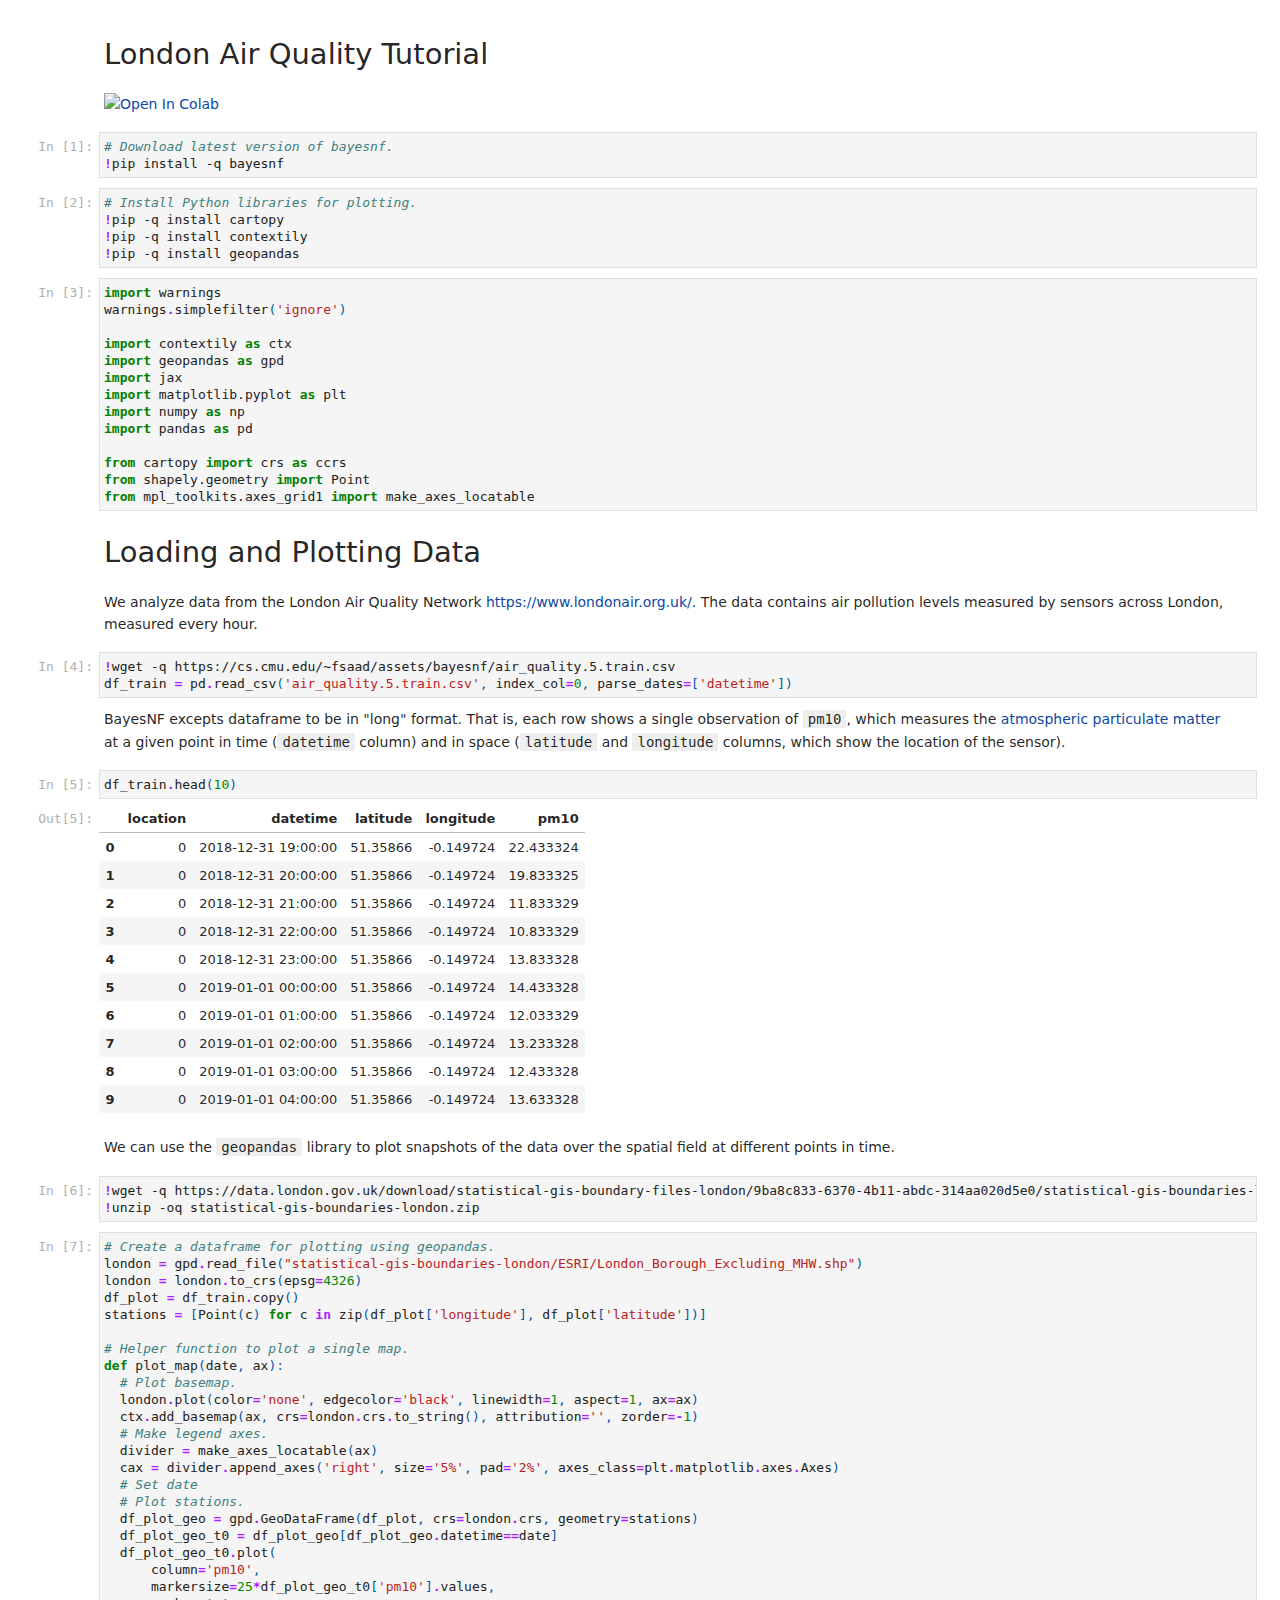
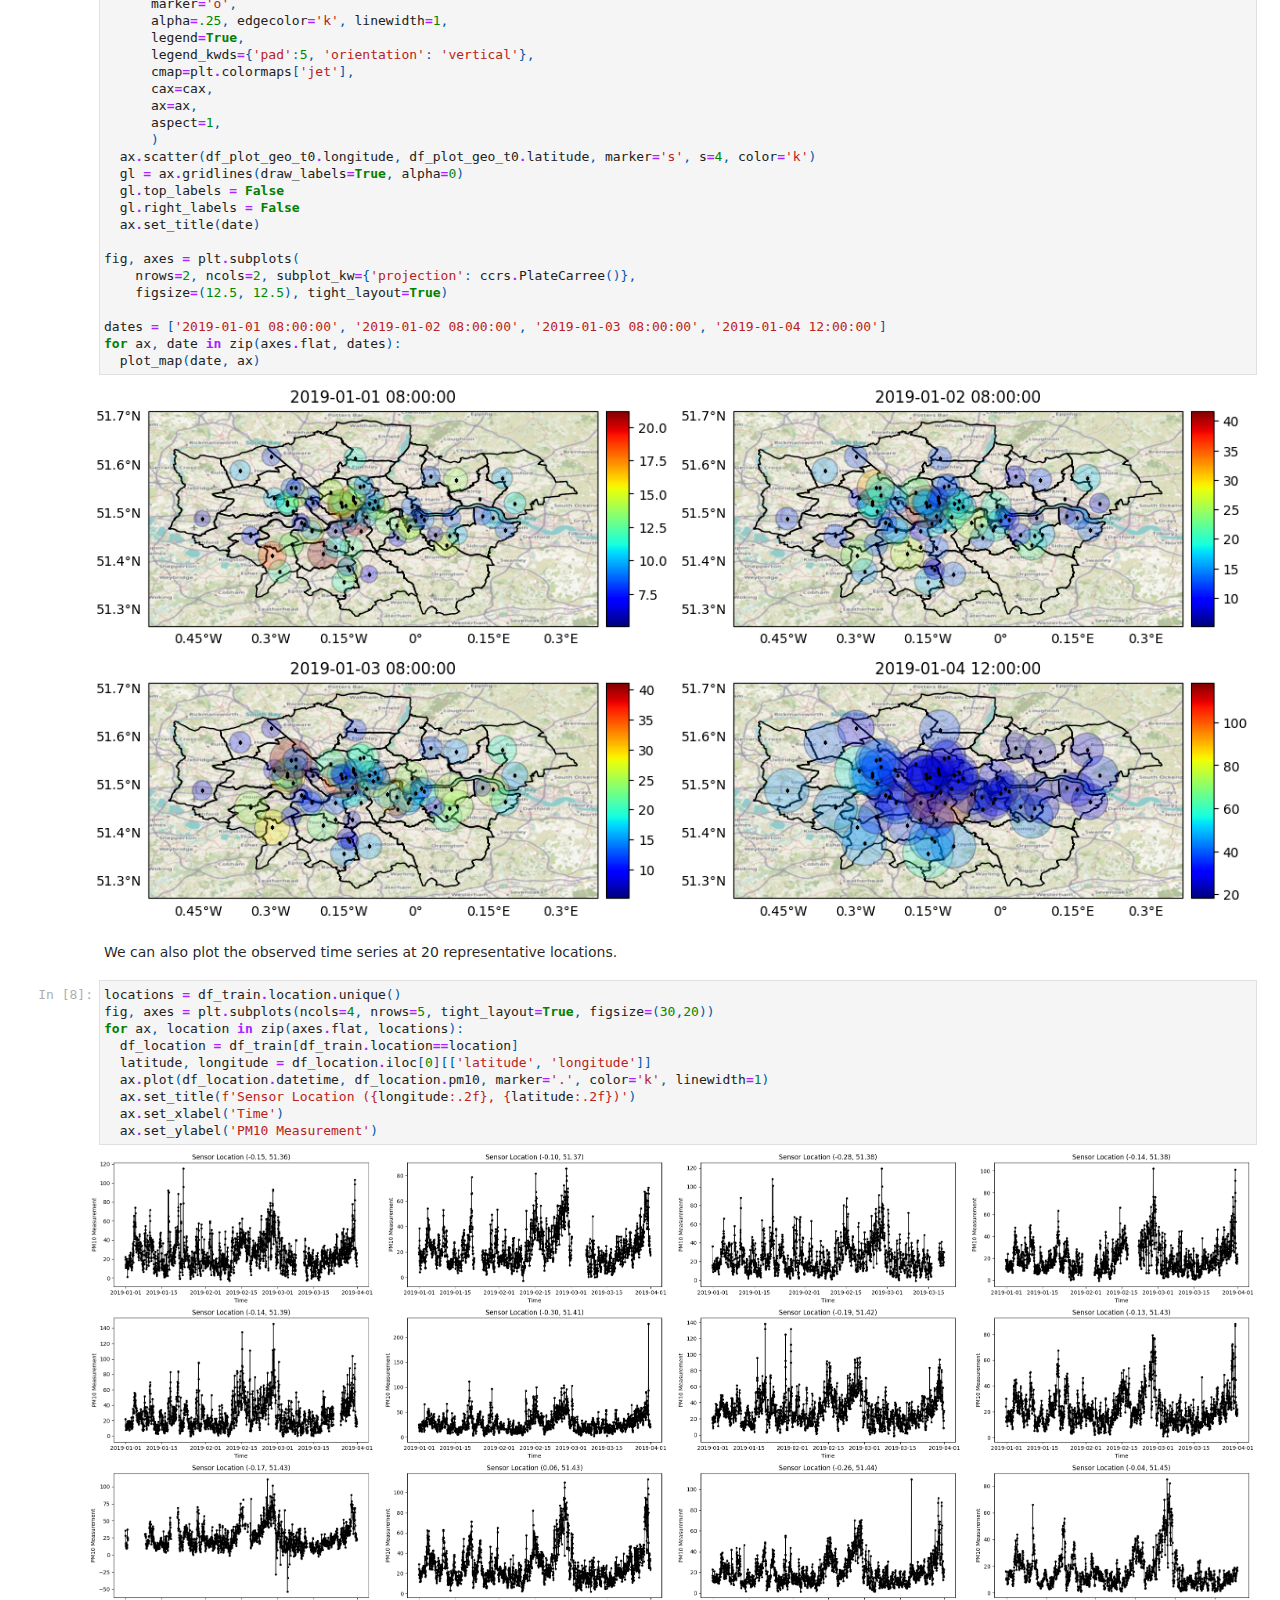
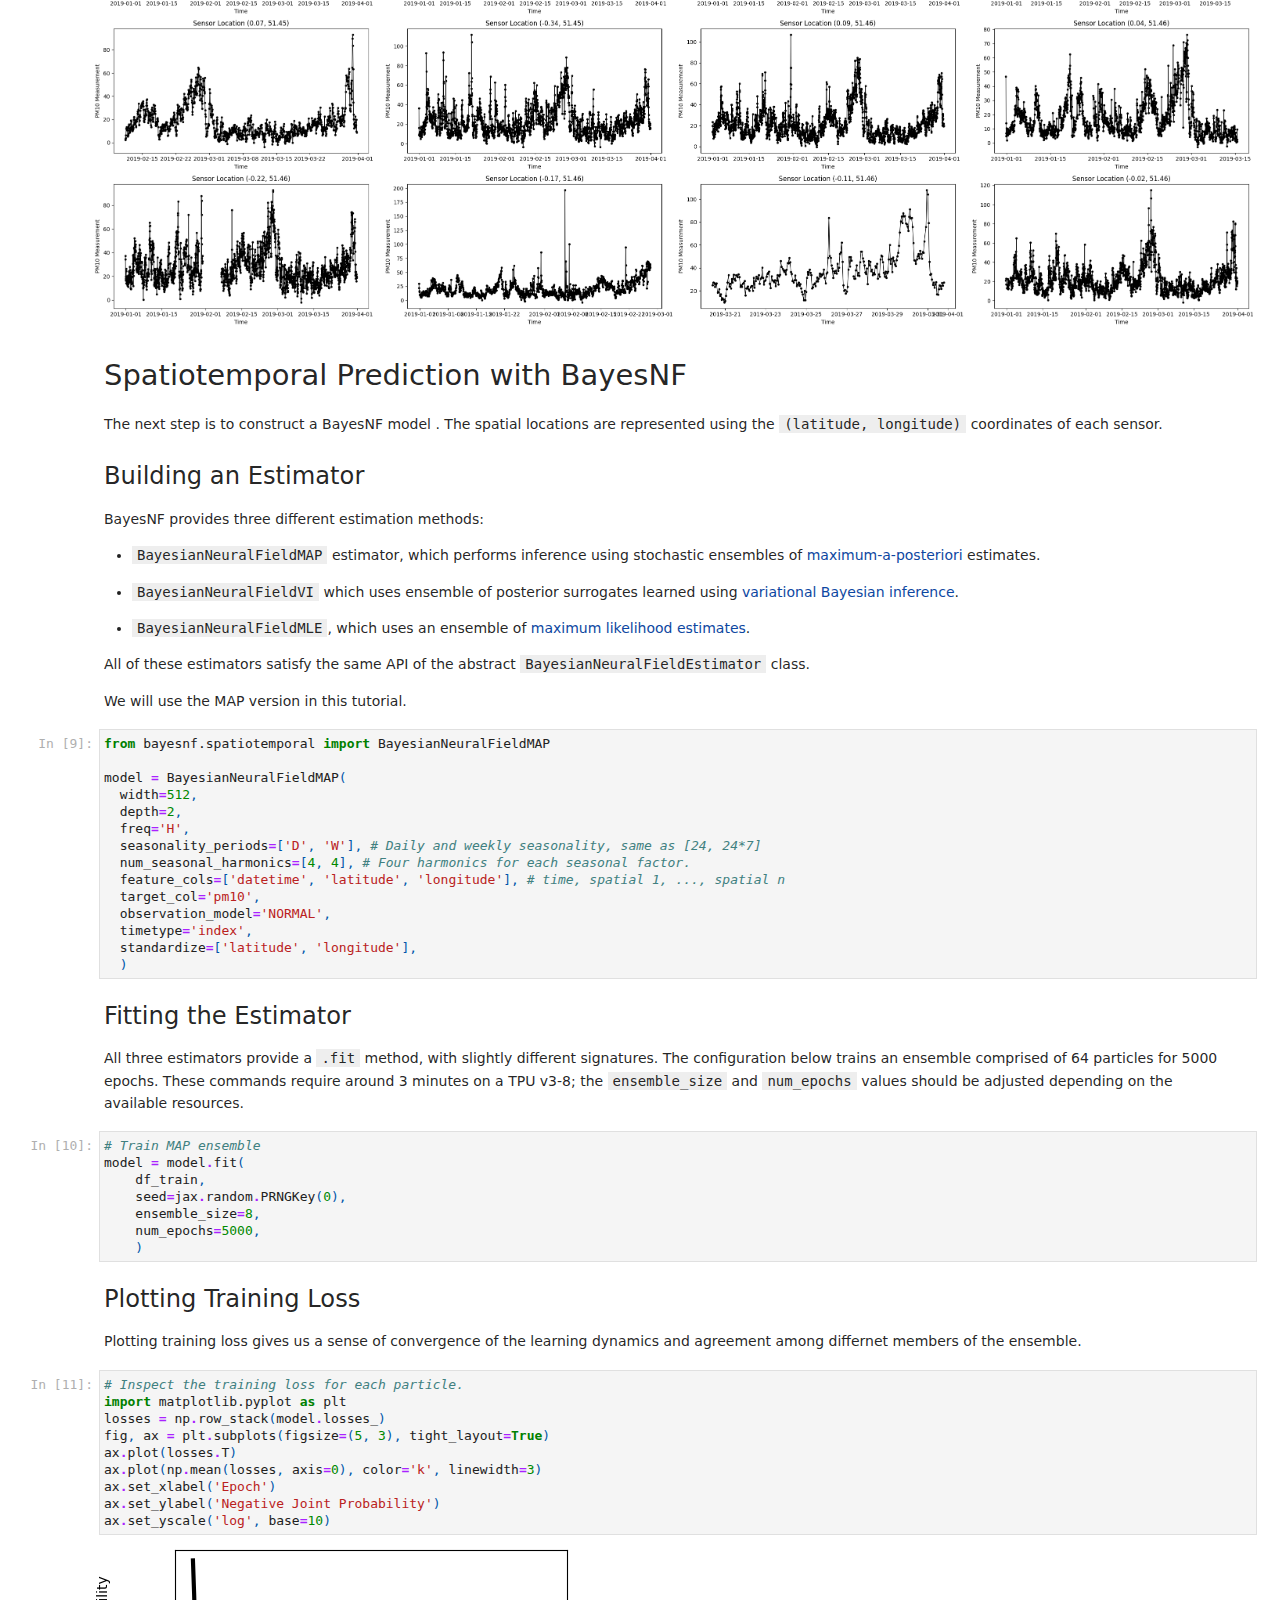
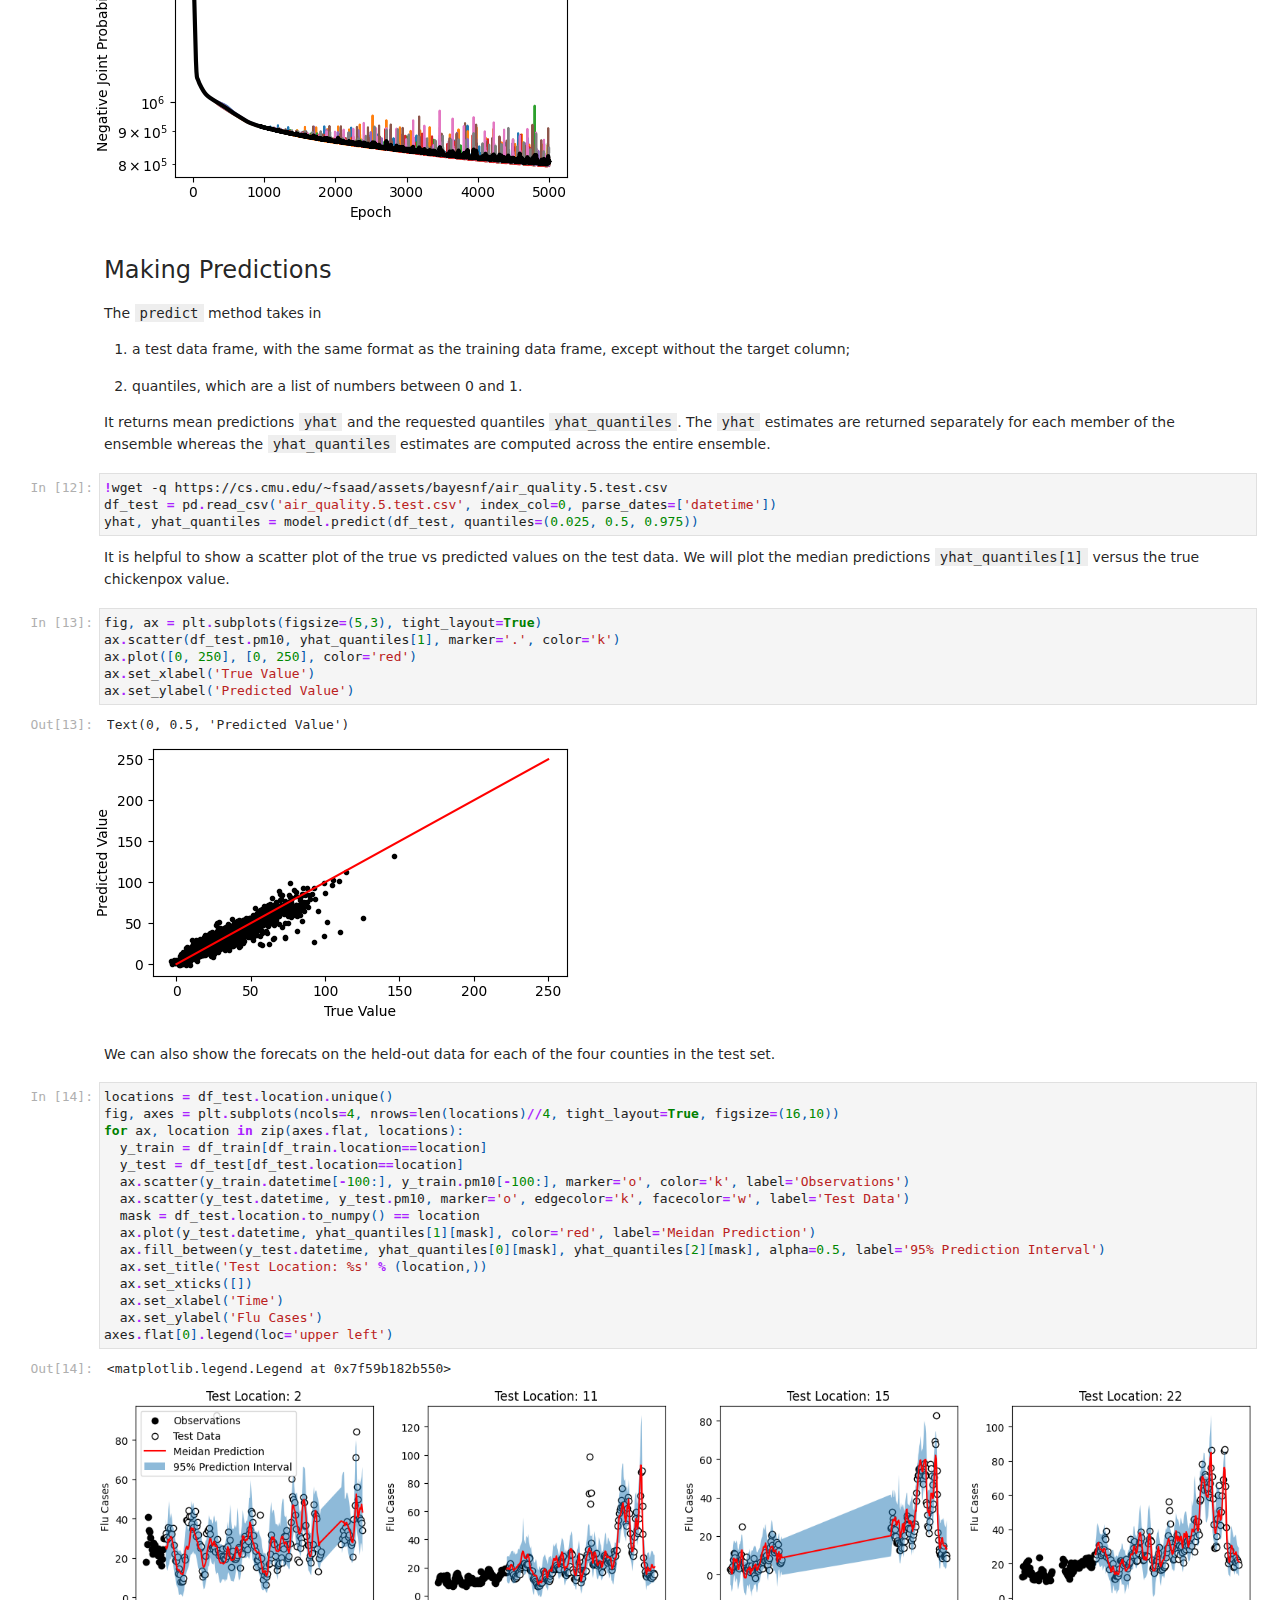
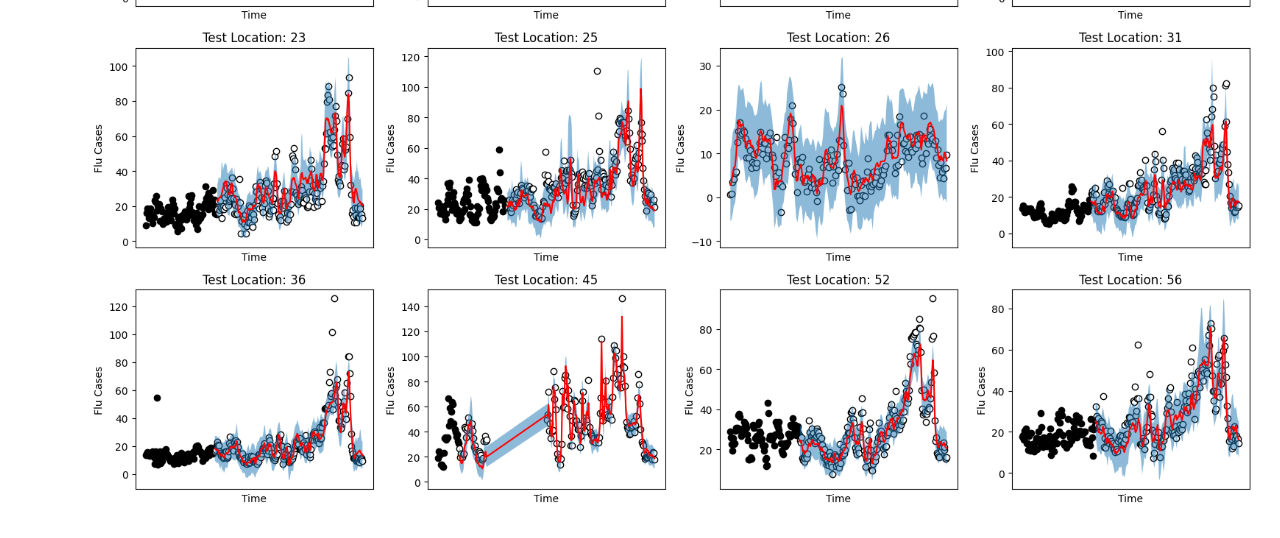
==== docs/tutorials/BayesNF_Tutorial_on_London_Air_Quality.html @ a139a7b0 "Merge pull request #42 from google:20240326-fsaad-tutorials" ====
<!DOCTYPE html>

<html lang="en">
<head><meta charset="utf-8"/>
<meta content="width=device-width, initial-scale=1.0" name="viewport"/>
<title>BayesNF_Tutorial_on_London_Air_Quality</title><script src="https://cdnjs.cloudflare.com/ajax/libs/require.js/2.1.10/require.min.js"></script>
<style type="text/css">
    pre { line-height: 125%; }
td.linenos .normal { color: inherit; background-color: transparent; padding-left: 5px; padding-right: 5px; }
span.linenos { color: inherit; background-color: transparent; padding-left: 5px; padding-right: 5px; }
td.linenos .special { color: #000000; background-color: #ffffc0; padding-left: 5px; padding-right: 5px; }
span.linenos.special { color: #000000; background-color: #ffffc0; padding-left: 5px; padding-right: 5px; }
.highlight .hll { background-color: var(--jp-cell-editor-active-background) }
.highlight { background: var(--jp-cell-editor-background); color: var(--jp-mirror-editor-variable-color) }
.highlight .c { color: var(--jp-mirror-editor-comment-color); font-style: italic } /* Comment */
.highlight .err { color: var(--jp-mirror-editor-error-color) } /* Error */
.highlight .k { color: var(--jp-mirror-editor-keyword-color); font-weight: bold } /* Keyword */
.highlight .o { color: var(--jp-mirror-editor-operator-color); font-weight: bold } /* Operator */
.highlight .p { color: var(--jp-mirror-editor-punctuation-color) } /* Punctuation */
.highlight .ch { color: var(--jp-mirror-editor-comment-color); font-style: italic } /* Comment.Hashbang */
.highlight .cm { color: var(--jp-mirror-editor-comment-color); font-style: italic } /* Comment.Multiline */
.highlight .cp { color: var(--jp-mirror-editor-comment-color); font-style: italic } /* Comment.Preproc */
.highlight .cpf { color: var(--jp-mirror-editor-comment-color); font-style: italic } /* Comment.PreprocFile */
.highlight .c1 { color: var(--jp-mirror-editor-comment-color); font-style: italic } /* Comment.Single */
.highlight .cs { color: var(--jp-mirror-editor-comment-color); font-style: italic } /* Comment.Special */
.highlight .kc { color: var(--jp-mirror-editor-keyword-color); font-weight: bold } /* Keyword.Constant */
.highlight .kd { color: var(--jp-mirror-editor-keyword-color); font-weight: bold } /* Keyword.Declaration */
.highlight .kn { color: var(--jp-mirror-editor-keyword-color); font-weight: bold } /* Keyword.Namespace */
.highlight .kp { color: var(--jp-mirror-editor-keyword-color); font-weight: bold } /* Keyword.Pseudo */
.highlight .kr { color: var(--jp-mirror-editor-keyword-color); font-weight: bold } /* Keyword.Reserved */
.highlight .kt { color: var(--jp-mirror-editor-keyword-color); font-weight: bold } /* Keyword.Type */
.highlight .m { color: var(--jp-mirror-editor-number-color) } /* Literal.Number */
.highlight .s { color: var(--jp-mirror-editor-string-color) } /* Literal.String */
.highlight .ow { color: var(--jp-mirror-editor-operator-color); font-weight: bold } /* Operator.Word */
.highlight .w { color: var(--jp-mirror-editor-variable-color) } /* Text.Whitespace */
.highlight .mb { color: var(--jp-mirror-editor-number-color) } /* Literal.Number.Bin */
.highlight .mf { color: var(--jp-mirror-editor-number-color) } /* Literal.Number.Float */
.highlight .mh { color: var(--jp-mirror-editor-number-color) } /* Literal.Number.Hex */
.highlight .mi { color: var(--jp-mirror-editor-number-color) } /* Literal.Number.Integer */
.highlight .mo { color: var(--jp-mirror-editor-number-color) } /* Literal.Number.Oct */
.highlight .sa { color: var(--jp-mirror-editor-string-color) } /* Literal.String.Affix */
.highlight .sb { color: var(--jp-mirror-editor-string-color) } /* Literal.String.Backtick */
.highlight .sc { color: var(--jp-mirror-editor-string-color) } /* Literal.String.Char */
.highlight .dl { color: var(--jp-mirror-editor-string-color) } /* Literal.String.Delimiter */
.highlight .sd { color: var(--jp-mirror-editor-string-color) } /* Literal.String.Doc */
.highlight .s2 { color: var(--jp-mirror-editor-string-color) } /* Literal.String.Double */
.highlight .se { color: var(--jp-mirror-editor-string-color) } /* Literal.String.Escape */
.highlight .sh { color: var(--jp-mirror-editor-string-color) } /* Literal.String.Heredoc */
.highlight .si { color: var(--jp-mirror-editor-string-color) } /* Literal.String.Interpol */
.highlight .sx { color: var(--jp-mirror-editor-string-color) } /* Literal.String.Other */
.highlight .sr { color: var(--jp-mirror-editor-string-color) } /* Literal.String.Regex */
.highlight .s1 { color: var(--jp-mirror-editor-string-color) } /* Literal.String.Single */
.highlight .ss { color: var(--jp-mirror-editor-string-color) } /* Literal.String.Symbol */
.highlight .il { color: var(--jp-mirror-editor-number-color) } /* Literal.Number.Integer.Long */
  </style>
<style type="text/css">
/*-----------------------------------------------------------------------------
| Copyright (c) Jupyter Development Team.
| Distributed under the terms of the Modified BSD License.
|----------------------------------------------------------------------------*/

/*
 * Mozilla scrollbar styling
 */

/* use standard opaque scrollbars for most nodes */
[data-jp-theme-scrollbars='true'] {
  scrollbar-color: rgb(var(--jp-scrollbar-thumb-color))
    var(--jp-scrollbar-background-color);
}

/* for code nodes, use a transparent style of scrollbar. These selectors
 * will match lower in the tree, and so will override the above */
[data-jp-theme-scrollbars='true'] .CodeMirror-hscrollbar,
[data-jp-theme-scrollbars='true'] .CodeMirror-vscrollbar {
  scrollbar-color: rgba(var(--jp-scrollbar-thumb-color), 0.5) transparent;
}

/* tiny scrollbar */

.jp-scrollbar-tiny {
  scrollbar-color: rgba(var(--jp-scrollbar-thumb-color), 0.5) transparent;
  scrollbar-width: thin;
}

/* tiny scrollbar */

.jp-scrollbar-tiny::-webkit-scrollbar,
.jp-scrollbar-tiny::-webkit-scrollbar-corner {
  background-color: transparent;
  height: 4px;
  width: 4px;
}

.jp-scrollbar-tiny::-webkit-scrollbar-thumb {
  background: rgba(var(--jp-scrollbar-thumb-color), 0.5);
}

.jp-scrollbar-tiny::-webkit-scrollbar-track:horizontal {
  border-left: 0 solid transparent;
  border-right: 0 solid transparent;
}

.jp-scrollbar-tiny::-webkit-scrollbar-track:vertical {
  border-top: 0 solid transparent;
  border-bottom: 0 solid transparent;
}

/*
 * Lumino
 */

.lm-ScrollBar[data-orientation='horizontal'] {
  min-height: 16px;
  max-height: 16px;
  min-width: 45px;
  border-top: 1px solid #a0a0a0;
}

.lm-ScrollBar[data-orientation='vertical'] {
  min-width: 16px;
  max-width: 16px;
  min-height: 45px;
  border-left: 1px solid #a0a0a0;
}

.lm-ScrollBar-button {
  background-color: #f0f0f0;
  background-position: center center;
  min-height: 15px;
  max-height: 15px;
  min-width: 15px;
  max-width: 15px;
}

.lm-ScrollBar-button:hover {
  background-color: #dadada;
}

.lm-ScrollBar-button.lm-mod-active {
  background-color: #cdcdcd;
}

.lm-ScrollBar-track {
  background: #f0f0f0;
}

.lm-ScrollBar-thumb {
  background: #cdcdcd;
}

.lm-ScrollBar-thumb:hover {
  background: #bababa;
}

.lm-ScrollBar-thumb.lm-mod-active {
  background: #a0a0a0;
}

.lm-ScrollBar[data-orientation='horizontal'] .lm-ScrollBar-thumb {
  height: 100%;
  min-width: 15px;
  border-left: 1px solid #a0a0a0;
  border-right: 1px solid #a0a0a0;
}

.lm-ScrollBar[data-orientation='vertical'] .lm-ScrollBar-thumb {
  width: 100%;
  min-height: 15px;
  border-top: 1px solid #a0a0a0;
  border-bottom: 1px solid #a0a0a0;
}

.lm-ScrollBar[data-orientation='horizontal']
  .lm-ScrollBar-button[data-action='decrement'] {
  background-image: var(--jp-icon-caret-left);
  background-size: 17px;
}

.lm-ScrollBar[data-orientation='horizontal']
  .lm-ScrollBar-button[data-action='increment'] {
  background-image: var(--jp-icon-caret-right);
  background-size: 17px;
}

.lm-ScrollBar[data-orientation='vertical']
  .lm-ScrollBar-button[data-action='decrement'] {
  background-image: var(--jp-icon-caret-up);
  background-size: 17px;
}

.lm-ScrollBar[data-orientation='vertical']
  .lm-ScrollBar-button[data-action='increment'] {
  background-image: var(--jp-icon-caret-down);
  background-size: 17px;
}

/*
 * Copyright (c) Jupyter Development Team.
 * Distributed under the terms of the Modified BSD License.
 */

/*-----------------------------------------------------------------------------
| Copyright (c) Jupyter Development Team.
| Copyright (c) 2014-2017, PhosphorJS Contributors
|
| Distributed under the terms of the BSD 3-Clause License.
|
| The full license is in the file LICENSE, distributed with this software.
|----------------------------------------------------------------------------*/

.lm-Widget {
  box-sizing: border-box;
  position: relative;
  overflow: hidden;
}

.lm-Widget.lm-mod-hidden {
  display: none !important;
}

/*
 * Copyright (c) Jupyter Development Team.
 * Distributed under the terms of the Modified BSD License.
 */

.lm-AccordionPanel[data-orientation='horizontal'] > .lm-AccordionPanel-title {
  /* Title is rotated for horizontal accordion panel using CSS */
  display: block;
  transform-origin: top left;
  transform: rotate(-90deg) translate(-100%);
}

/*
 * Copyright (c) Jupyter Development Team.
 * Distributed under the terms of the Modified BSD License.
 */

/*-----------------------------------------------------------------------------
| Copyright (c) Jupyter Development Team.
| Copyright (c) 2014-2017, PhosphorJS Contributors
|
| Distributed under the terms of the BSD 3-Clause License.
|
| The full license is in the file LICENSE, distributed with this software.
|----------------------------------------------------------------------------*/

.lm-CommandPalette {
  display: flex;
  flex-direction: column;
  -webkit-user-select: none;
  -moz-user-select: none;
  -ms-user-select: none;
  user-select: none;
}

.lm-CommandPalette-search {
  flex: 0 0 auto;
}

.lm-CommandPalette-content {
  flex: 1 1 auto;
  margin: 0;
  padding: 0;
  min-height: 0;
  overflow: auto;
  list-style-type: none;
}

.lm-CommandPalette-header {
  overflow: hidden;
  white-space: nowrap;
  text-overflow: ellipsis;
}

.lm-CommandPalette-item {
  display: flex;
  flex-direction: row;
}

.lm-CommandPalette-itemIcon {
  flex: 0 0 auto;
}

.lm-CommandPalette-itemContent {
  flex: 1 1 auto;
  overflow: hidden;
}

.lm-CommandPalette-itemShortcut {
  flex: 0 0 auto;
}

.lm-CommandPalette-itemLabel {
  overflow: hidden;
  white-space: nowrap;
  text-overflow: ellipsis;
}

.lm-close-icon {
  border: 1px solid transparent;
  background-color: transparent;
  position: absolute;
  z-index: 1;
  right: 3%;
  top: 0;
  bottom: 0;
  margin: auto;
  padding: 7px 0;
  display: none;
  vertical-align: middle;
  outline: 0;
  cursor: pointer;
}
.lm-close-icon:after {
  content: 'X';
  display: block;
  width: 15px;
  height: 15px;
  text-align: center;
  color: #000;
  font-weight: normal;
  font-size: 12px;
  cursor: pointer;
}

/*
 * Copyright (c) Jupyter Development Team.
 * Distributed under the terms of the Modified BSD License.
 */

/*-----------------------------------------------------------------------------
| Copyright (c) Jupyter Development Team.
| Copyright (c) 2014-2017, PhosphorJS Contributors
|
| Distributed under the terms of the BSD 3-Clause License.
|
| The full license is in the file LICENSE, distributed with this software.
|----------------------------------------------------------------------------*/

.lm-DockPanel {
  z-index: 0;
}

.lm-DockPanel-widget {
  z-index: 0;
}

.lm-DockPanel-tabBar {
  z-index: 1;
}

.lm-DockPanel-handle {
  z-index: 2;
}

.lm-DockPanel-handle.lm-mod-hidden {
  display: none !important;
}

.lm-DockPanel-handle:after {
  position: absolute;
  top: 0;
  left: 0;
  width: 100%;
  height: 100%;
  content: '';
}

.lm-DockPanel-handle[data-orientation='horizontal'] {
  cursor: ew-resize;
}

.lm-DockPanel-handle[data-orientation='vertical'] {
  cursor: ns-resize;
}

.lm-DockPanel-handle[data-orientation='horizontal']:after {
  left: 50%;
  min-width: 8px;
  transform: translateX(-50%);
}

.lm-DockPanel-handle[data-orientation='vertical']:after {
  top: 50%;
  min-height: 8px;
  transform: translateY(-50%);
}

.lm-DockPanel-overlay {
  z-index: 3;
  box-sizing: border-box;
  pointer-events: none;
}

.lm-DockPanel-overlay.lm-mod-hidden {
  display: none !important;
}

/*
 * Copyright (c) Jupyter Development Team.
 * Distributed under the terms of the Modified BSD License.
 */

/*-----------------------------------------------------------------------------
| Copyright (c) Jupyter Development Team.
| Copyright (c) 2014-2017, PhosphorJS Contributors
|
| Distributed under the terms of the BSD 3-Clause License.
|
| The full license is in the file LICENSE, distributed with this software.
|----------------------------------------------------------------------------*/

.lm-Menu {
  z-index: 10000;
  position: absolute;
  white-space: nowrap;
  overflow-x: hidden;
  overflow-y: auto;
  outline: none;
  -webkit-user-select: none;
  -moz-user-select: none;
  -ms-user-select: none;
  user-select: none;
}

.lm-Menu-content {
  margin: 0;
  padding: 0;
  display: table;
  list-style-type: none;
}

.lm-Menu-item {
  display: table-row;
}

.lm-Menu-item.lm-mod-hidden,
.lm-Menu-item.lm-mod-collapsed {
  display: none !important;
}

.lm-Menu-itemIcon,
.lm-Menu-itemSubmenuIcon {
  display: table-cell;
  text-align: center;
}

.lm-Menu-itemLabel {
  display: table-cell;
  text-align: left;
}

.lm-Menu-itemShortcut {
  display: table-cell;
  text-align: right;
}

/*
 * Copyright (c) Jupyter Development Team.
 * Distributed under the terms of the Modified BSD License.
 */

/*-----------------------------------------------------------------------------
| Copyright (c) Jupyter Development Team.
| Copyright (c) 2014-2017, PhosphorJS Contributors
|
| Distributed under the terms of the BSD 3-Clause License.
|
| The full license is in the file LICENSE, distributed with this software.
|----------------------------------------------------------------------------*/

.lm-MenuBar {
  outline: none;
  -webkit-user-select: none;
  -moz-user-select: none;
  -ms-user-select: none;
  user-select: none;
}

.lm-MenuBar-content {
  margin: 0;
  padding: 0;
  display: flex;
  flex-direction: row;
  list-style-type: none;
}

.lm-MenuBar-item {
  box-sizing: border-box;
}

.lm-MenuBar-itemIcon,
.lm-MenuBar-itemLabel {
  display: inline-block;
}

/*
 * Copyright (c) Jupyter Development Team.
 * Distributed under the terms of the Modified BSD License.
 */

/*-----------------------------------------------------------------------------
| Copyright (c) Jupyter Development Team.
| Copyright (c) 2014-2017, PhosphorJS Contributors
|
| Distributed under the terms of the BSD 3-Clause License.
|
| The full license is in the file LICENSE, distributed with this software.
|----------------------------------------------------------------------------*/

.lm-ScrollBar {
  display: flex;
  -webkit-user-select: none;
  -moz-user-select: none;
  -ms-user-select: none;
  user-select: none;
}

.lm-ScrollBar[data-orientation='horizontal'] {
  flex-direction: row;
}

.lm-ScrollBar[data-orientation='vertical'] {
  flex-direction: column;
}

.lm-ScrollBar-button {
  box-sizing: border-box;
  flex: 0 0 auto;
}

.lm-ScrollBar-track {
  box-sizing: border-box;
  position: relative;
  overflow: hidden;
  flex: 1 1 auto;
}

.lm-ScrollBar-thumb {
  box-sizing: border-box;
  position: absolute;
}

/*
 * Copyright (c) Jupyter Development Team.
 * Distributed under the terms of the Modified BSD License.
 */

/*-----------------------------------------------------------------------------
| Copyright (c) Jupyter Development Team.
| Copyright (c) 2014-2017, PhosphorJS Contributors
|
| Distributed under the terms of the BSD 3-Clause License.
|
| The full license is in the file LICENSE, distributed with this software.
|----------------------------------------------------------------------------*/

.lm-SplitPanel-child {
  z-index: 0;
}

.lm-SplitPanel-handle {
  z-index: 1;
}

.lm-SplitPanel-handle.lm-mod-hidden {
  display: none !important;
}

.lm-SplitPanel-handle:after {
  position: absolute;
  top: 0;
  left: 0;
  width: 100%;
  height: 100%;
  content: '';
}

.lm-SplitPanel[data-orientation='horizontal'] > .lm-SplitPanel-handle {
  cursor: ew-resize;
}

.lm-SplitPanel[data-orientation='vertical'] > .lm-SplitPanel-handle {
  cursor: ns-resize;
}

.lm-SplitPanel[data-orientation='horizontal'] > .lm-SplitPanel-handle:after {
  left: 50%;
  min-width: 8px;
  transform: translateX(-50%);
}

.lm-SplitPanel[data-orientation='vertical'] > .lm-SplitPanel-handle:after {
  top: 50%;
  min-height: 8px;
  transform: translateY(-50%);
}

/*
 * Copyright (c) Jupyter Development Team.
 * Distributed under the terms of the Modified BSD License.
 */

/*-----------------------------------------------------------------------------
| Copyright (c) Jupyter Development Team.
| Copyright (c) 2014-2017, PhosphorJS Contributors
|
| Distributed under the terms of the BSD 3-Clause License.
|
| The full license is in the file LICENSE, distributed with this software.
|----------------------------------------------------------------------------*/

.lm-TabBar {
  display: flex;
  -webkit-user-select: none;
  -moz-user-select: none;
  -ms-user-select: none;
  user-select: none;
}

.lm-TabBar[data-orientation='horizontal'] {
  flex-direction: row;
  align-items: flex-end;
}

.lm-TabBar[data-orientation='vertical'] {
  flex-direction: column;
  align-items: flex-end;
}

.lm-TabBar-content {
  margin: 0;
  padding: 0;
  display: flex;
  flex: 1 1 auto;
  list-style-type: none;
}

.lm-TabBar[data-orientation='horizontal'] > .lm-TabBar-content {
  flex-direction: row;
}

.lm-TabBar[data-orientation='vertical'] > .lm-TabBar-content {
  flex-direction: column;
}

.lm-TabBar-tab {
  display: flex;
  flex-direction: row;
  box-sizing: border-box;
  overflow: hidden;
  touch-action: none; /* Disable native Drag/Drop */
}

.lm-TabBar-tabIcon,
.lm-TabBar-tabCloseIcon {
  flex: 0 0 auto;
}

.lm-TabBar-tabLabel {
  flex: 1 1 auto;
  overflow: hidden;
  white-space: nowrap;
}

.lm-TabBar-tabInput {
  user-select: all;
  width: 100%;
  box-sizing: border-box;
}

.lm-TabBar-tab.lm-mod-hidden {
  display: none !important;
}

.lm-TabBar-addButton.lm-mod-hidden {
  display: none !important;
}

.lm-TabBar.lm-mod-dragging .lm-TabBar-tab {
  position: relative;
}

.lm-TabBar.lm-mod-dragging[data-orientation='horizontal'] .lm-TabBar-tab {
  left: 0;
  transition: left 150ms ease;
}

.lm-TabBar.lm-mod-dragging[data-orientation='vertical'] .lm-TabBar-tab {
  top: 0;
  transition: top 150ms ease;
}

.lm-TabBar.lm-mod-dragging .lm-TabBar-tab.lm-mod-dragging {
  transition: none;
}

.lm-TabBar-tabLabel .lm-TabBar-tabInput {
  user-select: all;
  width: 100%;
  box-sizing: border-box;
  background: inherit;
}

/*
 * Copyright (c) Jupyter Development Team.
 * Distributed under the terms of the Modified BSD License.
 */

/*-----------------------------------------------------------------------------
| Copyright (c) Jupyter Development Team.
| Copyright (c) 2014-2017, PhosphorJS Contributors
|
| Distributed under the terms of the BSD 3-Clause License.
|
| The full license is in the file LICENSE, distributed with this software.
|----------------------------------------------------------------------------*/

.lm-TabPanel-tabBar {
  z-index: 1;
}

.lm-TabPanel-stackedPanel {
  z-index: 0;
}

/*
 * Copyright (c) Jupyter Development Team.
 * Distributed under the terms of the Modified BSD License.
 */

/*-----------------------------------------------------------------------------
| Copyright (c) Jupyter Development Team.
| Copyright (c) 2014-2017, PhosphorJS Contributors
|
| Distributed under the terms of the BSD 3-Clause License.
|
| The full license is in the file LICENSE, distributed with this software.
|----------------------------------------------------------------------------*/

/*-----------------------------------------------------------------------------
| Copyright (c) Jupyter Development Team.
| Distributed under the terms of the Modified BSD License.
|----------------------------------------------------------------------------*/

.jp-Collapse {
  display: flex;
  flex-direction: column;
  align-items: stretch;
}

.jp-Collapse-header {
  padding: 1px 12px;
  background-color: var(--jp-layout-color1);
  border-bottom: solid var(--jp-border-width) var(--jp-border-color2);
  color: var(--jp-ui-font-color1);
  cursor: pointer;
  display: flex;
  align-items: center;
  font-size: var(--jp-ui-font-size0);
  font-weight: 600;
  text-transform: uppercase;
  user-select: none;
}

.jp-Collapser-icon {
  height: 16px;
}

.jp-Collapse-header-collapsed .jp-Collapser-icon {
  transform: rotate(-90deg);
  margin: auto 0;
}

.jp-Collapser-title {
  line-height: 25px;
}

.jp-Collapse-contents {
  padding: 0 12px;
  background-color: var(--jp-layout-color1);
  color: var(--jp-ui-font-color1);
  overflow: auto;
}

/*-----------------------------------------------------------------------------
| Copyright (c) Jupyter Development Team.
| Distributed under the terms of the Modified BSD License.
|----------------------------------------------------------------------------*/

/* This file was auto-generated by ensureUiComponents() in @jupyterlab/buildutils */

/**
 * (DEPRECATED) Support for consuming icons as CSS background images
 */

/* Icons urls */

:root {
  --jp-icon-add-above: url([data-uri]);
  --jp-icon-add-below: url([data-uri]);
  --jp-icon-add: url([data-uri]);
  --jp-icon-bell: url([data-uri]);
  --jp-icon-bug-dot: url([data-uri]);
  --jp-icon-bug: url([data-uri]);
  --jp-icon-build: url([data-uri]);
  --jp-icon-caret-down-empty-thin: url([data-uri]);
  --jp-icon-caret-down-empty: url([data-uri]);
  --jp-icon-caret-down: url([data-uri]);
  --jp-icon-caret-left: url([data-uri]);
  --jp-icon-caret-right: url([data-uri]);
  --jp-icon-caret-up-empty-thin: url([data-uri]);
  --jp-icon-caret-up: url([data-uri]);
  --jp-icon-case-sensitive: url([data-uri]);
  --jp-icon-check: url([data-uri]);
  --jp-icon-circle-empty: url([data-uri]);
  --jp-icon-circle: url([data-uri]);
  --jp-icon-clear: url([data-uri]);
  --jp-icon-close: url([data-uri]);
  --jp-icon-code-check: url([data-uri]);
  --jp-icon-code: url([data-uri]);
  --jp-icon-collapse-all: url([data-uri]);
  --jp-icon-console: url([data-uri]);
  --jp-icon-copy: url([data-uri]);
  --jp-icon-copyright: url([data-uri]);
  --jp-icon-cut: url([data-uri]);
  --jp-icon-delete: url([data-uri]);
  --jp-icon-download: url([data-uri]);
  --jp-icon-duplicate: url([data-uri]);
  --jp-icon-edit: url([data-uri]);
  --jp-icon-ellipses: url([data-uri]);
  --jp-icon-error: url([data-uri]);
  --jp-icon-expand-all: url([data-uri]);
  --jp-icon-extension: url([data-uri]);
  --jp-icon-fast-forward: url([data-uri]);
  --jp-icon-file-upload: url([data-uri]);
  --jp-icon-file: url([data-uri]);
  --jp-icon-filter-dot: url([data-uri]);
  --jp-icon-filter-list: url([data-uri]);
  --jp-icon-filter: url([data-uri]);
  --jp-icon-folder-favorite: url([data-uri]);
  --jp-icon-folder: url([data-uri]);
  --jp-icon-home: url([data-uri]);
  --jp-icon-html5: url([data-uri]);
  --jp-icon-image: url([data-uri]);
  --jp-icon-info: url([data-uri]);
  --jp-icon-inspector: url([data-uri]);
  --jp-icon-json: url([data-uri]);
  --jp-icon-julia: url([data-uri]);
  --jp-icon-jupyter-favicon: url([data-uri]);
  --jp-icon-jupyter: url([data-uri]);
  --jp-icon-jupyterlab-wordmark: url([data-uri]);
  --jp-icon-kernel: url([data-uri]);
  --jp-icon-keyboard: url([data-uri]);
  --jp-icon-launch: url([data-uri]);
  --jp-icon-launcher: url([data-uri]);
  --jp-icon-line-form: url([data-uri]);
  --jp-icon-link: url([data-uri]);
  --jp-icon-list: url([data-uri]);
  --jp-icon-markdown: url([data-uri]);
  --jp-icon-move-down: url([data-uri]);
  --jp-icon-move-up: url([data-uri]);
  --jp-icon-new-folder: url([data-uri]);
  --jp-icon-not-trusted: url([data-uri]);
  --jp-icon-notebook: url([data-uri]);
  --jp-icon-numbering: url([data-uri]);
  --jp-icon-offline-bolt: url([data-uri]);
  --jp-icon-palette: url([data-uri]);
  --jp-icon-paste: url([data-uri]);
  --jp-icon-pdf: url([data-uri]);
  --jp-icon-python: url([data-uri]);
  --jp-icon-r-kernel: url([data-uri]);
  --jp-icon-react: url([data-uri]);
  --jp-icon-redo: url([data-uri]);
  --jp-icon-refresh: url([data-uri]);
  --jp-icon-regex: url([data-uri]);
  --jp-icon-run: url([data-uri]);
  --jp-icon-running: url([data-uri]);
  --jp-icon-save: url([data-uri]);
  --jp-icon-search: url([data-uri]);
  --jp-icon-settings: url([data-uri]);
  --jp-icon-share: url([data-uri]);
  --jp-icon-spreadsheet: url([data-uri]);
  --jp-icon-stop: url([data-uri]);
  --jp-icon-tab: url([data-uri]);
  --jp-icon-table-rows: url([data-uri]);
  --jp-icon-tag: url([data-uri]);
  --jp-icon-terminal: url([data-uri]);
  --jp-icon-text-editor: url([data-uri]);
  --jp-icon-toc: url([data-uri]);
  --jp-icon-tree-view: url([data-uri]);
  --jp-icon-trusted: url([data-uri]);
  --jp-icon-undo: url([data-uri]);
  --jp-icon-user: url([data-uri]);
  --jp-icon-users: url([data-uri]);
  --jp-icon-vega: url([data-uri]);
  --jp-icon-word: url([data-uri]);
  --jp-icon-yaml: url([data-uri]);
}

/* Icon CSS class declarations */

.jp-AddAboveIcon {
  background-image: var(--jp-icon-add-above);
}

.jp-AddBelowIcon {
  background-image: var(--jp-icon-add-below);
}

.jp-AddIcon {
  background-image: var(--jp-icon-add);
}

.jp-BellIcon {
  background-image: var(--jp-icon-bell);
}

.jp-BugDotIcon {
  background-image: var(--jp-icon-bug-dot);
}

.jp-BugIcon {
  background-image: var(--jp-icon-bug);
}

.jp-BuildIcon {
  background-image: var(--jp-icon-build);
}

.jp-CaretDownEmptyIcon {
  background-image: var(--jp-icon-caret-down-empty);
}

.jp-CaretDownEmptyThinIcon {
  background-image: var(--jp-icon-caret-down-empty-thin);
}

.jp-CaretDownIcon {
  background-image: var(--jp-icon-caret-down);
}

.jp-CaretLeftIcon {
  background-image: var(--jp-icon-caret-left);
}

.jp-CaretRightIcon {
  background-image: var(--jp-icon-caret-right);
}

.jp-CaretUpEmptyThinIcon {
  background-image: var(--jp-icon-caret-up-empty-thin);
}

.jp-CaretUpIcon {
  background-image: var(--jp-icon-caret-up);
}

.jp-CaseSensitiveIcon {
  background-image: var(--jp-icon-case-sensitive);
}

.jp-CheckIcon {
  background-image: var(--jp-icon-check);
}

.jp-CircleEmptyIcon {
  background-image: var(--jp-icon-circle-empty);
}

.jp-CircleIcon {
  background-image: var(--jp-icon-circle);
}

.jp-ClearIcon {
  background-image: var(--jp-icon-clear);
}

.jp-CloseIcon {
  background-image: var(--jp-icon-close);
}

.jp-CodeCheckIcon {
  background-image: var(--jp-icon-code-check);
}

.jp-CodeIcon {
  background-image: var(--jp-icon-code);
}

.jp-CollapseAllIcon {
  background-image: var(--jp-icon-collapse-all);
}

.jp-ConsoleIcon {
  background-image: var(--jp-icon-console);
}

.jp-CopyIcon {
  background-image: var(--jp-icon-copy);
}

.jp-CopyrightIcon {
  background-image: var(--jp-icon-copyright);
}

.jp-CutIcon {
  background-image: var(--jp-icon-cut);
}

.jp-DeleteIcon {
  background-image: var(--jp-icon-delete);
}

.jp-DownloadIcon {
  background-image: var(--jp-icon-download);
}

.jp-DuplicateIcon {
  background-image: var(--jp-icon-duplicate);
}

.jp-EditIcon {
  background-image: var(--jp-icon-edit);
}

.jp-EllipsesIcon {
  background-image: var(--jp-icon-ellipses);
}

.jp-ErrorIcon {
  background-image: var(--jp-icon-error);
}

.jp-ExpandAllIcon {
  background-image: var(--jp-icon-expand-all);
}

.jp-ExtensionIcon {
  background-image: var(--jp-icon-extension);
}

.jp-FastForwardIcon {
  background-image: var(--jp-icon-fast-forward);
}

.jp-FileIcon {
  background-image: var(--jp-icon-file);
}

.jp-FileUploadIcon {
  background-image: var(--jp-icon-file-upload);
}

.jp-FilterDotIcon {
  background-image: var(--jp-icon-filter-dot);
}

.jp-FilterIcon {
  background-image: var(--jp-icon-filter);
}

.jp-FilterListIcon {
  background-image: var(--jp-icon-filter-list);
}

.jp-FolderFavoriteIcon {
  background-image: var(--jp-icon-folder-favorite);
}

.jp-FolderIcon {
  background-image: var(--jp-icon-folder);
}

.jp-HomeIcon {
  background-image: var(--jp-icon-home);
}

.jp-Html5Icon {
  background-image: var(--jp-icon-html5);
}

.jp-ImageIcon {
  background-image: var(--jp-icon-image);
}

.jp-InfoIcon {
  background-image: var(--jp-icon-info);
}

.jp-InspectorIcon {
  background-image: var(--jp-icon-inspector);
}

.jp-JsonIcon {
  background-image: var(--jp-icon-json);
}

.jp-JuliaIcon {
  background-image: var(--jp-icon-julia);
}

.jp-JupyterFaviconIcon {
  background-image: var(--jp-icon-jupyter-favicon);
}

.jp-JupyterIcon {
  background-image: var(--jp-icon-jupyter);
}

.jp-JupyterlabWordmarkIcon {
  background-image: var(--jp-icon-jupyterlab-wordmark);
}

.jp-KernelIcon {
  background-image: var(--jp-icon-kernel);
}

.jp-KeyboardIcon {
  background-image: var(--jp-icon-keyboard);
}

.jp-LaunchIcon {
  background-image: var(--jp-icon-launch);
}

.jp-LauncherIcon {
  background-image: var(--jp-icon-launcher);
}

.jp-LineFormIcon {
  background-image: var(--jp-icon-line-form);
}

.jp-LinkIcon {
  background-image: var(--jp-icon-link);
}

.jp-ListIcon {
  background-image: var(--jp-icon-list);
}

.jp-MarkdownIcon {
  background-image: var(--jp-icon-markdown);
}

.jp-MoveDownIcon {
  background-image: var(--jp-icon-move-down);
}

.jp-MoveUpIcon {
  background-image: var(--jp-icon-move-up);
}

.jp-NewFolderIcon {
  background-image: var(--jp-icon-new-folder);
}

.jp-NotTrustedIcon {
  background-image: var(--jp-icon-not-trusted);
}

.jp-NotebookIcon {
  background-image: var(--jp-icon-notebook);
}

.jp-NumberingIcon {
  background-image: var(--jp-icon-numbering);
}

.jp-OfflineBoltIcon {
  background-image: var(--jp-icon-offline-bolt);
}

.jp-PaletteIcon {
  background-image: var(--jp-icon-palette);
}

.jp-PasteIcon {
  background-image: var(--jp-icon-paste);
}

.jp-PdfIcon {
  background-image: var(--jp-icon-pdf);
}

.jp-PythonIcon {
  background-image: var(--jp-icon-python);
}

.jp-RKernelIcon {
  background-image: var(--jp-icon-r-kernel);
}

.jp-ReactIcon {
  background-image: var(--jp-icon-react);
}

.jp-RedoIcon {
  background-image: var(--jp-icon-redo);
}

.jp-RefreshIcon {
  background-image: var(--jp-icon-refresh);
}

.jp-RegexIcon {
  background-image: var(--jp-icon-regex);
}

.jp-RunIcon {
  background-image: var(--jp-icon-run);
}

.jp-RunningIcon {
  background-image: var(--jp-icon-running);
}

.jp-SaveIcon {
  background-image: var(--jp-icon-save);
}

.jp-SearchIcon {
  background-image: var(--jp-icon-search);
}

.jp-SettingsIcon {
  background-image: var(--jp-icon-settings);
}

.jp-ShareIcon {
  background-image: var(--jp-icon-share);
}

.jp-SpreadsheetIcon {
  background-image: var(--jp-icon-spreadsheet);
}

.jp-StopIcon {
  background-image: var(--jp-icon-stop);
}

.jp-TabIcon {
  background-image: var(--jp-icon-tab);
}

.jp-TableRowsIcon {
  background-image: var(--jp-icon-table-rows);
}

.jp-TagIcon {
  background-image: var(--jp-icon-tag);
}

.jp-TerminalIcon {
  background-image: var(--jp-icon-terminal);
}

.jp-TextEditorIcon {
  background-image: var(--jp-icon-text-editor);
}

.jp-TocIcon {
  background-image: var(--jp-icon-toc);
}

.jp-TreeViewIcon {
  background-image: var(--jp-icon-tree-view);
}

.jp-TrustedIcon {
  background-image: var(--jp-icon-trusted);
}

.jp-UndoIcon {
  background-image: var(--jp-icon-undo);
}

.jp-UserIcon {
  background-image: var(--jp-icon-user);
}

.jp-UsersIcon {
  background-image: var(--jp-icon-users);
}

.jp-VegaIcon {
  background-image: var(--jp-icon-vega);
}

.jp-WordIcon {
  background-image: var(--jp-icon-word);
}

.jp-YamlIcon {
  background-image: var(--jp-icon-yaml);
}

/*-----------------------------------------------------------------------------
| Copyright (c) Jupyter Development Team.
| Distributed under the terms of the Modified BSD License.
|----------------------------------------------------------------------------*/

/**
 * (DEPRECATED) Support for consuming icons as CSS background images
 */

.jp-Icon,
.jp-MaterialIcon {
  background-position: center;
  background-repeat: no-repeat;
  background-size: 16px;
  min-width: 16px;
  min-height: 16px;
}

.jp-Icon-cover {
  background-position: center;
  background-repeat: no-repeat;
  background-size: cover;
}

/**
 * (DEPRECATED) Support for specific CSS icon sizes
 */

.jp-Icon-16 {
  background-size: 16px;
  min-width: 16px;
  min-height: 16px;
}

.jp-Icon-18 {
  background-size: 18px;
  min-width: 18px;
  min-height: 18px;
}

.jp-Icon-20 {
  background-size: 20px;
  min-width: 20px;
  min-height: 20px;
}

/*-----------------------------------------------------------------------------
| Copyright (c) Jupyter Development Team.
| Distributed under the terms of the Modified BSD License.
|----------------------------------------------------------------------------*/

.lm-TabBar .lm-TabBar-addButton {
  align-items: center;
  display: flex;
  padding: 4px;
  padding-bottom: 5px;
  margin-right: 1px;
  background-color: var(--jp-layout-color2);
}

.lm-TabBar .lm-TabBar-addButton:hover {
  background-color: var(--jp-layout-color1);
}

.lm-DockPanel-tabBar .lm-TabBar-tab {
  width: var(--jp-private-horizontal-tab-width);
}

.lm-DockPanel-tabBar .lm-TabBar-content {
  flex: unset;
}

.lm-DockPanel-tabBar[data-orientation='horizontal'] {
  flex: 1 1 auto;
}

/*-----------------------------------------------------------------------------
| Copyright (c) Jupyter Development Team.
| Distributed under the terms of the Modified BSD License.
|----------------------------------------------------------------------------*/

/**
 * Support for icons as inline SVG HTMLElements
 */

/* recolor the primary elements of an icon */
.jp-icon0[fill] {
  fill: var(--jp-inverse-layout-color0);
}

.jp-icon1[fill] {
  fill: var(--jp-inverse-layout-color1);
}

.jp-icon2[fill] {
  fill: var(--jp-inverse-layout-color2);
}

.jp-icon3[fill] {
  fill: var(--jp-inverse-layout-color3);
}

.jp-icon4[fill] {
  fill: var(--jp-inverse-layout-color4);
}

.jp-icon0[stroke] {
  stroke: var(--jp-inverse-layout-color0);
}

.jp-icon1[stroke] {
  stroke: var(--jp-inverse-layout-color1);
}

.jp-icon2[stroke] {
  stroke: var(--jp-inverse-layout-color2);
}

.jp-icon3[stroke] {
  stroke: var(--jp-inverse-layout-color3);
}

.jp-icon4[stroke] {
  stroke: var(--jp-inverse-layout-color4);
}

/* recolor the accent elements of an icon */
.jp-icon-accent0[fill] {
  fill: var(--jp-layout-color0);
}

.jp-icon-accent1[fill] {
  fill: var(--jp-layout-color1);
}

.jp-icon-accent2[fill] {
  fill: var(--jp-layout-color2);
}

.jp-icon-accent3[fill] {
  fill: var(--jp-layout-color3);
}

.jp-icon-accent4[fill] {
  fill: var(--jp-layout-color4);
}

.jp-icon-accent0[stroke] {
  stroke: var(--jp-layout-color0);
}

.jp-icon-accent1[stroke] {
  stroke: var(--jp-layout-color1);
}

.jp-icon-accent2[stroke] {
  stroke: var(--jp-layout-color2);
}

.jp-icon-accent3[stroke] {
  stroke: var(--jp-layout-color3);
}

.jp-icon-accent4[stroke] {
  stroke: var(--jp-layout-color4);
}

/* set the color of an icon to transparent */
.jp-icon-none[fill] {
  fill: none;
}

.jp-icon-none[stroke] {
  stroke: none;
}

/* brand icon colors. Same for light and dark */
.jp-icon-brand0[fill] {
  fill: var(--jp-brand-color0);
}

.jp-icon-brand1[fill] {
  fill: var(--jp-brand-color1);
}

.jp-icon-brand2[fill] {
  fill: var(--jp-brand-color2);
}

.jp-icon-brand3[fill] {
  fill: var(--jp-brand-color3);
}

.jp-icon-brand4[fill] {
  fill: var(--jp-brand-color4);
}

.jp-icon-brand0[stroke] {
  stroke: var(--jp-brand-color0);
}

.jp-icon-brand1[stroke] {
  stroke: var(--jp-brand-color1);
}

.jp-icon-brand2[stroke] {
  stroke: var(--jp-brand-color2);
}

.jp-icon-brand3[stroke] {
  stroke: var(--jp-brand-color3);
}

.jp-icon-brand4[stroke] {
  stroke: var(--jp-brand-color4);
}

/* warn icon colors. Same for light and dark */
.jp-icon-warn0[fill] {
  fill: var(--jp-warn-color0);
}

.jp-icon-warn1[fill] {
  fill: var(--jp-warn-color1);
}

.jp-icon-warn2[fill] {
  fill: var(--jp-warn-color2);
}

.jp-icon-warn3[fill] {
  fill: var(--jp-warn-color3);
}

.jp-icon-warn0[stroke] {
  stroke: var(--jp-warn-color0);
}

.jp-icon-warn1[stroke] {
  stroke: var(--jp-warn-color1);
}

.jp-icon-warn2[stroke] {
  stroke: var(--jp-warn-color2);
}

.jp-icon-warn3[stroke] {
  stroke: var(--jp-warn-color3);
}

/* icon colors that contrast well with each other and most backgrounds */
.jp-icon-contrast0[fill] {
  fill: var(--jp-icon-contrast-color0);
}

.jp-icon-contrast1[fill] {
  fill: var(--jp-icon-contrast-color1);
}

.jp-icon-contrast2[fill] {
  fill: var(--jp-icon-contrast-color2);
}

.jp-icon-contrast3[fill] {
  fill: var(--jp-icon-contrast-color3);
}

.jp-icon-contrast0[stroke] {
  stroke: var(--jp-icon-contrast-color0);
}

.jp-icon-contrast1[stroke] {
  stroke: var(--jp-icon-contrast-color1);
}

.jp-icon-contrast2[stroke] {
  stroke: var(--jp-icon-contrast-color2);
}

.jp-icon-contrast3[stroke] {
  stroke: var(--jp-icon-contrast-color3);
}

.jp-icon-dot[fill] {
  fill: var(--jp-warn-color0);
}

.jp-jupyter-icon-color[fill] {
  fill: var(--jp-jupyter-icon-color, var(--jp-warn-color0));
}

.jp-notebook-icon-color[fill] {
  fill: var(--jp-notebook-icon-color, var(--jp-warn-color0));
}

.jp-json-icon-color[fill] {
  fill: var(--jp-json-icon-color, var(--jp-warn-color1));
}

.jp-console-icon-color[fill] {
  fill: var(--jp-console-icon-color, white);
}

.jp-console-icon-background-color[fill] {
  fill: var(--jp-console-icon-background-color, var(--jp-brand-color1));
}

.jp-terminal-icon-color[fill] {
  fill: var(--jp-terminal-icon-color, var(--jp-layout-color2));
}

.jp-terminal-icon-background-color[fill] {
  fill: var(
    --jp-terminal-icon-background-color,
    var(--jp-inverse-layout-color2)
  );
}

.jp-text-editor-icon-color[fill] {
  fill: var(--jp-text-editor-icon-color, var(--jp-inverse-layout-color3));
}

.jp-inspector-icon-color[fill] {
  fill: var(--jp-inspector-icon-color, var(--jp-inverse-layout-color3));
}

/* CSS for icons in selected filebrowser listing items */
.jp-DirListing-item.jp-mod-selected .jp-icon-selectable[fill] {
  fill: #fff;
}

.jp-DirListing-item.jp-mod-selected .jp-icon-selectable-inverse[fill] {
  fill: var(--jp-brand-color1);
}

/* stylelint-disable selector-max-class, selector-max-compound-selectors */

/**
* TODO: come up with non css-hack solution for showing the busy icon on top
*  of the close icon
* CSS for complex behavior of close icon of tabs in the main area tabbar
*/
.lm-DockPanel-tabBar
  .lm-TabBar-tab.lm-mod-closable.jp-mod-dirty
  > .lm-TabBar-tabCloseIcon
  > :not(:hover)
  > .jp-icon3[fill] {
  fill: none;
}

.lm-DockPanel-tabBar
  .lm-TabBar-tab.lm-mod-closable.jp-mod-dirty
  > .lm-TabBar-tabCloseIcon
  > :not(:hover)
  > .jp-icon-busy[fill] {
  fill: var(--jp-inverse-layout-color3);
}

/* stylelint-enable selector-max-class, selector-max-compound-selectors */

/* CSS for icons in status bar */
#jp-main-statusbar .jp-mod-selected .jp-icon-selectable[fill] {
  fill: #fff;
}

#jp-main-statusbar .jp-mod-selected .jp-icon-selectable-inverse[fill] {
  fill: var(--jp-brand-color1);
}

/* special handling for splash icon CSS. While the theme CSS reloads during
   splash, the splash icon can loose theming. To prevent that, we set a
   default for its color variable */
:root {
  --jp-warn-color0: var(--md-orange-700);
}

/* not sure what to do with this one, used in filebrowser listing */
.jp-DragIcon {
  margin-right: 4px;
}

/*-----------------------------------------------------------------------------
| Copyright (c) Jupyter Development Team.
| Distributed under the terms of the Modified BSD License.
|----------------------------------------------------------------------------*/

/**
 * Support for alt colors for icons as inline SVG HTMLElements
 */

/* alt recolor the primary elements of an icon */
.jp-icon-alt .jp-icon0[fill] {
  fill: var(--jp-layout-color0);
}

.jp-icon-alt .jp-icon1[fill] {
  fill: var(--jp-layout-color1);
}

.jp-icon-alt .jp-icon2[fill] {
  fill: var(--jp-layout-color2);
}

.jp-icon-alt .jp-icon3[fill] {
  fill: var(--jp-layout-color3);
}

.jp-icon-alt .jp-icon4[fill] {
  fill: var(--jp-layout-color4);
}

.jp-icon-alt .jp-icon0[stroke] {
  stroke: var(--jp-layout-color0);
}

.jp-icon-alt .jp-icon1[stroke] {
  stroke: var(--jp-layout-color1);
}

.jp-icon-alt .jp-icon2[stroke] {
  stroke: var(--jp-layout-color2);
}

.jp-icon-alt .jp-icon3[stroke] {
  stroke: var(--jp-layout-color3);
}

.jp-icon-alt .jp-icon4[stroke] {
  stroke: var(--jp-layout-color4);
}

/* alt recolor the accent elements of an icon */
.jp-icon-alt .jp-icon-accent0[fill] {
  fill: var(--jp-inverse-layout-color0);
}

.jp-icon-alt .jp-icon-accent1[fill] {
  fill: var(--jp-inverse-layout-color1);
}

.jp-icon-alt .jp-icon-accent2[fill] {
  fill: var(--jp-inverse-layout-color2);
}

.jp-icon-alt .jp-icon-accent3[fill] {
  fill: var(--jp-inverse-layout-color3);
}

.jp-icon-alt .jp-icon-accent4[fill] {
  fill: var(--jp-inverse-layout-color4);
}

.jp-icon-alt .jp-icon-accent0[stroke] {
  stroke: var(--jp-inverse-layout-color0);
}

.jp-icon-alt .jp-icon-accent1[stroke] {
  stroke: var(--jp-inverse-layout-color1);
}

.jp-icon-alt .jp-icon-accent2[stroke] {
  stroke: var(--jp-inverse-layout-color2);
}

.jp-icon-alt .jp-icon-accent3[stroke] {
  stroke: var(--jp-inverse-layout-color3);
}

.jp-icon-alt .jp-icon-accent4[stroke] {
  stroke: var(--jp-inverse-layout-color4);
}

/*-----------------------------------------------------------------------------
| Copyright (c) Jupyter Development Team.
| Distributed under the terms of the Modified BSD License.
|----------------------------------------------------------------------------*/

.jp-icon-hoverShow:not(:hover) .jp-icon-hoverShow-content {
  display: none !important;
}

/**
 * Support for hover colors for icons as inline SVG HTMLElements
 */

/**
 * regular colors
 */

/* recolor the primary elements of an icon */
.jp-icon-hover :hover .jp-icon0-hover[fill] {
  fill: var(--jp-inverse-layout-color0);
}

.jp-icon-hover :hover .jp-icon1-hover[fill] {
  fill: var(--jp-inverse-layout-color1);
}

.jp-icon-hover :hover .jp-icon2-hover[fill] {
  fill: var(--jp-inverse-layout-color2);
}

.jp-icon-hover :hover .jp-icon3-hover[fill] {
  fill: var(--jp-inverse-layout-color3);
}

.jp-icon-hover :hover .jp-icon4-hover[fill] {
  fill: var(--jp-inverse-layout-color4);
}

.jp-icon-hover :hover .jp-icon0-hover[stroke] {
  stroke: var(--jp-inverse-layout-color0);
}

.jp-icon-hover :hover .jp-icon1-hover[stroke] {
  stroke: var(--jp-inverse-layout-color1);
}

.jp-icon-hover :hover .jp-icon2-hover[stroke] {
  stroke: var(--jp-inverse-layout-color2);
}

.jp-icon-hover :hover .jp-icon3-hover[stroke] {
  stroke: var(--jp-inverse-layout-color3);
}

.jp-icon-hover :hover .jp-icon4-hover[stroke] {
  stroke: var(--jp-inverse-layout-color4);
}

/* recolor the accent elements of an icon */
.jp-icon-hover :hover .jp-icon-accent0-hover[fill] {
  fill: var(--jp-layout-color0);
}

.jp-icon-hover :hover .jp-icon-accent1-hover[fill] {
  fill: var(--jp-layout-color1);
}

.jp-icon-hover :hover .jp-icon-accent2-hover[fill] {
  fill: var(--jp-layout-color2);
}

.jp-icon-hover :hover .jp-icon-accent3-hover[fill] {
  fill: var(--jp-layout-color3);
}

.jp-icon-hover :hover .jp-icon-accent4-hover[fill] {
  fill: var(--jp-layout-color4);
}

.jp-icon-hover :hover .jp-icon-accent0-hover[stroke] {
  stroke: var(--jp-layout-color0);
}

.jp-icon-hover :hover .jp-icon-accent1-hover[stroke] {
  stroke: var(--jp-layout-color1);
}

.jp-icon-hover :hover .jp-icon-accent2-hover[stroke] {
  stroke: var(--jp-layout-color2);
}

.jp-icon-hover :hover .jp-icon-accent3-hover[stroke] {
  stroke: var(--jp-layout-color3);
}

.jp-icon-hover :hover .jp-icon-accent4-hover[stroke] {
  stroke: var(--jp-layout-color4);
}

/* set the color of an icon to transparent */
.jp-icon-hover :hover .jp-icon-none-hover[fill] {
  fill: none;
}

.jp-icon-hover :hover .jp-icon-none-hover[stroke] {
  stroke: none;
}

/**
 * inverse colors
 */

/* inverse recolor the primary elements of an icon */
.jp-icon-hover.jp-icon-alt :hover .jp-icon0-hover[fill] {
  fill: var(--jp-layout-color0);
}

.jp-icon-hover.jp-icon-alt :hover .jp-icon1-hover[fill] {
  fill: var(--jp-layout-color1);
}

.jp-icon-hover.jp-icon-alt :hover .jp-icon2-hover[fill] {
  fill: var(--jp-layout-color2);
}

.jp-icon-hover.jp-icon-alt :hover .jp-icon3-hover[fill] {
  fill: var(--jp-layout-color3);
}

.jp-icon-hover.jp-icon-alt :hover .jp-icon4-hover[fill] {
  fill: var(--jp-layout-color4);
}

.jp-icon-hover.jp-icon-alt :hover .jp-icon0-hover[stroke] {
  stroke: var(--jp-layout-color0);
}

.jp-icon-hover.jp-icon-alt :hover .jp-icon1-hover[stroke] {
  stroke: var(--jp-layout-color1);
}

.jp-icon-hover.jp-icon-alt :hover .jp-icon2-hover[stroke] {
  stroke: var(--jp-layout-color2);
}

.jp-icon-hover.jp-icon-alt :hover .jp-icon3-hover[stroke] {
  stroke: var(--jp-layout-color3);
}

.jp-icon-hover.jp-icon-alt :hover .jp-icon4-hover[stroke] {
  stroke: var(--jp-layout-color4);
}

/* inverse recolor the accent elements of an icon */
.jp-icon-hover.jp-icon-alt :hover .jp-icon-accent0-hover[fill] {
  fill: var(--jp-inverse-layout-color0);
}

.jp-icon-hover.jp-icon-alt :hover .jp-icon-accent1-hover[fill] {
  fill: var(--jp-inverse-layout-color1);
}

.jp-icon-hover.jp-icon-alt :hover .jp-icon-accent2-hover[fill] {
  fill: var(--jp-inverse-layout-color2);
}

.jp-icon-hover.jp-icon-alt :hover .jp-icon-accent3-hover[fill] {
  fill: var(--jp-inverse-layout-color3);
}

.jp-icon-hover.jp-icon-alt :hover .jp-icon-accent4-hover[fill] {
  fill: var(--jp-inverse-layout-color4);
}

.jp-icon-hover.jp-icon-alt :hover .jp-icon-accent0-hover[stroke] {
  stroke: var(--jp-inverse-layout-color0);
}

.jp-icon-hover.jp-icon-alt :hover .jp-icon-accent1-hover[stroke] {
  stroke: var(--jp-inverse-layout-color1);
}

.jp-icon-hover.jp-icon-alt :hover .jp-icon-accent2-hover[stroke] {
  stroke: var(--jp-inverse-layout-color2);
}

.jp-icon-hover.jp-icon-alt :hover .jp-icon-accent3-hover[stroke] {
  stroke: var(--jp-inverse-layout-color3);
}

.jp-icon-hover.jp-icon-alt :hover .jp-icon-accent4-hover[stroke] {
  stroke: var(--jp-inverse-layout-color4);
}

/*-----------------------------------------------------------------------------
| Copyright (c) Jupyter Development Team.
| Distributed under the terms of the Modified BSD License.
|----------------------------------------------------------------------------*/

.jp-IFrame {
  width: 100%;
  height: 100%;
}

.jp-IFrame > iframe {
  border: none;
}

/*
When drag events occur, `lm-mod-override-cursor` is added to the body.
Because iframes steal all cursor events, the following two rules are necessary
to suppress pointer events while resize drags are occurring. There may be a
better solution to this problem.
*/
body.lm-mod-override-cursor .jp-IFrame {
  position: relative;
}

body.lm-mod-override-cursor .jp-IFrame::before {
  content: '';
  position: absolute;
  top: 0;
  left: 0;
  right: 0;
  bottom: 0;
  background: transparent;
}

/*-----------------------------------------------------------------------------
| Copyright (c) 2014-2016, Jupyter Development Team.
|
| Distributed under the terms of the Modified BSD License.
|----------------------------------------------------------------------------*/

.jp-HoverBox {
  position: fixed;
}

/*-----------------------------------------------------------------------------
| Copyright (c) Jupyter Development Team.
| Distributed under the terms of the Modified BSD License.
|----------------------------------------------------------------------------*/

.jp-FormGroup-content fieldset {
  border: none;
  padding: 0;
  min-width: 0;
  width: 100%;
}

/* stylelint-disable selector-max-type */

.jp-FormGroup-content fieldset .jp-inputFieldWrapper input,
.jp-FormGroup-content fieldset .jp-inputFieldWrapper select,
.jp-FormGroup-content fieldset .jp-inputFieldWrapper textarea {
  font-size: var(--jp-content-font-size2);
  border-color: var(--jp-input-border-color);
  border-style: solid;
  border-radius: var(--jp-border-radius);
  border-width: 1px;
  padding: 6px 8px;
  background: none;
  color: var(--jp-ui-font-color0);
  height: inherit;
}

.jp-FormGroup-content fieldset input[type='checkbox'] {
  position: relative;
  top: 2px;
  margin-left: 0;
}

.jp-FormGroup-content button.jp-mod-styled {
  cursor: pointer;
}

.jp-FormGroup-content .checkbox label {
  cursor: pointer;
  font-size: var(--jp-content-font-size1);
}

.jp-FormGroup-content .jp-root > fieldset > legend {
  display: none;
}

.jp-FormGroup-content .jp-root > fieldset > p {
  display: none;
}

/** copy of `input.jp-mod-styled:focus` style */
.jp-FormGroup-content fieldset input:focus,
.jp-FormGroup-content fieldset select:focus {
  -moz-outline-radius: unset;
  outline: var(--jp-border-width) solid var(--md-blue-500);
  outline-offset: -1px;
  box-shadow: inset 0 0 4px var(--md-blue-300);
}

.jp-FormGroup-content fieldset input:hover:not(:focus),
.jp-FormGroup-content fieldset select:hover:not(:focus) {
  background-color: var(--jp-border-color2);
}

/* stylelint-enable selector-max-type */

.jp-FormGroup-content .checkbox .field-description {
  /* Disable default description field for checkbox:
   because other widgets do not have description fields,
   we add descriptions to each widget on the field level.
  */
  display: none;
}

.jp-FormGroup-content #root__description {
  display: none;
}

.jp-FormGroup-content .jp-modifiedIndicator {
  width: 5px;
  background-color: var(--jp-brand-color2);
  margin-top: 0;
  margin-left: calc(var(--jp-private-settingeditor-modifier-indent) * -1);
  flex-shrink: 0;
}

.jp-FormGroup-content .jp-modifiedIndicator.jp-errorIndicator {
  background-color: var(--jp-error-color0);
  margin-right: 0.5em;
}

/* RJSF ARRAY style */

.jp-arrayFieldWrapper legend {
  font-size: var(--jp-content-font-size2);
  color: var(--jp-ui-font-color0);
  flex-basis: 100%;
  padding: 4px 0;
  font-weight: var(--jp-content-heading-font-weight);
  border-bottom: 1px solid var(--jp-border-color2);
}

.jp-arrayFieldWrapper .field-description {
  padding: 4px 0;
  white-space: pre-wrap;
}

.jp-arrayFieldWrapper .array-item {
  width: 100%;
  border: 1px solid var(--jp-border-color2);
  border-radius: 4px;
  margin: 4px;
}

.jp-ArrayOperations {
  display: flex;
  margin-left: 8px;
}

.jp-ArrayOperationsButton {
  margin: 2px;
}

.jp-ArrayOperationsButton .jp-icon3[fill] {
  fill: var(--jp-ui-font-color0);
}

button.jp-ArrayOperationsButton.jp-mod-styled:disabled {
  cursor: not-allowed;
  opacity: 0.5;
}

/* RJSF form validation error */

.jp-FormGroup-content .validationErrors {
  color: var(--jp-error-color0);
}

/* Hide panel level error as duplicated the field level error */
.jp-FormGroup-content .panel.errors {
  display: none;
}

/* RJSF normal content (settings-editor) */

.jp-FormGroup-contentNormal {
  display: flex;
  align-items: center;
  flex-wrap: wrap;
}

.jp-FormGroup-contentNormal .jp-FormGroup-contentItem {
  margin-left: 7px;
  color: var(--jp-ui-font-color0);
}

.jp-FormGroup-contentNormal .jp-FormGroup-description {
  flex-basis: 100%;
  padding: 4px 7px;
}

.jp-FormGroup-contentNormal .jp-FormGroup-default {
  flex-basis: 100%;
  padding: 4px 7px;
}

.jp-FormGroup-contentNormal .jp-FormGroup-fieldLabel {
  font-size: var(--jp-content-font-size1);
  font-weight: normal;
  min-width: 120px;
}

.jp-FormGroup-contentNormal fieldset:not(:first-child) {
  margin-left: 7px;
}

.jp-FormGroup-contentNormal .field-array-of-string .array-item {
  /* Display `jp-ArrayOperations` buttons side-by-side with content except
    for small screens where flex-wrap will place them one below the other.
  */
  display: flex;
  align-items: center;
  flex-wrap: wrap;
}

.jp-FormGroup-contentNormal .jp-objectFieldWrapper .form-group {
  padding: 2px 8px 2px var(--jp-private-settingeditor-modifier-indent);
  margin-top: 2px;
}

/* RJSF compact content (metadata-form) */

.jp-FormGroup-content.jp-FormGroup-contentCompact {
  width: 100%;
}

.jp-FormGroup-contentCompact .form-group {
  display: flex;
  padding: 0.5em 0.2em 0.5em 0;
}

.jp-FormGroup-contentCompact
  .jp-FormGroup-compactTitle
  .jp-FormGroup-description {
  font-size: var(--jp-ui-font-size1);
  color: var(--jp-ui-font-color2);
}

.jp-FormGroup-contentCompact .jp-FormGroup-fieldLabel {
  padding-bottom: 0.3em;
}

.jp-FormGroup-contentCompact .jp-inputFieldWrapper .form-control {
  width: 100%;
  box-sizing: border-box;
}

.jp-FormGroup-contentCompact .jp-arrayFieldWrapper .jp-FormGroup-compactTitle {
  padding-bottom: 7px;
}

.jp-FormGroup-contentCompact
  .jp-objectFieldWrapper
  .jp-objectFieldWrapper
  .form-group {
  padding: 2px 8px 2px var(--jp-private-settingeditor-modifier-indent);
  margin-top: 2px;
}

.jp-FormGroup-contentCompact ul.error-detail {
  margin-block-start: 0.5em;
  margin-block-end: 0.5em;
  padding-inline-start: 1em;
}

/*
 * Copyright (c) Jupyter Development Team.
 * Distributed under the terms of the Modified BSD License.
 */

.jp-SidePanel {
  display: flex;
  flex-direction: column;
  min-width: var(--jp-sidebar-min-width);
  overflow-y: auto;
  color: var(--jp-ui-font-color1);
  background: var(--jp-layout-color1);
  font-size: var(--jp-ui-font-size1);
}

.jp-SidePanel-header {
  flex: 0 0 auto;
  display: flex;
  border-bottom: var(--jp-border-width) solid var(--jp-border-color2);
  font-size: var(--jp-ui-font-size0);
  font-weight: 600;
  letter-spacing: 1px;
  margin: 0;
  padding: 2px;
  text-transform: uppercase;
}

.jp-SidePanel-toolbar {
  flex: 0 0 auto;
}

.jp-SidePanel-content {
  flex: 1 1 auto;
}

.jp-SidePanel-toolbar,
.jp-AccordionPanel-toolbar {
  height: var(--jp-private-toolbar-height);
}

.jp-SidePanel-toolbar.jp-Toolbar-micro {
  display: none;
}

.lm-AccordionPanel .jp-AccordionPanel-title {
  box-sizing: border-box;
  line-height: 25px;
  margin: 0;
  display: flex;
  align-items: center;
  background: var(--jp-layout-color1);
  color: var(--jp-ui-font-color1);
  border-bottom: var(--jp-border-width) solid var(--jp-toolbar-border-color);
  box-shadow: var(--jp-toolbar-box-shadow);
  font-size: var(--jp-ui-font-size0);
}

.jp-AccordionPanel-title {
  cursor: pointer;
  user-select: none;
  -moz-user-select: none;
  -webkit-user-select: none;
  text-transform: uppercase;
}

.lm-AccordionPanel[data-orientation='horizontal'] > .jp-AccordionPanel-title {
  /* Title is rotated for horizontal accordion panel using CSS */
  display: block;
  transform-origin: top left;
  transform: rotate(-90deg) translate(-100%);
}

.jp-AccordionPanel-title .lm-AccordionPanel-titleLabel {
  user-select: none;
  text-overflow: ellipsis;
  white-space: nowrap;
  overflow: hidden;
}

.jp-AccordionPanel-title .lm-AccordionPanel-titleCollapser {
  transform: rotate(-90deg);
  margin: auto 0;
  height: 16px;
}

.jp-AccordionPanel-title.lm-mod-expanded .lm-AccordionPanel-titleCollapser {
  transform: rotate(0deg);
}

.lm-AccordionPanel .jp-AccordionPanel-toolbar {
  background: none;
  box-shadow: none;
  border: none;
  margin-left: auto;
}

.lm-AccordionPanel .lm-SplitPanel-handle:hover {
  background: var(--jp-layout-color3);
}

.jp-text-truncated {
  overflow: hidden;
  text-overflow: ellipsis;
  white-space: nowrap;
}

/*-----------------------------------------------------------------------------
| Copyright (c) 2017, Jupyter Development Team.
|
| Distributed under the terms of the Modified BSD License.
|----------------------------------------------------------------------------*/

.jp-Spinner {
  position: absolute;
  display: flex;
  justify-content: center;
  align-items: center;
  z-index: 10;
  left: 0;
  top: 0;
  width: 100%;
  height: 100%;
  background: var(--jp-layout-color0);
  outline: none;
}

.jp-SpinnerContent {
  font-size: 10px;
  margin: 50px auto;
  text-indent: -9999em;
  width: 3em;
  height: 3em;
  border-radius: 50%;
  background: var(--jp-brand-color3);
  background: linear-gradient(
    to right,
    #f37626 10%,
    rgba(255, 255, 255, 0) 42%
  );
  position: relative;
  animation: load3 1s infinite linear, fadeIn 1s;
}

.jp-SpinnerContent::before {
  width: 50%;
  height: 50%;
  background: #f37626;
  border-radius: 100% 0 0;
  position: absolute;
  top: 0;
  left: 0;
  content: '';
}

.jp-SpinnerContent::after {
  background: var(--jp-layout-color0);
  width: 75%;
  height: 75%;
  border-radius: 50%;
  content: '';
  margin: auto;
  position: absolute;
  top: 0;
  left: 0;
  bottom: 0;
  right: 0;
}

@keyframes fadeIn {
  0% {
    opacity: 0;
  }

  100% {
    opacity: 1;
  }
}

@keyframes load3 {
  0% {
    transform: rotate(0deg);
  }

  100% {
    transform: rotate(360deg);
  }
}

/*-----------------------------------------------------------------------------
| Copyright (c) 2014-2017, Jupyter Development Team.
|
| Distributed under the terms of the Modified BSD License.
|----------------------------------------------------------------------------*/

button.jp-mod-styled {
  font-size: var(--jp-ui-font-size1);
  color: var(--jp-ui-font-color0);
  border: none;
  box-sizing: border-box;
  text-align: center;
  line-height: 32px;
  height: 32px;
  padding: 0 12px;
  letter-spacing: 0.8px;
  outline: none;
  appearance: none;
  -webkit-appearance: none;
  -moz-appearance: none;
}

input.jp-mod-styled {
  background: var(--jp-input-background);
  height: 28px;
  box-sizing: border-box;
  border: var(--jp-border-width) solid var(--jp-border-color1);
  padding-left: 7px;
  padding-right: 7px;
  font-size: var(--jp-ui-font-size2);
  color: var(--jp-ui-font-color0);
  outline: none;
  appearance: none;
  -webkit-appearance: none;
  -moz-appearance: none;
}

input[type='checkbox'].jp-mod-styled {
  appearance: checkbox;
  -webkit-appearance: checkbox;
  -moz-appearance: checkbox;
  height: auto;
}

input.jp-mod-styled:focus {
  border: var(--jp-border-width) solid var(--md-blue-500);
  box-shadow: inset 0 0 4px var(--md-blue-300);
}

.jp-select-wrapper {
  display: flex;
  position: relative;
  flex-direction: column;
  padding: 1px;
  background-color: var(--jp-layout-color1);
  box-sizing: border-box;
  margin-bottom: 12px;
}

.jp-select-wrapper:not(.multiple) {
  height: 28px;
}

.jp-select-wrapper.jp-mod-focused select.jp-mod-styled {
  border: var(--jp-border-width) solid var(--jp-input-active-border-color);
  box-shadow: var(--jp-input-box-shadow);
  background-color: var(--jp-input-active-background);
}

select.jp-mod-styled:hover {
  cursor: pointer;
  color: var(--jp-ui-font-color0);
  background-color: var(--jp-input-hover-background);
  box-shadow: inset 0 0 1px rgba(0, 0, 0, 0.5);
}

select.jp-mod-styled {
  flex: 1 1 auto;
  width: 100%;
  font-size: var(--jp-ui-font-size2);
  background: var(--jp-input-background);
  color: var(--jp-ui-font-color0);
  padding: 0 25px 0 8px;
  border: var(--jp-border-width) solid var(--jp-input-border-color);
  border-radius: 0;
  outline: none;
  appearance: none;
  -webkit-appearance: none;
  -moz-appearance: none;
}

select.jp-mod-styled:not([multiple]) {
  height: 32px;
}

select.jp-mod-styled[multiple] {
  max-height: 200px;
  overflow-y: auto;
}

/*-----------------------------------------------------------------------------
| Copyright (c) Jupyter Development Team.
| Distributed under the terms of the Modified BSD License.
|----------------------------------------------------------------------------*/

.jp-switch {
  display: flex;
  align-items: center;
  padding-left: 4px;
  padding-right: 4px;
  font-size: var(--jp-ui-font-size1);
  background-color: transparent;
  color: var(--jp-ui-font-color1);
  border: none;
  height: 20px;
}

.jp-switch:hover {
  background-color: var(--jp-layout-color2);
}

.jp-switch-label {
  margin-right: 5px;
  font-family: var(--jp-ui-font-family);
}

.jp-switch-track {
  cursor: pointer;
  background-color: var(--jp-switch-color, var(--jp-border-color1));
  -webkit-transition: 0.4s;
  transition: 0.4s;
  border-radius: 34px;
  height: 16px;
  width: 35px;
  position: relative;
}

.jp-switch-track::before {
  content: '';
  position: absolute;
  height: 10px;
  width: 10px;
  margin: 3px;
  left: 0;
  background-color: var(--jp-ui-inverse-font-color1);
  -webkit-transition: 0.4s;
  transition: 0.4s;
  border-radius: 50%;
}

.jp-switch[aria-checked='true'] .jp-switch-track {
  background-color: var(--jp-switch-true-position-color, var(--jp-warn-color0));
}

.jp-switch[aria-checked='true'] .jp-switch-track::before {
  /* track width (35) - margins (3 + 3) - thumb width (10) */
  left: 19px;
}

/*-----------------------------------------------------------------------------
| Copyright (c) 2014-2016, Jupyter Development Team.
|
| Distributed under the terms of the Modified BSD License.
|----------------------------------------------------------------------------*/

:root {
  --jp-private-toolbar-height: calc(
    28px + var(--jp-border-width)
  ); /* leave 28px for content */
}

.jp-Toolbar {
  color: var(--jp-ui-font-color1);
  flex: 0 0 auto;
  display: flex;
  flex-direction: row;
  border-bottom: var(--jp-border-width) solid var(--jp-toolbar-border-color);
  box-shadow: var(--jp-toolbar-box-shadow);
  background: var(--jp-toolbar-background);
  min-height: var(--jp-toolbar-micro-height);
  padding: 2px;
  z-index: 8;
  overflow-x: hidden;
}

/* Toolbar items */

.jp-Toolbar > .jp-Toolbar-item.jp-Toolbar-spacer {
  flex-grow: 1;
  flex-shrink: 1;
}

.jp-Toolbar-item.jp-Toolbar-kernelStatus {
  display: inline-block;
  width: 32px;
  background-repeat: no-repeat;
  background-position: center;
  background-size: 16px;
}

.jp-Toolbar > .jp-Toolbar-item {
  flex: 0 0 auto;
  display: flex;
  padding-left: 1px;
  padding-right: 1px;
  font-size: var(--jp-ui-font-size1);
  line-height: var(--jp-private-toolbar-height);
  height: 100%;
}

/* Toolbar buttons */

/* This is the div we use to wrap the react component into a Widget */
div.jp-ToolbarButton {
  color: transparent;
  border: none;
  box-sizing: border-box;
  outline: none;
  appearance: none;
  -webkit-appearance: none;
  -moz-appearance: none;
  padding: 0;
  margin: 0;
}

button.jp-ToolbarButtonComponent {
  background: var(--jp-layout-color1);
  border: none;
  box-sizing: border-box;
  outline: none;
  appearance: none;
  -webkit-appearance: none;
  -moz-appearance: none;
  padding: 0 6px;
  margin: 0;
  height: 24px;
  border-radius: var(--jp-border-radius);
  display: flex;
  align-items: center;
  text-align: center;
  font-size: 14px;
  min-width: unset;
  min-height: unset;
}

button.jp-ToolbarButtonComponent:disabled {
  opacity: 0.4;
}

button.jp-ToolbarButtonComponent > span {
  padding: 0;
  flex: 0 0 auto;
}

button.jp-ToolbarButtonComponent .jp-ToolbarButtonComponent-label {
  font-size: var(--jp-ui-font-size1);
  line-height: 100%;
  padding-left: 2px;
  color: var(--jp-ui-font-color1);
  font-family: var(--jp-ui-font-family);
}

#jp-main-dock-panel[data-mode='single-document']
  .jp-MainAreaWidget
  > .jp-Toolbar.jp-Toolbar-micro {
  padding: 0;
  min-height: 0;
}

#jp-main-dock-panel[data-mode='single-document']
  .jp-MainAreaWidget
  > .jp-Toolbar {
  border: none;
  box-shadow: none;
}

/*
 * Copyright (c) Jupyter Development Team.
 * Distributed under the terms of the Modified BSD License.
 */

.jp-WindowedPanel-outer {
  position: relative;
  overflow-y: auto;
}

.jp-WindowedPanel-inner {
  position: relative;
}

.jp-WindowedPanel-window {
  position: absolute;
  left: 0;
  right: 0;
  overflow: visible;
}

/*-----------------------------------------------------------------------------
| Copyright (c) Jupyter Development Team.
| Distributed under the terms of the Modified BSD License.
|----------------------------------------------------------------------------*/

/* Sibling imports */

body {
  color: var(--jp-ui-font-color1);
  font-size: var(--jp-ui-font-size1);
}

/* Disable native link decoration styles everywhere outside of dialog boxes */
a {
  text-decoration: unset;
  color: unset;
}

a:hover {
  text-decoration: unset;
  color: unset;
}

/* Accessibility for links inside dialog box text */
.jp-Dialog-content a {
  text-decoration: revert;
  color: var(--jp-content-link-color);
}

.jp-Dialog-content a:hover {
  text-decoration: revert;
}

/* Styles for ui-components */
.jp-Button {
  color: var(--jp-ui-font-color2);
  border-radius: var(--jp-border-radius);
  padding: 0 12px;
  font-size: var(--jp-ui-font-size1);

  /* Copy from blueprint 3 */
  display: inline-flex;
  flex-direction: row;
  border: none;
  cursor: pointer;
  align-items: center;
  justify-content: center;
  text-align: left;
  vertical-align: middle;
  min-height: 30px;
  min-width: 30px;
}

.jp-Button:disabled {
  cursor: not-allowed;
}

.jp-Button:empty {
  padding: 0 !important;
}

.jp-Button.jp-mod-small {
  min-height: 24px;
  min-width: 24px;
  font-size: 12px;
  padding: 0 7px;
}

/* Use our own theme for hover styles */
.jp-Button.jp-mod-minimal:hover {
  background-color: var(--jp-layout-color2);
}

.jp-Button.jp-mod-minimal {
  background: none;
}

.jp-InputGroup {
  display: block;
  position: relative;
}

.jp-InputGroup input {
  box-sizing: border-box;
  border: none;
  border-radius: 0;
  background-color: transparent;
  color: var(--jp-ui-font-color0);
  box-shadow: inset 0 0 0 var(--jp-border-width) var(--jp-input-border-color);
  padding-bottom: 0;
  padding-top: 0;
  padding-left: 10px;
  padding-right: 28px;
  position: relative;
  width: 100%;
  -webkit-appearance: none;
  -moz-appearance: none;
  appearance: none;
  font-size: 14px;
  font-weight: 400;
  height: 30px;
  line-height: 30px;
  outline: none;
  vertical-align: middle;
}

.jp-InputGroup input:focus {
  box-shadow: inset 0 0 0 var(--jp-border-width)
      var(--jp-input-active-box-shadow-color),
    inset 0 0 0 3px var(--jp-input-active-box-shadow-color);
}

.jp-InputGroup input:disabled {
  cursor: not-allowed;
  resize: block;
  background-color: var(--jp-layout-color2);
  color: var(--jp-ui-font-color2);
}

.jp-InputGroup input:disabled ~ span {
  cursor: not-allowed;
  color: var(--jp-ui-font-color2);
}

.jp-InputGroup input::placeholder,
input::placeholder {
  color: var(--jp-ui-font-color2);
}

.jp-InputGroupAction {
  position: absolute;
  bottom: 1px;
  right: 0;
  padding: 6px;
}

.jp-HTMLSelect.jp-DefaultStyle select {
  background-color: initial;
  border: none;
  border-radius: 0;
  box-shadow: none;
  color: var(--jp-ui-font-color0);
  display: block;
  font-size: var(--jp-ui-font-size1);
  font-family: var(--jp-ui-font-family);
  height: 24px;
  line-height: 14px;
  padding: 0 25px 0 10px;
  text-align: left;
  -moz-appearance: none;
  -webkit-appearance: none;
}

.jp-HTMLSelect.jp-DefaultStyle select:disabled {
  background-color: var(--jp-layout-color2);
  color: var(--jp-ui-font-color2);
  cursor: not-allowed;
  resize: block;
}

.jp-HTMLSelect.jp-DefaultStyle select:disabled ~ span {
  cursor: not-allowed;
}

/* Use our own theme for hover and option styles */
/* stylelint-disable-next-line selector-max-type */
.jp-HTMLSelect.jp-DefaultStyle select:hover,
.jp-HTMLSelect.jp-DefaultStyle select > option {
  background-color: var(--jp-layout-color2);
  color: var(--jp-ui-font-color0);
}

select {
  box-sizing: border-box;
}

/*-----------------------------------------------------------------------------
| Copyright (c) Jupyter Development Team.
| Distributed under the terms of the Modified BSD License.
|----------------------------------------------------------------------------*/

/*-----------------------------------------------------------------------------
| Styles
|----------------------------------------------------------------------------*/

.jp-StatusBar-Widget {
  display: flex;
  align-items: center;
  background: var(--jp-layout-color2);
  min-height: var(--jp-statusbar-height);
  justify-content: space-between;
  padding: 0 10px;
}

.jp-StatusBar-Left {
  display: flex;
  align-items: center;
  flex-direction: row;
}

.jp-StatusBar-Middle {
  display: flex;
  align-items: center;
}

.jp-StatusBar-Right {
  display: flex;
  align-items: center;
  flex-direction: row-reverse;
}

.jp-StatusBar-Item {
  max-height: var(--jp-statusbar-height);
  margin: 0 2px;
  height: var(--jp-statusbar-height);
  white-space: nowrap;
  text-overflow: ellipsis;
  color: var(--jp-ui-font-color1);
  padding: 0 6px;
}

.jp-mod-highlighted:hover {
  background-color: var(--jp-layout-color3);
}

.jp-mod-clicked {
  background-color: var(--jp-brand-color1);
}

.jp-mod-clicked:hover {
  background-color: var(--jp-brand-color0);
}

.jp-mod-clicked .jp-StatusBar-TextItem {
  color: var(--jp-ui-inverse-font-color1);
}

.jp-StatusBar-HoverItem {
  box-shadow: '0px 4px 4px rgba(0, 0, 0, 0.25)';
}

.jp-StatusBar-TextItem {
  font-size: var(--jp-ui-font-size1);
  font-family: var(--jp-ui-font-family);
  line-height: 24px;
  color: var(--jp-ui-font-color1);
}

.jp-StatusBar-GroupItem {
  display: flex;
  align-items: center;
  flex-direction: row;
}

.jp-Statusbar-ProgressCircle svg {
  display: block;
  margin: 0 auto;
  width: 16px;
  height: 24px;
  align-self: normal;
}

.jp-Statusbar-ProgressCircle path {
  fill: var(--jp-inverse-layout-color3);
}

.jp-Statusbar-ProgressBar-progress-bar {
  height: 10px;
  width: 100px;
  border: solid 0.25px var(--jp-brand-color2);
  border-radius: 3px;
  overflow: hidden;
  align-self: center;
}

.jp-Statusbar-ProgressBar-progress-bar > div {
  background-color: var(--jp-brand-color2);
  background-image: linear-gradient(
    -45deg,
    rgba(255, 255, 255, 0.2) 25%,
    transparent 25%,
    transparent 50%,
    rgba(255, 255, 255, 0.2) 50%,
    rgba(255, 255, 255, 0.2) 75%,
    transparent 75%,
    transparent
  );
  background-size: 40px 40px;
  float: left;
  width: 0%;
  height: 100%;
  font-size: 12px;
  line-height: 14px;
  color: #fff;
  text-align: center;
  animation: jp-Statusbar-ExecutionTime-progress-bar 2s linear infinite;
}

.jp-Statusbar-ProgressBar-progress-bar p {
  color: var(--jp-ui-font-color1);
  font-family: var(--jp-ui-font-family);
  font-size: var(--jp-ui-font-size1);
  line-height: 10px;
  width: 100px;
}

@keyframes jp-Statusbar-ExecutionTime-progress-bar {
  0% {
    background-position: 0 0;
  }

  100% {
    background-position: 40px 40px;
  }
}

/*-----------------------------------------------------------------------------
| Copyright (c) Jupyter Development Team.
| Distributed under the terms of the Modified BSD License.
|----------------------------------------------------------------------------*/

/*-----------------------------------------------------------------------------
| Variables
|----------------------------------------------------------------------------*/

:root {
  --jp-private-commandpalette-search-height: 28px;
}

/*-----------------------------------------------------------------------------
| Overall styles
|----------------------------------------------------------------------------*/

.lm-CommandPalette {
  padding-bottom: 0;
  color: var(--jp-ui-font-color1);
  background: var(--jp-layout-color1);

  /* This is needed so that all font sizing of children done in ems is
   * relative to this base size */
  font-size: var(--jp-ui-font-size1);
}

/*-----------------------------------------------------------------------------
| Modal variant
|----------------------------------------------------------------------------*/

.jp-ModalCommandPalette {
  position: absolute;
  z-index: 10000;
  top: 38px;
  left: 30%;
  margin: 0;
  padding: 4px;
  width: 40%;
  box-shadow: var(--jp-elevation-z4);
  border-radius: 4px;
  background: var(--jp-layout-color0);
}

.jp-ModalCommandPalette .lm-CommandPalette {
  max-height: 40vh;
}

.jp-ModalCommandPalette .lm-CommandPalette .lm-close-icon::after {
  display: none;
}

.jp-ModalCommandPalette .lm-CommandPalette .lm-CommandPalette-header {
  display: none;
}

.jp-ModalCommandPalette .lm-CommandPalette .lm-CommandPalette-item {
  margin-left: 4px;
  margin-right: 4px;
}

.jp-ModalCommandPalette
  .lm-CommandPalette
  .lm-CommandPalette-item.lm-mod-disabled {
  display: none;
}

/*-----------------------------------------------------------------------------
| Search
|----------------------------------------------------------------------------*/

.lm-CommandPalette-search {
  padding: 4px;
  background-color: var(--jp-layout-color1);
  z-index: 2;
}

.lm-CommandPalette-wrapper {
  overflow: overlay;
  padding: 0 9px;
  background-color: var(--jp-input-active-background);
  height: 30px;
  box-shadow: inset 0 0 0 var(--jp-border-width) var(--jp-input-border-color);
}

.lm-CommandPalette.lm-mod-focused .lm-CommandPalette-wrapper {
  box-shadow: inset 0 0 0 1px var(--jp-input-active-box-shadow-color),
    inset 0 0 0 3px var(--jp-input-active-box-shadow-color);
}

.jp-SearchIconGroup {
  color: white;
  background-color: var(--jp-brand-color1);
  position: absolute;
  top: 4px;
  right: 4px;
  padding: 5px 5px 1px;
}

.jp-SearchIconGroup svg {
  height: 20px;
  width: 20px;
}

.jp-SearchIconGroup .jp-icon3[fill] {
  fill: var(--jp-layout-color0);
}

.lm-CommandPalette-input {
  background: transparent;
  width: calc(100% - 18px);
  float: left;
  border: none;
  outline: none;
  font-size: var(--jp-ui-font-size1);
  color: var(--jp-ui-font-color0);
  line-height: var(--jp-private-commandpalette-search-height);
}

.lm-CommandPalette-input::-webkit-input-placeholder,
.lm-CommandPalette-input::-moz-placeholder,
.lm-CommandPalette-input:-ms-input-placeholder {
  color: var(--jp-ui-font-color2);
  font-size: var(--jp-ui-font-size1);
}

/*-----------------------------------------------------------------------------
| Results
|----------------------------------------------------------------------------*/

.lm-CommandPalette-header:first-child {
  margin-top: 0;
}

.lm-CommandPalette-header {
  border-bottom: solid var(--jp-border-width) var(--jp-border-color2);
  color: var(--jp-ui-font-color1);
  cursor: pointer;
  display: flex;
  font-size: var(--jp-ui-font-size0);
  font-weight: 600;
  letter-spacing: 1px;
  margin-top: 8px;
  padding: 8px 0 8px 12px;
  text-transform: uppercase;
}

.lm-CommandPalette-header.lm-mod-active {
  background: var(--jp-layout-color2);
}

.lm-CommandPalette-header > mark {
  background-color: transparent;
  font-weight: bold;
  color: var(--jp-ui-font-color1);
}

.lm-CommandPalette-item {
  padding: 4px 12px 4px 4px;
  color: var(--jp-ui-font-color1);
  font-size: var(--jp-ui-font-size1);
  font-weight: 400;
  display: flex;
}

.lm-CommandPalette-item.lm-mod-disabled {
  color: var(--jp-ui-font-color2);
}

.lm-CommandPalette-item.lm-mod-active {
  color: var(--jp-ui-inverse-font-color1);
  background: var(--jp-brand-color1);
}

.lm-CommandPalette-item.lm-mod-active .lm-CommandPalette-itemLabel > mark {
  color: var(--jp-ui-inverse-font-color0);
}

.lm-CommandPalette-item.lm-mod-active .jp-icon-selectable[fill] {
  fill: var(--jp-layout-color0);
}

.lm-CommandPalette-item.lm-mod-active:hover:not(.lm-mod-disabled) {
  color: var(--jp-ui-inverse-font-color1);
  background: var(--jp-brand-color1);
}

.lm-CommandPalette-item:hover:not(.lm-mod-active):not(.lm-mod-disabled) {
  background: var(--jp-layout-color2);
}

.lm-CommandPalette-itemContent {
  overflow: hidden;
}

.lm-CommandPalette-itemLabel > mark {
  color: var(--jp-ui-font-color0);
  background-color: transparent;
  font-weight: bold;
}

.lm-CommandPalette-item.lm-mod-disabled mark {
  color: var(--jp-ui-font-color2);
}

.lm-CommandPalette-item .lm-CommandPalette-itemIcon {
  margin: 0 4px 0 0;
  position: relative;
  width: 16px;
  top: 2px;
  flex: 0 0 auto;
}

.lm-CommandPalette-item.lm-mod-disabled .lm-CommandPalette-itemIcon {
  opacity: 0.6;
}

.lm-CommandPalette-item .lm-CommandPalette-itemShortcut {
  flex: 0 0 auto;
}

.lm-CommandPalette-itemCaption {
  display: none;
}

.lm-CommandPalette-content {
  background-color: var(--jp-layout-color1);
}

.lm-CommandPalette-content:empty::after {
  content: 'No results';
  margin: auto;
  margin-top: 20px;
  width: 100px;
  display: block;
  font-size: var(--jp-ui-font-size2);
  font-family: var(--jp-ui-font-family);
  font-weight: lighter;
}

.lm-CommandPalette-emptyMessage {
  text-align: center;
  margin-top: 24px;
  line-height: 1.32;
  padding: 0 8px;
  color: var(--jp-content-font-color3);
}

/*-----------------------------------------------------------------------------
| Copyright (c) 2014-2017, Jupyter Development Team.
|
| Distributed under the terms of the Modified BSD License.
|----------------------------------------------------------------------------*/

.jp-Dialog {
  position: absolute;
  z-index: 10000;
  display: flex;
  flex-direction: column;
  align-items: center;
  justify-content: center;
  top: 0;
  left: 0;
  margin: 0;
  padding: 0;
  width: 100%;
  height: 100%;
  background: var(--jp-dialog-background);
}

.jp-Dialog-content {
  display: flex;
  flex-direction: column;
  margin-left: auto;
  margin-right: auto;
  background: var(--jp-layout-color1);
  padding: 24px 24px 12px;
  min-width: 300px;
  min-height: 150px;
  max-width: 1000px;
  max-height: 500px;
  box-sizing: border-box;
  box-shadow: var(--jp-elevation-z20);
  word-wrap: break-word;
  border-radius: var(--jp-border-radius);

  /* This is needed so that all font sizing of children done in ems is
   * relative to this base size */
  font-size: var(--jp-ui-font-size1);
  color: var(--jp-ui-font-color1);
  resize: both;
}

.jp-Dialog-content.jp-Dialog-content-small {
  max-width: 500px;
}

.jp-Dialog-button {
  overflow: visible;
}

button.jp-Dialog-button:focus {
  outline: 1px solid var(--jp-brand-color1);
  outline-offset: 4px;
  -moz-outline-radius: 0;
}

button.jp-Dialog-button:focus::-moz-focus-inner {
  border: 0;
}

button.jp-Dialog-button.jp-mod-styled.jp-mod-accept:focus,
button.jp-Dialog-button.jp-mod-styled.jp-mod-warn:focus,
button.jp-Dialog-button.jp-mod-styled.jp-mod-reject:focus {
  outline-offset: 4px;
  -moz-outline-radius: 0;
}

button.jp-Dialog-button.jp-mod-styled.jp-mod-accept:focus {
  outline: 1px solid var(--jp-accept-color-normal, var(--jp-brand-color1));
}

button.jp-Dialog-button.jp-mod-styled.jp-mod-warn:focus {
  outline: 1px solid var(--jp-warn-color-normal, var(--jp-error-color1));
}

button.jp-Dialog-button.jp-mod-styled.jp-mod-reject:focus {
  outline: 1px solid var(--jp-reject-color-normal, var(--md-grey-600));
}

button.jp-Dialog-close-button {
  padding: 0;
  height: 100%;
  min-width: unset;
  min-height: unset;
}

.jp-Dialog-header {
  display: flex;
  justify-content: space-between;
  flex: 0 0 auto;
  padding-bottom: 12px;
  font-size: var(--jp-ui-font-size3);
  font-weight: 400;
  color: var(--jp-ui-font-color1);
}

.jp-Dialog-body {
  display: flex;
  flex-direction: column;
  flex: 1 1 auto;
  font-size: var(--jp-ui-font-size1);
  background: var(--jp-layout-color1);
  color: var(--jp-ui-font-color1);
  overflow: auto;
}

.jp-Dialog-footer {
  display: flex;
  flex-direction: row;
  justify-content: flex-end;
  align-items: center;
  flex: 0 0 auto;
  margin-left: -12px;
  margin-right: -12px;
  padding: 12px;
}

.jp-Dialog-checkbox {
  padding-right: 5px;
}

.jp-Dialog-checkbox > input:focus-visible {
  outline: 1px solid var(--jp-input-active-border-color);
  outline-offset: 1px;
}

.jp-Dialog-spacer {
  flex: 1 1 auto;
}

.jp-Dialog-title {
  overflow: hidden;
  white-space: nowrap;
  text-overflow: ellipsis;
}

.jp-Dialog-body > .jp-select-wrapper {
  width: 100%;
}

.jp-Dialog-body > button {
  padding: 0 16px;
}

.jp-Dialog-body > label {
  line-height: 1.4;
  color: var(--jp-ui-font-color0);
}

.jp-Dialog-button.jp-mod-styled:not(:last-child) {
  margin-right: 12px;
}

/*
 * Copyright (c) Jupyter Development Team.
 * Distributed under the terms of the Modified BSD License.
 */

.jp-Input-Boolean-Dialog {
  flex-direction: row-reverse;
  align-items: end;
  width: 100%;
}

.jp-Input-Boolean-Dialog > label {
  flex: 1 1 auto;
}

/*-----------------------------------------------------------------------------
| Copyright (c) 2014-2016, Jupyter Development Team.
|
| Distributed under the terms of the Modified BSD License.
|----------------------------------------------------------------------------*/

.jp-MainAreaWidget > :focus {
  outline: none;
}

.jp-MainAreaWidget .jp-MainAreaWidget-error {
  padding: 6px;
}

.jp-MainAreaWidget .jp-MainAreaWidget-error > pre {
  width: auto;
  padding: 10px;
  background: var(--jp-error-color3);
  border: var(--jp-border-width) solid var(--jp-error-color1);
  border-radius: var(--jp-border-radius);
  color: var(--jp-ui-font-color1);
  font-size: var(--jp-ui-font-size1);
  white-space: pre-wrap;
  word-wrap: break-word;
}

/*
 * Copyright (c) Jupyter Development Team.
 * Distributed under the terms of the Modified BSD License.
 */

/**
 * google-material-color v1.2.6
 * https://github.com/danlevan/google-material-color
 */
:root {
  --md-red-50: #ffebee;
  --md-red-100: #ffcdd2;
  --md-red-200: #ef9a9a;
  --md-red-300: #e57373;
  --md-red-400: #ef5350;
  --md-red-500: #f44336;
  --md-red-600: #e53935;
  --md-red-700: #d32f2f;
  --md-red-800: #c62828;
  --md-red-900: #b71c1c;
  --md-red-A100: #ff8a80;
  --md-red-A200: #ff5252;
  --md-red-A400: #ff1744;
  --md-red-A700: #d50000;
  --md-pink-50: #fce4ec;
  --md-pink-100: #f8bbd0;
  --md-pink-200: #f48fb1;
  --md-pink-300: #f06292;
  --md-pink-400: #ec407a;
  --md-pink-500: #e91e63;
  --md-pink-600: #d81b60;
  --md-pink-700: #c2185b;
  --md-pink-800: #ad1457;
  --md-pink-900: #880e4f;
  --md-pink-A100: #ff80ab;
  --md-pink-A200: #ff4081;
  --md-pink-A400: #f50057;
  --md-pink-A700: #c51162;
  --md-purple-50: #f3e5f5;
  --md-purple-100: #e1bee7;
  --md-purple-200: #ce93d8;
  --md-purple-300: #ba68c8;
  --md-purple-400: #ab47bc;
  --md-purple-500: #9c27b0;
  --md-purple-600: #8e24aa;
  --md-purple-700: #7b1fa2;
  --md-purple-800: #6a1b9a;
  --md-purple-900: #4a148c;
  --md-purple-A100: #ea80fc;
  --md-purple-A200: #e040fb;
  --md-purple-A400: #d500f9;
  --md-purple-A700: #a0f;
  --md-deep-purple-50: #ede7f6;
  --md-deep-purple-100: #d1c4e9;
  --md-deep-purple-200: #b39ddb;
  --md-deep-purple-300: #9575cd;
  --md-deep-purple-400: #7e57c2;
  --md-deep-purple-500: #673ab7;
  --md-deep-purple-600: #5e35b1;
  --md-deep-purple-700: #512da8;
  --md-deep-purple-800: #4527a0;
  --md-deep-purple-900: #311b92;
  --md-deep-purple-A100: #b388ff;
  --md-deep-purple-A200: #7c4dff;
  --md-deep-purple-A400: #651fff;
  --md-deep-purple-A700: #6200ea;
  --md-indigo-50: #e8eaf6;
  --md-indigo-100: #c5cae9;
  --md-indigo-200: #9fa8da;
  --md-indigo-300: #7986cb;
  --md-indigo-400: #5c6bc0;
  --md-indigo-500: #3f51b5;
  --md-indigo-600: #3949ab;
  --md-indigo-700: #303f9f;
  --md-indigo-800: #283593;
  --md-indigo-900: #1a237e;
  --md-indigo-A100: #8c9eff;
  --md-indigo-A200: #536dfe;
  --md-indigo-A400: #3d5afe;
  --md-indigo-A700: #304ffe;
  --md-blue-50: #e3f2fd;
  --md-blue-100: #bbdefb;
  --md-blue-200: #90caf9;
  --md-blue-300: #64b5f6;
  --md-blue-400: #42a5f5;
  --md-blue-500: #2196f3;
  --md-blue-600: #1e88e5;
  --md-blue-700: #1976d2;
  --md-blue-800: #1565c0;
  --md-blue-900: #0d47a1;
  --md-blue-A100: #82b1ff;
  --md-blue-A200: #448aff;
  --md-blue-A400: #2979ff;
  --md-blue-A700: #2962ff;
  --md-light-blue-50: #e1f5fe;
  --md-light-blue-100: #b3e5fc;
  --md-light-blue-200: #81d4fa;
  --md-light-blue-300: #4fc3f7;
  --md-light-blue-400: #29b6f6;
  --md-light-blue-500: #03a9f4;
  --md-light-blue-600: #039be5;
  --md-light-blue-700: #0288d1;
  --md-light-blue-800: #0277bd;
  --md-light-blue-900: #01579b;
  --md-light-blue-A100: #80d8ff;
  --md-light-blue-A200: #40c4ff;
  --md-light-blue-A400: #00b0ff;
  --md-light-blue-A700: #0091ea;
  --md-cyan-50: #e0f7fa;
  --md-cyan-100: #b2ebf2;
  --md-cyan-200: #80deea;
  --md-cyan-300: #4dd0e1;
  --md-cyan-400: #26c6da;
  --md-cyan-500: #00bcd4;
  --md-cyan-600: #00acc1;
  --md-cyan-700: #0097a7;
  --md-cyan-800: #00838f;
  --md-cyan-900: #006064;
  --md-cyan-A100: #84ffff;
  --md-cyan-A200: #18ffff;
  --md-cyan-A400: #00e5ff;
  --md-cyan-A700: #00b8d4;
  --md-teal-50: #e0f2f1;
  --md-teal-100: #b2dfdb;
  --md-teal-200: #80cbc4;
  --md-teal-300: #4db6ac;
  --md-teal-400: #26a69a;
  --md-teal-500: #009688;
  --md-teal-600: #00897b;
  --md-teal-700: #00796b;
  --md-teal-800: #00695c;
  --md-teal-900: #004d40;
  --md-teal-A100: #a7ffeb;
  --md-teal-A200: #64ffda;
  --md-teal-A400: #1de9b6;
  --md-teal-A700: #00bfa5;
  --md-green-50: #e8f5e9;
  --md-green-100: #c8e6c9;
  --md-green-200: #a5d6a7;
  --md-green-300: #81c784;
  --md-green-400: #66bb6a;
  --md-green-500: #4caf50;
  --md-green-600: #43a047;
  --md-green-700: #388e3c;
  --md-green-800: #2e7d32;
  --md-green-900: #1b5e20;
  --md-green-A100: #b9f6ca;
  --md-green-A200: #69f0ae;
  --md-green-A400: #00e676;
  --md-green-A700: #00c853;
  --md-light-green-50: #f1f8e9;
  --md-light-green-100: #dcedc8;
  --md-light-green-200: #c5e1a5;
  --md-light-green-300: #aed581;
  --md-light-green-400: #9ccc65;
  --md-light-green-500: #8bc34a;
  --md-light-green-600: #7cb342;
  --md-light-green-700: #689f38;
  --md-light-green-800: #558b2f;
  --md-light-green-900: #33691e;
  --md-light-green-A100: #ccff90;
  --md-light-green-A200: #b2ff59;
  --md-light-green-A400: #76ff03;
  --md-light-green-A700: #64dd17;
  --md-lime-50: #f9fbe7;
  --md-lime-100: #f0f4c3;
  --md-lime-200: #e6ee9c;
  --md-lime-300: #dce775;
  --md-lime-400: #d4e157;
  --md-lime-500: #cddc39;
  --md-lime-600: #c0ca33;
  --md-lime-700: #afb42b;
  --md-lime-800: #9e9d24;
  --md-lime-900: #827717;
  --md-lime-A100: #f4ff81;
  --md-lime-A200: #eeff41;
  --md-lime-A400: #c6ff00;
  --md-lime-A700: #aeea00;
  --md-yellow-50: #fffde7;
  --md-yellow-100: #fff9c4;
  --md-yellow-200: #fff59d;
  --md-yellow-300: #fff176;
  --md-yellow-400: #ffee58;
  --md-yellow-500: #ffeb3b;
  --md-yellow-600: #fdd835;
  --md-yellow-700: #fbc02d;
  --md-yellow-800: #f9a825;
  --md-yellow-900: #f57f17;
  --md-yellow-A100: #ffff8d;
  --md-yellow-A200: #ff0;
  --md-yellow-A400: #ffea00;
  --md-yellow-A700: #ffd600;
  --md-amber-50: #fff8e1;
  --md-amber-100: #ffecb3;
  --md-amber-200: #ffe082;
  --md-amber-300: #ffd54f;
  --md-amber-400: #ffca28;
  --md-amber-500: #ffc107;
  --md-amber-600: #ffb300;
  --md-amber-700: #ffa000;
  --md-amber-800: #ff8f00;
  --md-amber-900: #ff6f00;
  --md-amber-A100: #ffe57f;
  --md-amber-A200: #ffd740;
  --md-amber-A400: #ffc400;
  --md-amber-A700: #ffab00;
  --md-orange-50: #fff3e0;
  --md-orange-100: #ffe0b2;
  --md-orange-200: #ffcc80;
  --md-orange-300: #ffb74d;
  --md-orange-400: #ffa726;
  --md-orange-500: #ff9800;
  --md-orange-600: #fb8c00;
  --md-orange-700: #f57c00;
  --md-orange-800: #ef6c00;
  --md-orange-900: #e65100;
  --md-orange-A100: #ffd180;
  --md-orange-A200: #ffab40;
  --md-orange-A400: #ff9100;
  --md-orange-A700: #ff6d00;
  --md-deep-orange-50: #fbe9e7;
  --md-deep-orange-100: #ffccbc;
  --md-deep-orange-200: #ffab91;
  --md-deep-orange-300: #ff8a65;
  --md-deep-orange-400: #ff7043;
  --md-deep-orange-500: #ff5722;
  --md-deep-orange-600: #f4511e;
  --md-deep-orange-700: #e64a19;
  --md-deep-orange-800: #d84315;
  --md-deep-orange-900: #bf360c;
  --md-deep-orange-A100: #ff9e80;
  --md-deep-orange-A200: #ff6e40;
  --md-deep-orange-A400: #ff3d00;
  --md-deep-orange-A700: #dd2c00;
  --md-brown-50: #efebe9;
  --md-brown-100: #d7ccc8;
  --md-brown-200: #bcaaa4;
  --md-brown-300: #a1887f;
  --md-brown-400: #8d6e63;
  --md-brown-500: #795548;
  --md-brown-600: #6d4c41;
  --md-brown-700: #5d4037;
  --md-brown-800: #4e342e;
  --md-brown-900: #3e2723;
  --md-grey-50: #fafafa;
  --md-grey-100: #f5f5f5;
  --md-grey-200: #eee;
  --md-grey-300: #e0e0e0;
  --md-grey-400: #bdbdbd;
  --md-grey-500: #9e9e9e;
  --md-grey-600: #757575;
  --md-grey-700: #616161;
  --md-grey-800: #424242;
  --md-grey-900: #212121;
  --md-blue-grey-50: #eceff1;
  --md-blue-grey-100: #cfd8dc;
  --md-blue-grey-200: #b0bec5;
  --md-blue-grey-300: #90a4ae;
  --md-blue-grey-400: #78909c;
  --md-blue-grey-500: #607d8b;
  --md-blue-grey-600: #546e7a;
  --md-blue-grey-700: #455a64;
  --md-blue-grey-800: #37474f;
  --md-blue-grey-900: #263238;
}

/*-----------------------------------------------------------------------------
| Copyright (c) 2014-2017, Jupyter Development Team.
|
| Distributed under the terms of the Modified BSD License.
|----------------------------------------------------------------------------*/

/*-----------------------------------------------------------------------------
| Copyright (c) Jupyter Development Team.
| Distributed under the terms of the Modified BSD License.
|----------------------------------------------------------------------------*/

/*-----------------------------------------------------------------------------
| RenderedText
|----------------------------------------------------------------------------*/

:root {
  /* This is the padding value to fill the gaps between lines containing spans with background color. */
  --jp-private-code-span-padding: calc(
    (var(--jp-code-line-height) - 1) * var(--jp-code-font-size) / 2
  );
}

.jp-RenderedText {
  text-align: left;
  padding-left: var(--jp-code-padding);
  line-height: var(--jp-code-line-height);
  font-family: var(--jp-code-font-family);
}

.jp-RenderedText pre,
.jp-RenderedJavaScript pre,
.jp-RenderedHTMLCommon pre {
  color: var(--jp-content-font-color1);
  font-size: var(--jp-code-font-size);
  border: none;
  margin: 0;
  padding: 0;
}

.jp-RenderedText pre a:link {
  text-decoration: none;
  color: var(--jp-content-link-color);
}

.jp-RenderedText pre a:hover {
  text-decoration: underline;
  color: var(--jp-content-link-color);
}

.jp-RenderedText pre a:visited {
  text-decoration: none;
  color: var(--jp-content-link-color);
}

/* console foregrounds and backgrounds */
.jp-RenderedText pre .ansi-black-fg {
  color: #3e424d;
}

.jp-RenderedText pre .ansi-red-fg {
  color: #e75c58;
}

.jp-RenderedText pre .ansi-green-fg {
  color: #00a250;
}

.jp-RenderedText pre .ansi-yellow-fg {
  color: #ddb62b;
}

.jp-RenderedText pre .ansi-blue-fg {
  color: #208ffb;
}

.jp-RenderedText pre .ansi-magenta-fg {
  color: #d160c4;
}

.jp-RenderedText pre .ansi-cyan-fg {
  color: #60c6c8;
}

.jp-RenderedText pre .ansi-white-fg {
  color: #c5c1b4;
}

.jp-RenderedText pre .ansi-black-bg {
  background-color: #3e424d;
  padding: var(--jp-private-code-span-padding) 0;
}

.jp-RenderedText pre .ansi-red-bg {
  background-color: #e75c58;
  padding: var(--jp-private-code-span-padding) 0;
}

.jp-RenderedText pre .ansi-green-bg {
  background-color: #00a250;
  padding: var(--jp-private-code-span-padding) 0;
}

.jp-RenderedText pre .ansi-yellow-bg {
  background-color: #ddb62b;
  padding: var(--jp-private-code-span-padding) 0;
}

.jp-RenderedText pre .ansi-blue-bg {
  background-color: #208ffb;
  padding: var(--jp-private-code-span-padding) 0;
}

.jp-RenderedText pre .ansi-magenta-bg {
  background-color: #d160c4;
  padding: var(--jp-private-code-span-padding) 0;
}

.jp-RenderedText pre .ansi-cyan-bg {
  background-color: #60c6c8;
  padding: var(--jp-private-code-span-padding) 0;
}

.jp-RenderedText pre .ansi-white-bg {
  background-color: #c5c1b4;
  padding: var(--jp-private-code-span-padding) 0;
}

.jp-RenderedText pre .ansi-black-intense-fg {
  color: #282c36;
}

.jp-RenderedText pre .ansi-red-intense-fg {
  color: #b22b31;
}

.jp-RenderedText pre .ansi-green-intense-fg {
  color: #007427;
}

.jp-RenderedText pre .ansi-yellow-intense-fg {
  color: #b27d12;
}

.jp-RenderedText pre .ansi-blue-intense-fg {
  color: #0065ca;
}

.jp-RenderedText pre .ansi-magenta-intense-fg {
  color: #a03196;
}

.jp-RenderedText pre .ansi-cyan-intense-fg {
  color: #258f8f;
}

.jp-RenderedText pre .ansi-white-intense-fg {
  color: #a1a6b2;
}

.jp-RenderedText pre .ansi-black-intense-bg {
  background-color: #282c36;
  padding: var(--jp-private-code-span-padding) 0;
}

.jp-RenderedText pre .ansi-red-intense-bg {
  background-color: #b22b31;
  padding: var(--jp-private-code-span-padding) 0;
}

.jp-RenderedText pre .ansi-green-intense-bg {
  background-color: #007427;
  padding: var(--jp-private-code-span-padding) 0;
}

.jp-RenderedText pre .ansi-yellow-intense-bg {
  background-color: #b27d12;
  padding: var(--jp-private-code-span-padding) 0;
}

.jp-RenderedText pre .ansi-blue-intense-bg {
  background-color: #0065ca;
  padding: var(--jp-private-code-span-padding) 0;
}

.jp-RenderedText pre .ansi-magenta-intense-bg {
  background-color: #a03196;
  padding: var(--jp-private-code-span-padding) 0;
}

.jp-RenderedText pre .ansi-cyan-intense-bg {
  background-color: #258f8f;
  padding: var(--jp-private-code-span-padding) 0;
}

.jp-RenderedText pre .ansi-white-intense-bg {
  background-color: #a1a6b2;
  padding: var(--jp-private-code-span-padding) 0;
}

.jp-RenderedText pre .ansi-default-inverse-fg {
  color: var(--jp-ui-inverse-font-color0);
}

.jp-RenderedText pre .ansi-default-inverse-bg {
  background-color: var(--jp-inverse-layout-color0);
  padding: var(--jp-private-code-span-padding) 0;
}

.jp-RenderedText pre .ansi-bold {
  font-weight: bold;
}

.jp-RenderedText pre .ansi-underline {
  text-decoration: underline;
}

.jp-RenderedText[data-mime-type='application/vnd.jupyter.stderr'] {
  background: var(--jp-rendermime-error-background);
  padding-top: var(--jp-code-padding);
}

/*-----------------------------------------------------------------------------
| RenderedLatex
|----------------------------------------------------------------------------*/

.jp-RenderedLatex {
  color: var(--jp-content-font-color1);
  font-size: var(--jp-content-font-size1);
  line-height: var(--jp-content-line-height);
}

/* Left-justify outputs.*/
.jp-OutputArea-output.jp-RenderedLatex {
  padding: var(--jp-code-padding);
  text-align: left;
}

/*-----------------------------------------------------------------------------
| RenderedHTML
|----------------------------------------------------------------------------*/

.jp-RenderedHTMLCommon {
  color: var(--jp-content-font-color1);
  font-family: var(--jp-content-font-family);
  font-size: var(--jp-content-font-size1);
  line-height: var(--jp-content-line-height);

  /* Give a bit more R padding on Markdown text to keep line lengths reasonable */
  padding-right: 20px;
}

.jp-RenderedHTMLCommon em {
  font-style: italic;
}

.jp-RenderedHTMLCommon strong {
  font-weight: bold;
}

.jp-RenderedHTMLCommon u {
  text-decoration: underline;
}

.jp-RenderedHTMLCommon a:link {
  text-decoration: none;
  color: var(--jp-content-link-color);
}

.jp-RenderedHTMLCommon a:hover {
  text-decoration: underline;
  color: var(--jp-content-link-color);
}

.jp-RenderedHTMLCommon a:visited {
  text-decoration: none;
  color: var(--jp-content-link-color);
}

/* Headings */

.jp-RenderedHTMLCommon h1,
.jp-RenderedHTMLCommon h2,
.jp-RenderedHTMLCommon h3,
.jp-RenderedHTMLCommon h4,
.jp-RenderedHTMLCommon h5,
.jp-RenderedHTMLCommon h6 {
  line-height: var(--jp-content-heading-line-height);
  font-weight: var(--jp-content-heading-font-weight);
  font-style: normal;
  margin: var(--jp-content-heading-margin-top) 0
    var(--jp-content-heading-margin-bottom) 0;
}

.jp-RenderedHTMLCommon h1:first-child,
.jp-RenderedHTMLCommon h2:first-child,
.jp-RenderedHTMLCommon h3:first-child,
.jp-RenderedHTMLCommon h4:first-child,
.jp-RenderedHTMLCommon h5:first-child,
.jp-RenderedHTMLCommon h6:first-child {
  margin-top: calc(0.5 * var(--jp-content-heading-margin-top));
}

.jp-RenderedHTMLCommon h1:last-child,
.jp-RenderedHTMLCommon h2:last-child,
.jp-RenderedHTMLCommon h3:last-child,
.jp-RenderedHTMLCommon h4:last-child,
.jp-RenderedHTMLCommon h5:last-child,
.jp-RenderedHTMLCommon h6:last-child {
  margin-bottom: calc(0.5 * var(--jp-content-heading-margin-bottom));
}

.jp-RenderedHTMLCommon h1 {
  font-size: var(--jp-content-font-size5);
}

.jp-RenderedHTMLCommon h2 {
  font-size: var(--jp-content-font-size4);
}

.jp-RenderedHTMLCommon h3 {
  font-size: var(--jp-content-font-size3);
}

.jp-RenderedHTMLCommon h4 {
  font-size: var(--jp-content-font-size2);
}

.jp-RenderedHTMLCommon h5 {
  font-size: var(--jp-content-font-size1);
}

.jp-RenderedHTMLCommon h6 {
  font-size: var(--jp-content-font-size0);
}

/* Lists */

/* stylelint-disable selector-max-type, selector-max-compound-selectors */

.jp-RenderedHTMLCommon ul:not(.list-inline),
.jp-RenderedHTMLCommon ol:not(.list-inline) {
  padding-left: 2em;
}

.jp-RenderedHTMLCommon ul {
  list-style: disc;
}

.jp-RenderedHTMLCommon ul ul {
  list-style: square;
}

.jp-RenderedHTMLCommon ul ul ul {
  list-style: circle;
}

.jp-RenderedHTMLCommon ol {
  list-style: decimal;
}

.jp-RenderedHTMLCommon ol ol {
  list-style: upper-alpha;
}

.jp-RenderedHTMLCommon ol ol ol {
  list-style: lower-alpha;
}

.jp-RenderedHTMLCommon ol ol ol ol {
  list-style: lower-roman;
}

.jp-RenderedHTMLCommon ol ol ol ol ol {
  list-style: decimal;
}

.jp-RenderedHTMLCommon ol,
.jp-RenderedHTMLCommon ul {
  margin-bottom: 1em;
}

.jp-RenderedHTMLCommon ul ul,
.jp-RenderedHTMLCommon ul ol,
.jp-RenderedHTMLCommon ol ul,
.jp-RenderedHTMLCommon ol ol {
  margin-bottom: 0;
}

/* stylelint-enable selector-max-type, selector-max-compound-selectors */

.jp-RenderedHTMLCommon hr {
  color: var(--jp-border-color2);
  background-color: var(--jp-border-color1);
  margin-top: 1em;
  margin-bottom: 1em;
}

.jp-RenderedHTMLCommon > pre {
  margin: 1.5em 2em;
}

.jp-RenderedHTMLCommon pre,
.jp-RenderedHTMLCommon code {
  border: 0;
  background-color: var(--jp-layout-color0);
  color: var(--jp-content-font-color1);
  font-family: var(--jp-code-font-family);
  font-size: inherit;
  line-height: var(--jp-code-line-height);
  padding: 0;
  white-space: pre-wrap;
}

.jp-RenderedHTMLCommon :not(pre) > code {
  background-color: var(--jp-layout-color2);
  padding: 1px 5px;
}

/* Tables */

.jp-RenderedHTMLCommon table {
  border-collapse: collapse;
  border-spacing: 0;
  border: none;
  color: var(--jp-ui-font-color1);
  font-size: var(--jp-ui-font-size1);
  table-layout: fixed;
  margin-left: auto;
  margin-bottom: 1em;
  margin-right: auto;
}

.jp-RenderedHTMLCommon thead {
  border-bottom: var(--jp-border-width) solid var(--jp-border-color1);
  vertical-align: bottom;
}

.jp-RenderedHTMLCommon td,
.jp-RenderedHTMLCommon th,
.jp-RenderedHTMLCommon tr {
  vertical-align: middle;
  padding: 0.5em;
  line-height: normal;
  white-space: normal;
  max-width: none;
  border: none;
}

.jp-RenderedMarkdown.jp-RenderedHTMLCommon td,
.jp-RenderedMarkdown.jp-RenderedHTMLCommon th {
  max-width: none;
}

:not(.jp-RenderedMarkdown).jp-RenderedHTMLCommon td,
:not(.jp-RenderedMarkdown).jp-RenderedHTMLCommon th,
:not(.jp-RenderedMarkdown).jp-RenderedHTMLCommon tr {
  text-align: right;
}

.jp-RenderedHTMLCommon th {
  font-weight: bold;
}

.jp-RenderedHTMLCommon tbody tr:nth-child(odd) {
  background: var(--jp-layout-color0);
}

.jp-RenderedHTMLCommon tbody tr:nth-child(even) {
  background: var(--jp-rendermime-table-row-background);
}

.jp-RenderedHTMLCommon tbody tr:hover {
  background: var(--jp-rendermime-table-row-hover-background);
}

.jp-RenderedHTMLCommon p {
  text-align: left;
  margin: 0;
  margin-bottom: 1em;
}

.jp-RenderedHTMLCommon img {
  -moz-force-broken-image-icon: 1;
}

/* Restrict to direct children as other images could be nested in other content. */
.jp-RenderedHTMLCommon > img {
  display: block;
  margin-left: 0;
  margin-right: 0;
  margin-bottom: 1em;
}

/* Change color behind transparent images if they need it... */
[data-jp-theme-light='false'] .jp-RenderedImage img.jp-needs-light-background {
  background-color: var(--jp-inverse-layout-color1);
}

[data-jp-theme-light='true'] .jp-RenderedImage img.jp-needs-dark-background {
  background-color: var(--jp-inverse-layout-color1);
}

.jp-RenderedHTMLCommon img,
.jp-RenderedImage img,
.jp-RenderedHTMLCommon svg,
.jp-RenderedSVG svg {
  max-width: 100%;
  height: auto;
}

.jp-RenderedHTMLCommon img.jp-mod-unconfined,
.jp-RenderedImage img.jp-mod-unconfined,
.jp-RenderedHTMLCommon svg.jp-mod-unconfined,
.jp-RenderedSVG svg.jp-mod-unconfined {
  max-width: none;
}

.jp-RenderedHTMLCommon .alert {
  padding: var(--jp-notebook-padding);
  border: var(--jp-border-width) solid transparent;
  border-radius: var(--jp-border-radius);
  margin-bottom: 1em;
}

.jp-RenderedHTMLCommon .alert-info {
  color: var(--jp-info-color0);
  background-color: var(--jp-info-color3);
  border-color: var(--jp-info-color2);
}

.jp-RenderedHTMLCommon .alert-info hr {
  border-color: var(--jp-info-color3);
}

.jp-RenderedHTMLCommon .alert-info > p:last-child,
.jp-RenderedHTMLCommon .alert-info > ul:last-child {
  margin-bottom: 0;
}

.jp-RenderedHTMLCommon .alert-warning {
  color: var(--jp-warn-color0);
  background-color: var(--jp-warn-color3);
  border-color: var(--jp-warn-color2);
}

.jp-RenderedHTMLCommon .alert-warning hr {
  border-color: var(--jp-warn-color3);
}

.jp-RenderedHTMLCommon .alert-warning > p:last-child,
.jp-RenderedHTMLCommon .alert-warning > ul:last-child {
  margin-bottom: 0;
}

.jp-RenderedHTMLCommon .alert-success {
  color: var(--jp-success-color0);
  background-color: var(--jp-success-color3);
  border-color: var(--jp-success-color2);
}

.jp-RenderedHTMLCommon .alert-success hr {
  border-color: var(--jp-success-color3);
}

.jp-RenderedHTMLCommon .alert-success > p:last-child,
.jp-RenderedHTMLCommon .alert-success > ul:last-child {
  margin-bottom: 0;
}

.jp-RenderedHTMLCommon .alert-danger {
  color: var(--jp-error-color0);
  background-color: var(--jp-error-color3);
  border-color: var(--jp-error-color2);
}

.jp-RenderedHTMLCommon .alert-danger hr {
  border-color: var(--jp-error-color3);
}

.jp-RenderedHTMLCommon .alert-danger > p:last-child,
.jp-RenderedHTMLCommon .alert-danger > ul:last-child {
  margin-bottom: 0;
}

.jp-RenderedHTMLCommon blockquote {
  margin: 1em 2em;
  padding: 0 1em;
  border-left: 5px solid var(--jp-border-color2);
}

a.jp-InternalAnchorLink {
  visibility: hidden;
  margin-left: 8px;
  color: var(--md-blue-800);
}

h1:hover .jp-InternalAnchorLink,
h2:hover .jp-InternalAnchorLink,
h3:hover .jp-InternalAnchorLink,
h4:hover .jp-InternalAnchorLink,
h5:hover .jp-InternalAnchorLink,
h6:hover .jp-InternalAnchorLink {
  visibility: visible;
}

.jp-RenderedHTMLCommon kbd {
  background-color: var(--jp-rendermime-table-row-background);
  border: 1px solid var(--jp-border-color0);
  border-bottom-color: var(--jp-border-color2);
  border-radius: 3px;
  box-shadow: inset 0 -1px 0 rgba(0, 0, 0, 0.25);
  display: inline-block;
  font-size: var(--jp-ui-font-size0);
  line-height: 1em;
  padding: 0.2em 0.5em;
}

/* Most direct children of .jp-RenderedHTMLCommon have a margin-bottom of 1.0.
 * At the bottom of cells this is a bit too much as there is also spacing
 * between cells. Going all the way to 0 gets too tight between markdown and
 * code cells.
 */
.jp-RenderedHTMLCommon > *:last-child {
  margin-bottom: 0.5em;
}

/*
 * Copyright (c) Jupyter Development Team.
 * Distributed under the terms of the Modified BSD License.
 */

/*-----------------------------------------------------------------------------
| Copyright (c) Jupyter Development Team.
| Copyright (c) 2014-2017, PhosphorJS Contributors
|
| Distributed under the terms of the BSD 3-Clause License.
|
| The full license is in the file LICENSE, distributed with this software.
|----------------------------------------------------------------------------*/

.lm-cursor-backdrop {
  position: fixed;
  width: 200px;
  height: 200px;
  margin-top: -100px;
  margin-left: -100px;
  will-change: transform;
  z-index: 100;
}

.lm-mod-drag-image {
  will-change: transform;
}

/*
 * Copyright (c) Jupyter Development Team.
 * Distributed under the terms of the Modified BSD License.
 */

.jp-lineFormSearch {
  padding: 4px 12px;
  background-color: var(--jp-layout-color2);
  box-shadow: var(--jp-toolbar-box-shadow);
  z-index: 2;
  font-size: var(--jp-ui-font-size1);
}

.jp-lineFormCaption {
  font-size: var(--jp-ui-font-size0);
  line-height: var(--jp-ui-font-size1);
  margin-top: 4px;
  color: var(--jp-ui-font-color0);
}

.jp-baseLineForm {
  border: none;
  border-radius: 0;
  position: absolute;
  background-size: 16px;
  background-repeat: no-repeat;
  background-position: center;
  outline: none;
}

.jp-lineFormButtonContainer {
  top: 4px;
  right: 8px;
  height: 24px;
  padding: 0 12px;
  width: 12px;
}

.jp-lineFormButtonIcon {
  top: 0;
  right: 0;
  background-color: var(--jp-brand-color1);
  height: 100%;
  width: 100%;
  box-sizing: border-box;
  padding: 4px 6px;
}

.jp-lineFormButton {
  top: 0;
  right: 0;
  background-color: transparent;
  height: 100%;
  width: 100%;
  box-sizing: border-box;
}

.jp-lineFormWrapper {
  overflow: hidden;
  padding: 0 8px;
  border: 1px solid var(--jp-border-color0);
  background-color: var(--jp-input-active-background);
  height: 22px;
}

.jp-lineFormWrapperFocusWithin {
  border: var(--jp-border-width) solid var(--md-blue-500);
  box-shadow: inset 0 0 4px var(--md-blue-300);
}

.jp-lineFormInput {
  background: transparent;
  width: 200px;
  height: 100%;
  border: none;
  outline: none;
  color: var(--jp-ui-font-color0);
  line-height: 28px;
}

/*-----------------------------------------------------------------------------
| Copyright (c) 2014-2016, Jupyter Development Team.
|
| Distributed under the terms of the Modified BSD License.
|----------------------------------------------------------------------------*/

.jp-JSONEditor {
  display: flex;
  flex-direction: column;
  width: 100%;
}

.jp-JSONEditor-host {
  flex: 1 1 auto;
  border: var(--jp-border-width) solid var(--jp-input-border-color);
  border-radius: 0;
  background: var(--jp-layout-color0);
  min-height: 50px;
  padding: 1px;
}

.jp-JSONEditor.jp-mod-error .jp-JSONEditor-host {
  border-color: red;
  outline-color: red;
}

.jp-JSONEditor-header {
  display: flex;
  flex: 1 0 auto;
  padding: 0 0 0 12px;
}

.jp-JSONEditor-header label {
  flex: 0 0 auto;
}

.jp-JSONEditor-commitButton {
  height: 16px;
  width: 16px;
  background-size: 18px;
  background-repeat: no-repeat;
  background-position: center;
}

.jp-JSONEditor-host.jp-mod-focused {
  background-color: var(--jp-input-active-background);
  border: 1px solid var(--jp-input-active-border-color);
  box-shadow: var(--jp-input-box-shadow);
}

.jp-Editor.jp-mod-dropTarget {
  border: var(--jp-border-width) solid var(--jp-input-active-border-color);
  box-shadow: var(--jp-input-box-shadow);
}

/*-----------------------------------------------------------------------------
| Copyright (c) Jupyter Development Team.
| Distributed under the terms of the Modified BSD License.
|----------------------------------------------------------------------------*/
.jp-DocumentSearch-input {
  border: none;
  outline: none;
  color: var(--jp-ui-font-color0);
  font-size: var(--jp-ui-font-size1);
  background-color: var(--jp-layout-color0);
  font-family: var(--jp-ui-font-family);
  padding: 2px 1px;
  resize: none;
}

.jp-DocumentSearch-overlay {
  position: absolute;
  background-color: var(--jp-toolbar-background);
  border-bottom: var(--jp-border-width) solid var(--jp-toolbar-border-color);
  border-left: var(--jp-border-width) solid var(--jp-toolbar-border-color);
  top: 0;
  right: 0;
  z-index: 7;
  min-width: 405px;
  padding: 2px;
  font-size: var(--jp-ui-font-size1);

  --jp-private-document-search-button-height: 20px;
}

.jp-DocumentSearch-overlay button {
  background-color: var(--jp-toolbar-background);
  outline: 0;
}

.jp-DocumentSearch-overlay button:hover {
  background-color: var(--jp-layout-color2);
}

.jp-DocumentSearch-overlay button:active {
  background-color: var(--jp-layout-color3);
}

.jp-DocumentSearch-overlay-row {
  display: flex;
  align-items: center;
  margin-bottom: 2px;
}

.jp-DocumentSearch-button-content {
  display: inline-block;
  cursor: pointer;
  box-sizing: border-box;
  width: 100%;
  height: 100%;
}

.jp-DocumentSearch-button-content svg {
  width: 100%;
  height: 100%;
}

.jp-DocumentSearch-input-wrapper {
  border: var(--jp-border-width) solid var(--jp-border-color0);
  display: flex;
  background-color: var(--jp-layout-color0);
  margin: 2px;
}

.jp-DocumentSearch-input-wrapper:focus-within {
  border-color: var(--jp-cell-editor-active-border-color);
}

.jp-DocumentSearch-toggle-wrapper,
.jp-DocumentSearch-button-wrapper {
  all: initial;
  overflow: hidden;
  display: inline-block;
  border: none;
  box-sizing: border-box;
}

.jp-DocumentSearch-toggle-wrapper {
  width: 14px;
  height: 14px;
}

.jp-DocumentSearch-button-wrapper {
  width: var(--jp-private-document-search-button-height);
  height: var(--jp-private-document-search-button-height);
}

.jp-DocumentSearch-toggle-wrapper:focus,
.jp-DocumentSearch-button-wrapper:focus {
  outline: var(--jp-border-width) solid
    var(--jp-cell-editor-active-border-color);
  outline-offset: -1px;
}

.jp-DocumentSearch-toggle-wrapper,
.jp-DocumentSearch-button-wrapper,
.jp-DocumentSearch-button-content:focus {
  outline: none;
}

.jp-DocumentSearch-toggle-placeholder {
  width: 5px;
}

.jp-DocumentSearch-input-button::before {
  display: block;
  padding-top: 100%;
}

.jp-DocumentSearch-input-button-off {
  opacity: var(--jp-search-toggle-off-opacity);
}

.jp-DocumentSearch-input-button-off:hover {
  opacity: var(--jp-search-toggle-hover-opacity);
}

.jp-DocumentSearch-input-button-on {
  opacity: var(--jp-search-toggle-on-opacity);
}

.jp-DocumentSearch-index-counter {
  padding-left: 10px;
  padding-right: 10px;
  user-select: none;
  min-width: 35px;
  display: inline-block;
}

.jp-DocumentSearch-up-down-wrapper {
  display: inline-block;
  padding-right: 2px;
  margin-left: auto;
  white-space: nowrap;
}

.jp-DocumentSearch-spacer {
  margin-left: auto;
}

.jp-DocumentSearch-up-down-wrapper button {
  outline: 0;
  border: none;
  width: var(--jp-private-document-search-button-height);
  height: var(--jp-private-document-search-button-height);
  vertical-align: middle;
  margin: 1px 5px 2px;
}

.jp-DocumentSearch-up-down-button:hover {
  background-color: var(--jp-layout-color2);
}

.jp-DocumentSearch-up-down-button:active {
  background-color: var(--jp-layout-color3);
}

.jp-DocumentSearch-filter-button {
  border-radius: var(--jp-border-radius);
}

.jp-DocumentSearch-filter-button:hover {
  background-color: var(--jp-layout-color2);
}

.jp-DocumentSearch-filter-button-enabled {
  background-color: var(--jp-layout-color2);
}

.jp-DocumentSearch-filter-button-enabled:hover {
  background-color: var(--jp-layout-color3);
}

.jp-DocumentSearch-search-options {
  padding: 0 8px;
  margin-left: 3px;
  width: 100%;
  display: grid;
  justify-content: start;
  grid-template-columns: 1fr 1fr;
  align-items: center;
  justify-items: stretch;
}

.jp-DocumentSearch-search-filter-disabled {
  color: var(--jp-ui-font-color2);
}

.jp-DocumentSearch-search-filter {
  display: flex;
  align-items: center;
  user-select: none;
}

.jp-DocumentSearch-regex-error {
  color: var(--jp-error-color0);
}

.jp-DocumentSearch-replace-button-wrapper {
  overflow: hidden;
  display: inline-block;
  box-sizing: border-box;
  border: var(--jp-border-width) solid var(--jp-border-color0);
  margin: auto 2px;
  padding: 1px 4px;
  height: calc(var(--jp-private-document-search-button-height) + 2px);
}

.jp-DocumentSearch-replace-button-wrapper:focus {
  border: var(--jp-border-width) solid var(--jp-cell-editor-active-border-color);
}

.jp-DocumentSearch-replace-button {
  display: inline-block;
  text-align: center;
  cursor: pointer;
  box-sizing: border-box;
  color: var(--jp-ui-font-color1);

  /* height - 2 * (padding of wrapper) */
  line-height: calc(var(--jp-private-document-search-button-height) - 2px);
  width: 100%;
  height: 100%;
}

.jp-DocumentSearch-replace-button:focus {
  outline: none;
}

.jp-DocumentSearch-replace-wrapper-class {
  margin-left: 14px;
  display: flex;
}

.jp-DocumentSearch-replace-toggle {
  border: none;
  background-color: var(--jp-toolbar-background);
  border-radius: var(--jp-border-radius);
}

.jp-DocumentSearch-replace-toggle:hover {
  background-color: var(--jp-layout-color2);
}

/*-----------------------------------------------------------------------------
| Copyright (c) Jupyter Development Team.
| Distributed under the terms of the Modified BSD License.
|----------------------------------------------------------------------------*/

.cm-editor {
  line-height: var(--jp-code-line-height);
  font-size: var(--jp-code-font-size);
  font-family: var(--jp-code-font-family);
  border: 0;
  border-radius: 0;
  height: auto;

  /* Changed to auto to autogrow */
}

.cm-editor pre {
  padding: 0 var(--jp-code-padding);
}

.jp-CodeMirrorEditor[data-type='inline'] .cm-dialog {
  background-color: var(--jp-layout-color0);
  color: var(--jp-content-font-color1);
}

.jp-CodeMirrorEditor {
  cursor: text;
}

/* When zoomed out 67% and 33% on a screen of 1440 width x 900 height */
@media screen and (min-width: 2138px) and (max-width: 4319px) {
  .jp-CodeMirrorEditor[data-type='inline'] .cm-cursor {
    border-left: var(--jp-code-cursor-width1) solid
      var(--jp-editor-cursor-color);
  }
}

/* When zoomed out less than 33% */
@media screen and (min-width: 4320px) {
  .jp-CodeMirrorEditor[data-type='inline'] .cm-cursor {
    border-left: var(--jp-code-cursor-width2) solid
      var(--jp-editor-cursor-color);
  }
}

.cm-editor.jp-mod-readOnly .cm-cursor {
  display: none;
}

.jp-CollaboratorCursor {
  border-left: 5px solid transparent;
  border-right: 5px solid transparent;
  border-top: none;
  border-bottom: 3px solid;
  background-clip: content-box;
  margin-left: -5px;
  margin-right: -5px;
}

.cm-searching,
.cm-searching span {
  /* `.cm-searching span`: we need to override syntax highlighting */
  background-color: var(--jp-search-unselected-match-background-color);
  color: var(--jp-search-unselected-match-color);
}

.cm-searching::selection,
.cm-searching span::selection {
  background-color: var(--jp-search-unselected-match-background-color);
  color: var(--jp-search-unselected-match-color);
}

.jp-current-match > .cm-searching,
.jp-current-match > .cm-searching span,
.cm-searching > .jp-current-match,
.cm-searching > .jp-current-match span {
  background-color: var(--jp-search-selected-match-background-color);
  color: var(--jp-search-selected-match-color);
}

.jp-current-match > .cm-searching::selection,
.cm-searching > .jp-current-match::selection,
.jp-current-match > .cm-searching span::selection {
  background-color: var(--jp-search-selected-match-background-color);
  color: var(--jp-search-selected-match-color);
}

.cm-trailingspace {
  background-image: url([data-uri]);
  background-position: center left;
  background-repeat: repeat-x;
}

.jp-CollaboratorCursor-hover {
  position: absolute;
  z-index: 1;
  transform: translateX(-50%);
  color: white;
  border-radius: 3px;
  padding-left: 4px;
  padding-right: 4px;
  padding-top: 1px;
  padding-bottom: 1px;
  text-align: center;
  font-size: var(--jp-ui-font-size1);
  white-space: nowrap;
}

.jp-CodeMirror-ruler {
  border-left: 1px dashed var(--jp-border-color2);
}

/* Styles for shared cursors (remote cursor locations and selected ranges) */
.jp-CodeMirrorEditor .cm-ySelectionCaret {
  position: relative;
  border-left: 1px solid black;
  margin-left: -1px;
  margin-right: -1px;
  box-sizing: border-box;
}

.jp-CodeMirrorEditor .cm-ySelectionCaret > .cm-ySelectionInfo {
  white-space: nowrap;
  position: absolute;
  top: -1.15em;
  padding-bottom: 0.05em;
  left: -1px;
  font-size: 0.95em;
  font-family: var(--jp-ui-font-family);
  font-weight: bold;
  line-height: normal;
  user-select: none;
  color: white;
  padding-left: 2px;
  padding-right: 2px;
  z-index: 101;
  transition: opacity 0.3s ease-in-out;
}

.jp-CodeMirrorEditor .cm-ySelectionInfo {
  transition-delay: 0.7s;
  opacity: 0;
}

.jp-CodeMirrorEditor .cm-ySelectionCaret:hover > .cm-ySelectionInfo {
  opacity: 1;
  transition-delay: 0s;
}

/*-----------------------------------------------------------------------------
| Copyright (c) Jupyter Development Team.
| Distributed under the terms of the Modified BSD License.
|----------------------------------------------------------------------------*/

.jp-MimeDocument {
  outline: none;
}

/*-----------------------------------------------------------------------------
| Copyright (c) Jupyter Development Team.
| Distributed under the terms of the Modified BSD License.
|----------------------------------------------------------------------------*/

/*-----------------------------------------------------------------------------
| Variables
|----------------------------------------------------------------------------*/

:root {
  --jp-private-filebrowser-button-height: 28px;
  --jp-private-filebrowser-button-width: 48px;
}

/*-----------------------------------------------------------------------------
| Copyright (c) Jupyter Development Team.
| Distributed under the terms of the Modified BSD License.
|----------------------------------------------------------------------------*/

.jp-FileBrowser .jp-SidePanel-content {
  display: flex;
  flex-direction: column;
}

.jp-FileBrowser-toolbar.jp-Toolbar {
  flex-wrap: wrap;
  row-gap: 12px;
  border-bottom: none;
  height: auto;
  margin: 8px 12px 0;
  box-shadow: none;
  padding: 0;
  justify-content: flex-start;
}

.jp-FileBrowser-Panel {
  flex: 1 1 auto;
  display: flex;
  flex-direction: column;
}

.jp-BreadCrumbs {
  flex: 0 0 auto;
  margin: 8px 12px;
}

.jp-BreadCrumbs-item {
  margin: 0 2px;
  padding: 0 2px;
  border-radius: var(--jp-border-radius);
  cursor: pointer;
}

.jp-BreadCrumbs-item:hover {
  background-color: var(--jp-layout-color2);
}

.jp-BreadCrumbs-item:first-child {
  margin-left: 0;
}

.jp-BreadCrumbs-item.jp-mod-dropTarget {
  background-color: var(--jp-brand-color2);
  opacity: 0.7;
}

/*-----------------------------------------------------------------------------
| Buttons
|----------------------------------------------------------------------------*/

.jp-FileBrowser-toolbar > .jp-Toolbar-item {
  flex: 0 0 auto;
  padding-left: 0;
  padding-right: 2px;
  align-items: center;
  height: unset;
}

.jp-FileBrowser-toolbar > .jp-Toolbar-item .jp-ToolbarButtonComponent {
  width: 40px;
}

/*-----------------------------------------------------------------------------
| Other styles
|----------------------------------------------------------------------------*/

.jp-FileDialog.jp-mod-conflict input {
  color: var(--jp-error-color1);
}

.jp-FileDialog .jp-new-name-title {
  margin-top: 12px;
}

.jp-LastModified-hidden {
  display: none;
}

.jp-FileSize-hidden {
  display: none;
}

.jp-FileBrowser .lm-AccordionPanel > h3:first-child {
  display: none;
}

/*-----------------------------------------------------------------------------
| DirListing
|----------------------------------------------------------------------------*/

.jp-DirListing {
  flex: 1 1 auto;
  display: flex;
  flex-direction: column;
  outline: 0;
}

.jp-DirListing-header {
  flex: 0 0 auto;
  display: flex;
  flex-direction: row;
  align-items: center;
  overflow: hidden;
  border-top: var(--jp-border-width) solid var(--jp-border-color2);
  border-bottom: var(--jp-border-width) solid var(--jp-border-color1);
  box-shadow: var(--jp-toolbar-box-shadow);
  z-index: 2;
}

.jp-DirListing-headerItem {
  padding: 4px 12px 2px;
  font-weight: 500;
}

.jp-DirListing-headerItem:hover {
  background: var(--jp-layout-color2);
}

.jp-DirListing-headerItem.jp-id-name {
  flex: 1 0 84px;
}

.jp-DirListing-headerItem.jp-id-modified {
  flex: 0 0 112px;
  border-left: var(--jp-border-width) solid var(--jp-border-color2);
  text-align: right;
}

.jp-DirListing-headerItem.jp-id-filesize {
  flex: 0 0 75px;
  border-left: var(--jp-border-width) solid var(--jp-border-color2);
  text-align: right;
}

.jp-id-narrow {
  display: none;
  flex: 0 0 5px;
  padding: 4px;
  border-left: var(--jp-border-width) solid var(--jp-border-color2);
  text-align: right;
  color: var(--jp-border-color2);
}

.jp-DirListing-narrow .jp-id-narrow {
  display: block;
}

.jp-DirListing-narrow .jp-id-modified,
.jp-DirListing-narrow .jp-DirListing-itemModified {
  display: none;
}

.jp-DirListing-headerItem.jp-mod-selected {
  font-weight: 600;
}

/* increase specificity to override bundled default */
.jp-DirListing-content {
  flex: 1 1 auto;
  margin: 0;
  padding: 0;
  list-style-type: none;
  overflow: auto;
  background-color: var(--jp-layout-color1);
}

.jp-DirListing-content mark {
  color: var(--jp-ui-font-color0);
  background-color: transparent;
  font-weight: bold;
}

.jp-DirListing-content .jp-DirListing-item.jp-mod-selected mark {
  color: var(--jp-ui-inverse-font-color0);
}

/* Style the directory listing content when a user drops a file to upload */
.jp-DirListing.jp-mod-native-drop .jp-DirListing-content {
  outline: 5px dashed rgba(128, 128, 128, 0.5);
  outline-offset: -10px;
  cursor: copy;
}

.jp-DirListing-item {
  display: flex;
  flex-direction: row;
  align-items: center;
  padding: 4px 12px;
  -webkit-user-select: none;
  -moz-user-select: none;
  -ms-user-select: none;
  user-select: none;
}

.jp-DirListing-checkboxWrapper {
  /* Increases hit area of checkbox. */
  padding: 4px;
}

.jp-DirListing-header
  .jp-DirListing-checkboxWrapper
  + .jp-DirListing-headerItem {
  padding-left: 4px;
}

.jp-DirListing-content .jp-DirListing-checkboxWrapper {
  position: relative;
  left: -4px;
  margin: -4px 0 -4px -8px;
}

.jp-DirListing-checkboxWrapper.jp-mod-visible {
  visibility: visible;
}

/* For devices that support hovering, hide checkboxes until hovered, selected...
*/
@media (hover: hover) {
  .jp-DirListing-checkboxWrapper {
    visibility: hidden;
  }

  .jp-DirListing-item:hover .jp-DirListing-checkboxWrapper,
  .jp-DirListing-item.jp-mod-selected .jp-DirListing-checkboxWrapper {
    visibility: visible;
  }
}

.jp-DirListing-item[data-is-dot] {
  opacity: 75%;
}

.jp-DirListing-item.jp-mod-selected {
  color: var(--jp-ui-inverse-font-color1);
  background: var(--jp-brand-color1);
}

.jp-DirListing-item.jp-mod-dropTarget {
  background: var(--jp-brand-color3);
}

.jp-DirListing-item:hover:not(.jp-mod-selected) {
  background: var(--jp-layout-color2);
}

.jp-DirListing-itemIcon {
  flex: 0 0 20px;
  margin-right: 4px;
}

.jp-DirListing-itemText {
  flex: 1 0 64px;
  white-space: nowrap;
  overflow: hidden;
  text-overflow: ellipsis;
  user-select: none;
}

.jp-DirListing-itemText:focus {
  outline-width: 2px;
  outline-color: var(--jp-inverse-layout-color1);
  outline-style: solid;
  outline-offset: 1px;
}

.jp-DirListing-item.jp-mod-selected .jp-DirListing-itemText:focus {
  outline-color: var(--jp-layout-color1);
}

.jp-DirListing-itemModified {
  flex: 0 0 125px;
  text-align: right;
}

.jp-DirListing-itemFileSize {
  flex: 0 0 90px;
  text-align: right;
}

.jp-DirListing-editor {
  flex: 1 0 64px;
  outline: none;
  border: none;
  color: var(--jp-ui-font-color1);
  background-color: var(--jp-layout-color1);
}

.jp-DirListing-item.jp-mod-running .jp-DirListing-itemIcon::before {
  color: var(--jp-success-color1);
  content: '\25CF';
  font-size: 8px;
  position: absolute;
  left: -8px;
}

.jp-DirListing-item.jp-mod-running.jp-mod-selected
  .jp-DirListing-itemIcon::before {
  color: var(--jp-ui-inverse-font-color1);
}

.jp-DirListing-item.lm-mod-drag-image,
.jp-DirListing-item.jp-mod-selected.lm-mod-drag-image {
  font-size: var(--jp-ui-font-size1);
  padding-left: 4px;
  margin-left: 4px;
  width: 160px;
  background-color: var(--jp-ui-inverse-font-color2);
  box-shadow: var(--jp-elevation-z2);
  border-radius: 0;
  color: var(--jp-ui-font-color1);
  transform: translateX(-40%) translateY(-58%);
}

.jp-Document {
  min-width: 120px;
  min-height: 120px;
  outline: none;
}

/*-----------------------------------------------------------------------------
| Copyright (c) Jupyter Development Team.
| Distributed under the terms of the Modified BSD License.
|----------------------------------------------------------------------------*/

/*-----------------------------------------------------------------------------
| Main OutputArea
| OutputArea has a list of Outputs
|----------------------------------------------------------------------------*/

.jp-OutputArea {
  overflow-y: auto;
}

.jp-OutputArea-child {
  display: table;
  table-layout: fixed;
  width: 100%;
  overflow: hidden;
}

.jp-OutputPrompt {
  width: var(--jp-cell-prompt-width);
  color: var(--jp-cell-outprompt-font-color);
  font-family: var(--jp-cell-prompt-font-family);
  padding: var(--jp-code-padding);
  letter-spacing: var(--jp-cell-prompt-letter-spacing);
  line-height: var(--jp-code-line-height);
  font-size: var(--jp-code-font-size);
  border: var(--jp-border-width) solid transparent;
  opacity: var(--jp-cell-prompt-opacity);

  /* Right align prompt text, don't wrap to handle large prompt numbers */
  text-align: right;
  white-space: nowrap;
  overflow: hidden;
  text-overflow: ellipsis;

  /* Disable text selection */
  -webkit-user-select: none;
  -moz-user-select: none;
  -ms-user-select: none;
  user-select: none;
}

.jp-OutputArea-prompt {
  display: table-cell;
  vertical-align: top;
}

.jp-OutputArea-output {
  display: table-cell;
  width: 100%;
  height: auto;
  overflow: auto;
  user-select: text;
  -moz-user-select: text;
  -webkit-user-select: text;
  -ms-user-select: text;
}

.jp-OutputArea .jp-RenderedText {
  padding-left: 1ch;
}

/**
 * Prompt overlay.
 */

.jp-OutputArea-promptOverlay {
  position: absolute;
  top: 0;
  width: var(--jp-cell-prompt-width);
  height: 100%;
  opacity: 0.5;
}

.jp-OutputArea-promptOverlay:hover {
  background: var(--jp-layout-color2);
  box-shadow: inset 0 0 1px var(--jp-inverse-layout-color0);
  cursor: zoom-out;
}

.jp-mod-outputsScrolled .jp-OutputArea-promptOverlay:hover {
  cursor: zoom-in;
}

/**
 * Isolated output.
 */
.jp-OutputArea-output.jp-mod-isolated {
  width: 100%;
  display: block;
}

/*
When drag events occur, `lm-mod-override-cursor` is added to the body.
Because iframes steal all cursor events, the following two rules are necessary
to suppress pointer events while resize drags are occurring. There may be a
better solution to this problem.
*/
body.lm-mod-override-cursor .jp-OutputArea-output.jp-mod-isolated {
  position: relative;
}

body.lm-mod-override-cursor .jp-OutputArea-output.jp-mod-isolated::before {
  content: '';
  position: absolute;
  top: 0;
  left: 0;
  right: 0;
  bottom: 0;
  background: transparent;
}

/* pre */

.jp-OutputArea-output pre {
  border: none;
  margin: 0;
  padding: 0;
  overflow-x: auto;
  overflow-y: auto;
  word-break: break-all;
  word-wrap: break-word;
  white-space: pre-wrap;
}

/* tables */

.jp-OutputArea-output.jp-RenderedHTMLCommon table {
  margin-left: 0;
  margin-right: 0;
}

/* description lists */

.jp-OutputArea-output dl,
.jp-OutputArea-output dt,
.jp-OutputArea-output dd {
  display: block;
}

.jp-OutputArea-output dl {
  width: 100%;
  overflow: hidden;
  padding: 0;
  margin: 0;
}

.jp-OutputArea-output dt {
  font-weight: bold;
  float: left;
  width: 20%;
  padding: 0;
  margin: 0;
}

.jp-OutputArea-output dd {
  float: left;
  width: 80%;
  padding: 0;
  margin: 0;
}

.jp-TrimmedOutputs pre {
  background: var(--jp-layout-color3);
  font-size: calc(var(--jp-code-font-size) * 1.4);
  text-align: center;
  text-transform: uppercase;
}

/* Hide the gutter in case of
 *  - nested output areas (e.g. in the case of output widgets)
 *  - mirrored output areas
 */
.jp-OutputArea .jp-OutputArea .jp-OutputArea-prompt {
  display: none;
}

/* Hide empty lines in the output area, for instance due to cleared widgets */
.jp-OutputArea-prompt:empty {
  padding: 0;
  border: 0;
}

/*-----------------------------------------------------------------------------
| executeResult is added to any Output-result for the display of the object
| returned by a cell
|----------------------------------------------------------------------------*/

.jp-OutputArea-output.jp-OutputArea-executeResult {
  margin-left: 0;
  width: 100%;
}

/* Text output with the Out[] prompt needs a top padding to match the
 * alignment of the Out[] prompt itself.
 */
.jp-OutputArea-executeResult .jp-RenderedText.jp-OutputArea-output {
  padding-top: var(--jp-code-padding);
  border-top: var(--jp-border-width) solid transparent;
}

/*-----------------------------------------------------------------------------
| The Stdin output
|----------------------------------------------------------------------------*/

.jp-Stdin-prompt {
  color: var(--jp-content-font-color0);
  padding-right: var(--jp-code-padding);
  vertical-align: baseline;
  flex: 0 0 auto;
}

.jp-Stdin-input {
  font-family: var(--jp-code-font-family);
  font-size: inherit;
  color: inherit;
  background-color: inherit;
  width: 42%;
  min-width: 200px;

  /* make sure input baseline aligns with prompt */
  vertical-align: baseline;

  /* padding + margin = 0.5em between prompt and cursor */
  padding: 0 0.25em;
  margin: 0 0.25em;
  flex: 0 0 70%;
}

.jp-Stdin-input::placeholder {
  opacity: 0;
}

.jp-Stdin-input:focus {
  box-shadow: none;
}

.jp-Stdin-input:focus::placeholder {
  opacity: 1;
}

/*-----------------------------------------------------------------------------
| Output Area View
|----------------------------------------------------------------------------*/

.jp-LinkedOutputView .jp-OutputArea {
  height: 100%;
  display: block;
}

.jp-LinkedOutputView .jp-OutputArea-output:only-child {
  height: 100%;
}

/*-----------------------------------------------------------------------------
| Printing
|----------------------------------------------------------------------------*/

@media print {
  .jp-OutputArea-child {
    break-inside: avoid-page;
  }
}

/*-----------------------------------------------------------------------------
| Mobile
|----------------------------------------------------------------------------*/
@media only screen and (max-width: 760px) {
  .jp-OutputPrompt {
    display: table-row;
    text-align: left;
  }

  .jp-OutputArea-child .jp-OutputArea-output {
    display: table-row;
    margin-left: var(--jp-notebook-padding);
  }
}

/* Trimmed outputs warning */
.jp-TrimmedOutputs > a {
  margin: 10px;
  text-decoration: none;
  cursor: pointer;
}

.jp-TrimmedOutputs > a:hover {
  text-decoration: none;
}

/*-----------------------------------------------------------------------------
| Copyright (c) Jupyter Development Team.
| Distributed under the terms of the Modified BSD License.
|----------------------------------------------------------------------------*/

/*-----------------------------------------------------------------------------
| Table of Contents
|----------------------------------------------------------------------------*/

:root {
  --jp-private-toc-active-width: 4px;
}

.jp-TableOfContents {
  display: flex;
  flex-direction: column;
  background: var(--jp-layout-color1);
  color: var(--jp-ui-font-color1);
  font-size: var(--jp-ui-font-size1);
  height: 100%;
}

.jp-TableOfContents-placeholder {
  text-align: center;
}

.jp-TableOfContents-placeholderContent {
  color: var(--jp-content-font-color2);
  padding: 8px;
}

.jp-TableOfContents-placeholderContent > h3 {
  margin-bottom: var(--jp-content-heading-margin-bottom);
}

.jp-TableOfContents .jp-SidePanel-content {
  overflow-y: auto;
}

.jp-TableOfContents-tree {
  margin: 4px;
}

.jp-TableOfContents ol {
  list-style-type: none;
}

/* stylelint-disable-next-line selector-max-type */
.jp-TableOfContents li > ol {
  /* Align left border with triangle icon center */
  padding-left: 11px;
}

.jp-TableOfContents-content {
  /* left margin for the active heading indicator */
  margin: 0 0 0 var(--jp-private-toc-active-width);
  padding: 0;
  background-color: var(--jp-layout-color1);
}

.jp-tocItem {
  -webkit-user-select: none;
  -moz-user-select: none;
  -ms-user-select: none;
  user-select: none;
}

.jp-tocItem-heading {
  display: flex;
  cursor: pointer;
}

.jp-tocItem-heading:hover {
  background-color: var(--jp-layout-color2);
}

.jp-tocItem-content {
  display: block;
  padding: 4px 0;
  white-space: nowrap;
  text-overflow: ellipsis;
  overflow-x: hidden;
}

.jp-tocItem-collapser {
  height: 20px;
  margin: 2px 2px 0;
  padding: 0;
  background: none;
  border: none;
  cursor: pointer;
}

.jp-tocItem-collapser:hover {
  background-color: var(--jp-layout-color3);
}

/* Active heading indicator */

.jp-tocItem-heading::before {
  content: ' ';
  background: transparent;
  width: var(--jp-private-toc-active-width);
  height: 24px;
  position: absolute;
  left: 0;
  border-radius: var(--jp-border-radius);
}

.jp-tocItem-heading.jp-tocItem-active::before {
  background-color: var(--jp-brand-color1);
}

.jp-tocItem-heading:hover.jp-tocItem-active::before {
  background: var(--jp-brand-color0);
  opacity: 1;
}

/*-----------------------------------------------------------------------------
| Copyright (c) Jupyter Development Team.
| Distributed under the terms of the Modified BSD License.
|----------------------------------------------------------------------------*/

.jp-Collapser {
  flex: 0 0 var(--jp-cell-collapser-width);
  padding: 0;
  margin: 0;
  border: none;
  outline: none;
  background: transparent;
  border-radius: var(--jp-border-radius);
  opacity: 1;
}

.jp-Collapser-child {
  display: block;
  width: 100%;
  box-sizing: border-box;

  /* height: 100% doesn't work because the height of its parent is computed from content */
  position: absolute;
  top: 0;
  bottom: 0;
}

/*-----------------------------------------------------------------------------
| Printing
|----------------------------------------------------------------------------*/

/*
Hiding collapsers in print mode.

Note: input and output wrappers have "display: block" propery in print mode.
*/

@media print {
  .jp-Collapser {
    display: none;
  }
}

/*-----------------------------------------------------------------------------
| Copyright (c) Jupyter Development Team.
| Distributed under the terms of the Modified BSD License.
|----------------------------------------------------------------------------*/

/*-----------------------------------------------------------------------------
| Header/Footer
|----------------------------------------------------------------------------*/

/* Hidden by zero height by default */
.jp-CellHeader,
.jp-CellFooter {
  height: 0;
  width: 100%;
  padding: 0;
  margin: 0;
  border: none;
  outline: none;
  background: transparent;
}

/*-----------------------------------------------------------------------------
| Copyright (c) Jupyter Development Team.
| Distributed under the terms of the Modified BSD License.
|----------------------------------------------------------------------------*/

/*-----------------------------------------------------------------------------
| Input
|----------------------------------------------------------------------------*/

/* All input areas */
.jp-InputArea {
  display: table;
  table-layout: fixed;
  width: 100%;
  overflow: hidden;
}

.jp-InputArea-editor {
  display: table-cell;
  overflow: hidden;
  vertical-align: top;

  /* This is the non-active, default styling */
  border: var(--jp-border-width) solid var(--jp-cell-editor-border-color);
  border-radius: 0;
  background: var(--jp-cell-editor-background);
}

.jp-InputPrompt {
  display: table-cell;
  vertical-align: top;
  width: var(--jp-cell-prompt-width);
  color: var(--jp-cell-inprompt-font-color);
  font-family: var(--jp-cell-prompt-font-family);
  padding: var(--jp-code-padding);
  letter-spacing: var(--jp-cell-prompt-letter-spacing);
  opacity: var(--jp-cell-prompt-opacity);
  line-height: var(--jp-code-line-height);
  font-size: var(--jp-code-font-size);
  border: var(--jp-border-width) solid transparent;

  /* Right align prompt text, don't wrap to handle large prompt numbers */
  text-align: right;
  white-space: nowrap;
  overflow: hidden;
  text-overflow: ellipsis;

  /* Disable text selection */
  -webkit-user-select: none;
  -moz-user-select: none;
  -ms-user-select: none;
  user-select: none;
}

/*-----------------------------------------------------------------------------
| Mobile
|----------------------------------------------------------------------------*/
@media only screen and (max-width: 760px) {
  .jp-InputArea-editor {
    display: table-row;
    margin-left: var(--jp-notebook-padding);
  }

  .jp-InputPrompt {
    display: table-row;
    text-align: left;
  }
}

/*-----------------------------------------------------------------------------
| Copyright (c) Jupyter Development Team.
| Distributed under the terms of the Modified BSD License.
|----------------------------------------------------------------------------*/

/*-----------------------------------------------------------------------------
| Placeholder
|----------------------------------------------------------------------------*/

.jp-Placeholder {
  display: table;
  table-layout: fixed;
  width: 100%;
}

.jp-Placeholder-prompt {
  display: table-cell;
  box-sizing: border-box;
}

.jp-Placeholder-content {
  display: table-cell;
  padding: 4px 6px;
  border: 1px solid transparent;
  border-radius: 0;
  background: none;
  box-sizing: border-box;
  cursor: pointer;
}

.jp-Placeholder-contentContainer {
  display: flex;
}

.jp-Placeholder-content:hover,
.jp-InputPlaceholder > .jp-Placeholder-content:hover {
  border-color: var(--jp-layout-color3);
}

.jp-Placeholder-content .jp-MoreHorizIcon {
  width: 32px;
  height: 16px;
  border: 1px solid transparent;
  border-radius: var(--jp-border-radius);
}

.jp-Placeholder-content .jp-MoreHorizIcon:hover {
  border: 1px solid var(--jp-border-color1);
  box-shadow: 0 0 2px 0 rgba(0, 0, 0, 0.25);
  background-color: var(--jp-layout-color0);
}

.jp-PlaceholderText {
  white-space: nowrap;
  overflow-x: hidden;
  color: var(--jp-inverse-layout-color3);
  font-family: var(--jp-code-font-family);
}

.jp-InputPlaceholder > .jp-Placeholder-content {
  border-color: var(--jp-cell-editor-border-color);
  background: var(--jp-cell-editor-background);
}

/*-----------------------------------------------------------------------------
| Copyright (c) Jupyter Development Team.
| Distributed under the terms of the Modified BSD License.
|----------------------------------------------------------------------------*/

/*-----------------------------------------------------------------------------
| Private CSS variables
|----------------------------------------------------------------------------*/

:root {
  --jp-private-cell-scrolling-output-offset: 5px;
}

/*-----------------------------------------------------------------------------
| Cell
|----------------------------------------------------------------------------*/

.jp-Cell {
  padding: var(--jp-cell-padding);
  margin: 0;
  border: none;
  outline: none;
  background: transparent;
}

/*-----------------------------------------------------------------------------
| Common input/output
|----------------------------------------------------------------------------*/

.jp-Cell-inputWrapper,
.jp-Cell-outputWrapper {
  display: flex;
  flex-direction: row;
  padding: 0;
  margin: 0;

  /* Added to reveal the box-shadow on the input and output collapsers. */
  overflow: visible;
}

/* Only input/output areas inside cells */
.jp-Cell-inputArea,
.jp-Cell-outputArea {
  flex: 1 1 auto;
}

/*-----------------------------------------------------------------------------
| Collapser
|----------------------------------------------------------------------------*/

/* Make the output collapser disappear when there is not output, but do so
 * in a manner that leaves it in the layout and preserves its width.
 */
.jp-Cell.jp-mod-noOutputs .jp-Cell-outputCollapser {
  border: none !important;
  background: transparent !important;
}

.jp-Cell:not(.jp-mod-noOutputs) .jp-Cell-outputCollapser {
  min-height: var(--jp-cell-collapser-min-height);
}

/*-----------------------------------------------------------------------------
| Output
|----------------------------------------------------------------------------*/

/* Put a space between input and output when there IS output */
.jp-Cell:not(.jp-mod-noOutputs) .jp-Cell-outputWrapper {
  margin-top: 5px;
}

.jp-CodeCell.jp-mod-outputsScrolled .jp-Cell-outputArea {
  overflow-y: auto;
  max-height: 24em;
  margin-left: var(--jp-private-cell-scrolling-output-offset);
  resize: vertical;
}

.jp-CodeCell.jp-mod-outputsScrolled .jp-Cell-outputArea[style*='height'] {
  max-height: unset;
}

.jp-CodeCell.jp-mod-outputsScrolled .jp-Cell-outputArea::after {
  content: ' ';
  box-shadow: inset 0 0 6px 2px rgb(0 0 0 / 30%);
  width: 100%;
  height: 100%;
  position: sticky;
  bottom: 0;
  top: 0;
  margin-top: -50%;
  float: left;
  display: block;
  pointer-events: none;
}

.jp-CodeCell.jp-mod-outputsScrolled .jp-OutputArea-child {
  padding-top: 6px;
}

.jp-CodeCell.jp-mod-outputsScrolled .jp-OutputArea-prompt {
  width: calc(
    var(--jp-cell-prompt-width) - var(--jp-private-cell-scrolling-output-offset)
  );
}

.jp-CodeCell.jp-mod-outputsScrolled .jp-OutputArea-promptOverlay {
  left: calc(-1 * var(--jp-private-cell-scrolling-output-offset));
}

/*-----------------------------------------------------------------------------
| CodeCell
|----------------------------------------------------------------------------*/

/*-----------------------------------------------------------------------------
| MarkdownCell
|----------------------------------------------------------------------------*/

.jp-MarkdownOutput {
  display: table-cell;
  width: 100%;
  margin-top: 0;
  margin-bottom: 0;
  padding-left: var(--jp-code-padding);
}

.jp-MarkdownOutput.jp-RenderedHTMLCommon {
  overflow: auto;
}

/* collapseHeadingButton (show always if hiddenCellsButton is _not_ shown) */
.jp-collapseHeadingButton {
  display: flex;
  min-height: var(--jp-cell-collapser-min-height);
  font-size: var(--jp-code-font-size);
  position: absolute;
  background-color: transparent;
  background-size: 25px;
  background-repeat: no-repeat;
  background-position-x: center;
  background-position-y: top;
  background-image: var(--jp-icon-caret-down);
  right: 0;
  top: 0;
  bottom: 0;
}

.jp-collapseHeadingButton.jp-mod-collapsed {
  background-image: var(--jp-icon-caret-right);
}

/*
 set the container font size to match that of content
 so that the nested collapse buttons have the right size
*/
.jp-MarkdownCell .jp-InputPrompt {
  font-size: var(--jp-content-font-size1);
}

/*
  Align collapseHeadingButton with cell top header
  The font sizes are identical to the ones in packages/rendermime/style/base.css
*/
.jp-mod-rendered .jp-collapseHeadingButton[data-heading-level='1'] {
  font-size: var(--jp-content-font-size5);
  background-position-y: calc(0.3 * var(--jp-content-font-size5));
}

.jp-mod-rendered .jp-collapseHeadingButton[data-heading-level='2'] {
  font-size: var(--jp-content-font-size4);
  background-position-y: calc(0.3 * var(--jp-content-font-size4));
}

.jp-mod-rendered .jp-collapseHeadingButton[data-heading-level='3'] {
  font-size: var(--jp-content-font-size3);
  background-position-y: calc(0.3 * var(--jp-content-font-size3));
}

.jp-mod-rendered .jp-collapseHeadingButton[data-heading-level='4'] {
  font-size: var(--jp-content-font-size2);
  background-position-y: calc(0.3 * var(--jp-content-font-size2));
}

.jp-mod-rendered .jp-collapseHeadingButton[data-heading-level='5'] {
  font-size: var(--jp-content-font-size1);
  background-position-y: top;
}

.jp-mod-rendered .jp-collapseHeadingButton[data-heading-level='6'] {
  font-size: var(--jp-content-font-size0);
  background-position-y: top;
}

/* collapseHeadingButton (show only on (hover,active) if hiddenCellsButton is shown) */
.jp-Notebook.jp-mod-showHiddenCellsButton .jp-collapseHeadingButton {
  display: none;
}

.jp-Notebook.jp-mod-showHiddenCellsButton
  :is(.jp-MarkdownCell:hover, .jp-mod-active)
  .jp-collapseHeadingButton {
  display: flex;
}

/* showHiddenCellsButton (only show if jp-mod-showHiddenCellsButton is set, which
is a consequence of the showHiddenCellsButton option in Notebook Settings)*/
.jp-Notebook.jp-mod-showHiddenCellsButton .jp-showHiddenCellsButton {
  margin-left: calc(var(--jp-cell-prompt-width) + 2 * var(--jp-code-padding));
  margin-top: var(--jp-code-padding);
  border: 1px solid var(--jp-border-color2);
  background-color: var(--jp-border-color3) !important;
  color: var(--jp-content-font-color0) !important;
  display: flex;
}

.jp-Notebook.jp-mod-showHiddenCellsButton .jp-showHiddenCellsButton:hover {
  background-color: var(--jp-border-color2) !important;
}

.jp-showHiddenCellsButton {
  display: none;
}

/*-----------------------------------------------------------------------------
| Printing
|----------------------------------------------------------------------------*/

/*
Using block instead of flex to allow the use of the break-inside CSS property for
cell outputs.
*/

@media print {
  .jp-Cell-inputWrapper,
  .jp-Cell-outputWrapper {
    display: block;
  }
}

/*-----------------------------------------------------------------------------
| Copyright (c) Jupyter Development Team.
| Distributed under the terms of the Modified BSD License.
|----------------------------------------------------------------------------*/

/*-----------------------------------------------------------------------------
| Copyright (c) Jupyter Development Team.
| Distributed under the terms of the Modified BSD License.
|----------------------------------------------------------------------------*/

/*-----------------------------------------------------------------------------
| Variables
|----------------------------------------------------------------------------*/

:root {
  --jp-notebook-toolbar-padding: 2px 5px 2px 2px;
}

/*-----------------------------------------------------------------------------

/*-----------------------------------------------------------------------------
| Styles
|----------------------------------------------------------------------------*/

.jp-NotebookPanel-toolbar {
  padding: var(--jp-notebook-toolbar-padding);

  /* disable paint containment from lumino 2.0 default strict CSS containment */
  contain: style size !important;
}

.jp-Toolbar-item.jp-Notebook-toolbarCellType .jp-select-wrapper.jp-mod-focused {
  border: none;
  box-shadow: none;
}

.jp-Notebook-toolbarCellTypeDropdown select {
  height: 24px;
  font-size: var(--jp-ui-font-size1);
  line-height: 14px;
  border-radius: 0;
  display: block;
}

.jp-Notebook-toolbarCellTypeDropdown span {
  top: 5px !important;
}

.jp-Toolbar-responsive-popup {
  position: absolute;
  height: fit-content;
  display: flex;
  flex-direction: row;
  flex-wrap: wrap;
  justify-content: flex-end;
  border-bottom: var(--jp-border-width) solid var(--jp-toolbar-border-color);
  box-shadow: var(--jp-toolbar-box-shadow);
  background: var(--jp-toolbar-background);
  min-height: var(--jp-toolbar-micro-height);
  padding: var(--jp-notebook-toolbar-padding);
  z-index: 1;
  right: 0;
  top: 0;
}

.jp-Toolbar > .jp-Toolbar-responsive-opener {
  margin-left: auto;
}

/*-----------------------------------------------------------------------------
| Copyright (c) Jupyter Development Team.
| Distributed under the terms of the Modified BSD License.
|----------------------------------------------------------------------------*/

/*-----------------------------------------------------------------------------
| Variables
|----------------------------------------------------------------------------*/

/*-----------------------------------------------------------------------------

/*-----------------------------------------------------------------------------
| Styles
|----------------------------------------------------------------------------*/

.jp-Notebook-ExecutionIndicator {
  position: relative;
  display: inline-block;
  height: 100%;
  z-index: 9997;
}

.jp-Notebook-ExecutionIndicator-tooltip {
  visibility: hidden;
  height: auto;
  width: max-content;
  width: -moz-max-content;
  background-color: var(--jp-layout-color2);
  color: var(--jp-ui-font-color1);
  text-align: justify;
  border-radius: 6px;
  padding: 0 5px;
  position: fixed;
  display: table;
}

.jp-Notebook-ExecutionIndicator-tooltip.up {
  transform: translateX(-50%) translateY(-100%) translateY(-32px);
}

.jp-Notebook-ExecutionIndicator-tooltip.down {
  transform: translateX(calc(-100% + 16px)) translateY(5px);
}

.jp-Notebook-ExecutionIndicator-tooltip.hidden {
  display: none;
}

.jp-Notebook-ExecutionIndicator:hover .jp-Notebook-ExecutionIndicator-tooltip {
  visibility: visible;
}

.jp-Notebook-ExecutionIndicator span {
  font-size: var(--jp-ui-font-size1);
  font-family: var(--jp-ui-font-family);
  color: var(--jp-ui-font-color1);
  line-height: 24px;
  display: block;
}

.jp-Notebook-ExecutionIndicator-progress-bar {
  display: flex;
  justify-content: center;
  height: 100%;
}

/*
 * Copyright (c) Jupyter Development Team.
 * Distributed under the terms of the Modified BSD License.
 */

/*
 * Execution indicator
 */
.jp-tocItem-content::after {
  content: '';

  /* Must be identical to form a circle */
  width: 12px;
  height: 12px;
  background: none;
  border: none;
  position: absolute;
  right: 0;
}

.jp-tocItem-content[data-running='0']::after {
  border-radius: 50%;
  border: var(--jp-border-width) solid var(--jp-inverse-layout-color3);
  background: none;
}

.jp-tocItem-content[data-running='1']::after {
  border-radius: 50%;
  border: var(--jp-border-width) solid var(--jp-inverse-layout-color3);
  background-color: var(--jp-inverse-layout-color3);
}

.jp-tocItem-content[data-running='0'],
.jp-tocItem-content[data-running='1'] {
  margin-right: 12px;
}

/*
 * Copyright (c) Jupyter Development Team.
 * Distributed under the terms of the Modified BSD License.
 */

.jp-Notebook-footer {
  height: 27px;
  margin-left: calc(
    var(--jp-cell-prompt-width) + var(--jp-cell-collapser-width) +
      var(--jp-cell-padding)
  );
  width: calc(
    100% -
      (
        var(--jp-cell-prompt-width) + var(--jp-cell-collapser-width) +
          var(--jp-cell-padding) + var(--jp-cell-padding)
      )
  );
  border: var(--jp-border-width) solid var(--jp-cell-editor-border-color);
  color: var(--jp-ui-font-color3);
  margin-top: 6px;
  background: none;
  cursor: pointer;
}

.jp-Notebook-footer:focus {
  border-color: var(--jp-cell-editor-active-border-color);
}

/* For devices that support hovering, hide footer until hover */
@media (hover: hover) {
  .jp-Notebook-footer {
    opacity: 0;
  }

  .jp-Notebook-footer:focus,
  .jp-Notebook-footer:hover {
    opacity: 1;
  }
}

/*-----------------------------------------------------------------------------
| Copyright (c) Jupyter Development Team.
| Distributed under the terms of the Modified BSD License.
|----------------------------------------------------------------------------*/

/*-----------------------------------------------------------------------------
| Imports
|----------------------------------------------------------------------------*/

/*-----------------------------------------------------------------------------
| CSS variables
|----------------------------------------------------------------------------*/

:root {
  --jp-side-by-side-output-size: 1fr;
  --jp-side-by-side-resized-cell: var(--jp-side-by-side-output-size);
  --jp-private-notebook-dragImage-width: 304px;
  --jp-private-notebook-dragImage-height: 36px;
  --jp-private-notebook-selected-color: var(--md-blue-400);
  --jp-private-notebook-active-color: var(--md-green-400);
}

/*-----------------------------------------------------------------------------
| Notebook
|----------------------------------------------------------------------------*/

/* stylelint-disable selector-max-class */

.jp-NotebookPanel {
  display: block;
  height: 100%;
}

.jp-NotebookPanel.jp-Document {
  min-width: 240px;
  min-height: 120px;
}

.jp-Notebook {
  padding: var(--jp-notebook-padding);
  outline: none;
  overflow: auto;
  background: var(--jp-layout-color0);
}

.jp-Notebook.jp-mod-scrollPastEnd::after {
  display: block;
  content: '';
  min-height: var(--jp-notebook-scroll-padding);
}

.jp-MainAreaWidget-ContainStrict .jp-Notebook * {
  contain: strict;
}

.jp-Notebook .jp-Cell {
  overflow: visible;
}

.jp-Notebook .jp-Cell .jp-InputPrompt {
  cursor: move;
}

/*-----------------------------------------------------------------------------
| Notebook state related styling
|
| The notebook and cells each have states, here are the possibilities:
|
| - Notebook
|   - Command
|   - Edit
| - Cell
|   - None
|   - Active (only one can be active)
|   - Selected (the cells actions are applied to)
|   - Multiselected (when multiple selected, the cursor)
|   - No outputs
|----------------------------------------------------------------------------*/

/* Command or edit modes */

.jp-Notebook .jp-Cell:not(.jp-mod-active) .jp-InputPrompt {
  opacity: var(--jp-cell-prompt-not-active-opacity);
  color: var(--jp-cell-prompt-not-active-font-color);
}

.jp-Notebook .jp-Cell:not(.jp-mod-active) .jp-OutputPrompt {
  opacity: var(--jp-cell-prompt-not-active-opacity);
  color: var(--jp-cell-prompt-not-active-font-color);
}

/* cell is active */
.jp-Notebook .jp-Cell.jp-mod-active .jp-Collapser {
  background: var(--jp-brand-color1);
}

/* cell is dirty */
.jp-Notebook .jp-Cell.jp-mod-dirty .jp-InputPrompt {
  color: var(--jp-warn-color1);
}

.jp-Notebook .jp-Cell.jp-mod-dirty .jp-InputPrompt::before {
  color: var(--jp-warn-color1);
  content: '•';
}

.jp-Notebook .jp-Cell.jp-mod-active.jp-mod-dirty .jp-Collapser {
  background: var(--jp-warn-color1);
}

/* collapser is hovered */
.jp-Notebook .jp-Cell .jp-Collapser:hover {
  box-shadow: var(--jp-elevation-z2);
  background: var(--jp-brand-color1);
  opacity: var(--jp-cell-collapser-not-active-hover-opacity);
}

/* cell is active and collapser is hovered */
.jp-Notebook .jp-Cell.jp-mod-active .jp-Collapser:hover {
  background: var(--jp-brand-color0);
  opacity: 1;
}

/* Command mode */

.jp-Notebook.jp-mod-commandMode .jp-Cell.jp-mod-selected {
  background: var(--jp-notebook-multiselected-color);
}

.jp-Notebook.jp-mod-commandMode
  .jp-Cell.jp-mod-active.jp-mod-selected:not(.jp-mod-multiSelected) {
  background: transparent;
}

/* Edit mode */

.jp-Notebook.jp-mod-editMode .jp-Cell.jp-mod-active .jp-InputArea-editor {
  border: var(--jp-border-width) solid var(--jp-cell-editor-active-border-color);
  box-shadow: var(--jp-input-box-shadow);
  background-color: var(--jp-cell-editor-active-background);
}

/*-----------------------------------------------------------------------------
| Notebook drag and drop
|----------------------------------------------------------------------------*/

.jp-Notebook-cell.jp-mod-dropSource {
  opacity: 0.5;
}

.jp-Notebook-cell.jp-mod-dropTarget,
.jp-Notebook.jp-mod-commandMode
  .jp-Notebook-cell.jp-mod-active.jp-mod-selected.jp-mod-dropTarget {
  border-top-color: var(--jp-private-notebook-selected-color);
  border-top-style: solid;
  border-top-width: 2px;
}

.jp-dragImage {
  display: block;
  flex-direction: row;
  width: var(--jp-private-notebook-dragImage-width);
  height: var(--jp-private-notebook-dragImage-height);
  border: var(--jp-border-width) solid var(--jp-cell-editor-border-color);
  background: var(--jp-cell-editor-background);
  overflow: visible;
}

.jp-dragImage-singlePrompt {
  box-shadow: 2px 2px 4px 0 rgba(0, 0, 0, 0.12);
}

.jp-dragImage .jp-dragImage-content {
  flex: 1 1 auto;
  z-index: 2;
  font-size: var(--jp-code-font-size);
  font-family: var(--jp-code-font-family);
  line-height: var(--jp-code-line-height);
  padding: var(--jp-code-padding);
  border: var(--jp-border-width) solid var(--jp-cell-editor-border-color);
  background: var(--jp-cell-editor-background-color);
  color: var(--jp-content-font-color3);
  text-align: left;
  margin: 4px 4px 4px 0;
}

.jp-dragImage .jp-dragImage-prompt {
  flex: 0 0 auto;
  min-width: 36px;
  color: var(--jp-cell-inprompt-font-color);
  padding: var(--jp-code-padding);
  padding-left: 12px;
  font-family: var(--jp-cell-prompt-font-family);
  letter-spacing: var(--jp-cell-prompt-letter-spacing);
  line-height: 1.9;
  font-size: var(--jp-code-font-size);
  border: var(--jp-border-width) solid transparent;
}

.jp-dragImage-multipleBack {
  z-index: -1;
  position: absolute;
  height: 32px;
  width: 300px;
  top: 8px;
  left: 8px;
  background: var(--jp-layout-color2);
  border: var(--jp-border-width) solid var(--jp-input-border-color);
  box-shadow: 2px 2px 4px 0 rgba(0, 0, 0, 0.12);
}

/*-----------------------------------------------------------------------------
| Cell toolbar
|----------------------------------------------------------------------------*/

.jp-NotebookTools {
  display: block;
  min-width: var(--jp-sidebar-min-width);
  color: var(--jp-ui-font-color1);
  background: var(--jp-layout-color1);

  /* This is needed so that all font sizing of children done in ems is
    * relative to this base size */
  font-size: var(--jp-ui-font-size1);
  overflow: auto;
}

.jp-ActiveCellTool {
  padding: 12px 0;
  display: flex;
}

.jp-ActiveCellTool-Content {
  flex: 1 1 auto;
}

.jp-ActiveCellTool .jp-ActiveCellTool-CellContent {
  background: var(--jp-cell-editor-background);
  border: var(--jp-border-width) solid var(--jp-cell-editor-border-color);
  border-radius: 0;
  min-height: 29px;
}

.jp-ActiveCellTool .jp-InputPrompt {
  min-width: calc(var(--jp-cell-prompt-width) * 0.75);
}

.jp-ActiveCellTool-CellContent > pre {
  padding: 5px 4px;
  margin: 0;
  white-space: normal;
}

.jp-MetadataEditorTool {
  flex-direction: column;
  padding: 12px 0;
}

.jp-RankedPanel > :not(:first-child) {
  margin-top: 12px;
}

.jp-KeySelector select.jp-mod-styled {
  font-size: var(--jp-ui-font-size1);
  color: var(--jp-ui-font-color0);
  border: var(--jp-border-width) solid var(--jp-border-color1);
}

.jp-KeySelector label,
.jp-MetadataEditorTool label,
.jp-NumberSetter label {
  line-height: 1.4;
}

.jp-NotebookTools .jp-select-wrapper {
  margin-top: 4px;
  margin-bottom: 0;
}

.jp-NumberSetter input {
  width: 100%;
  margin-top: 4px;
}

.jp-NotebookTools .jp-Collapse {
  margin-top: 16px;
}

/*-----------------------------------------------------------------------------
| Presentation Mode (.jp-mod-presentationMode)
|----------------------------------------------------------------------------*/

.jp-mod-presentationMode .jp-Notebook {
  --jp-content-font-size1: var(--jp-content-presentation-font-size1);
  --jp-code-font-size: var(--jp-code-presentation-font-size);
}

.jp-mod-presentationMode .jp-Notebook .jp-Cell .jp-InputPrompt,
.jp-mod-presentationMode .jp-Notebook .jp-Cell .jp-OutputPrompt {
  flex: 0 0 110px;
}

/*-----------------------------------------------------------------------------
| Side-by-side Mode (.jp-mod-sideBySide)
|----------------------------------------------------------------------------*/
.jp-mod-sideBySide.jp-Notebook .jp-Notebook-cell {
  margin-top: 3em;
  margin-bottom: 3em;
  margin-left: 5%;
  margin-right: 5%;
}

.jp-mod-sideBySide.jp-Notebook .jp-CodeCell {
  display: grid;
  grid-template-columns: minmax(0, 1fr) min-content minmax(
      0,
      var(--jp-side-by-side-output-size)
    );
  grid-template-rows: auto minmax(0, 1fr) auto;
  grid-template-areas:
    'header header header'
    'input handle output'
    'footer footer footer';
}

.jp-mod-sideBySide.jp-Notebook .jp-CodeCell.jp-mod-resizedCell {
  grid-template-columns: minmax(0, 1fr) min-content minmax(
      0,
      var(--jp-side-by-side-resized-cell)
    );
}

.jp-mod-sideBySide.jp-Notebook .jp-CodeCell .jp-CellHeader {
  grid-area: header;
}

.jp-mod-sideBySide.jp-Notebook .jp-CodeCell .jp-Cell-inputWrapper {
  grid-area: input;
}

.jp-mod-sideBySide.jp-Notebook .jp-CodeCell .jp-Cell-outputWrapper {
  /* overwrite the default margin (no vertical separation needed in side by side move */
  margin-top: 0;
  grid-area: output;
}

.jp-mod-sideBySide.jp-Notebook .jp-CodeCell .jp-CellFooter {
  grid-area: footer;
}

.jp-mod-sideBySide.jp-Notebook .jp-CodeCell .jp-CellResizeHandle {
  grid-area: handle;
  user-select: none;
  display: block;
  height: 100%;
  cursor: ew-resize;
  padding: 0 var(--jp-cell-padding);
}

.jp-mod-sideBySide.jp-Notebook .jp-CodeCell .jp-CellResizeHandle::after {
  content: '';
  display: block;
  background: var(--jp-border-color2);
  height: 100%;
  width: 5px;
}

.jp-mod-sideBySide.jp-Notebook
  .jp-CodeCell.jp-mod-resizedCell
  .jp-CellResizeHandle::after {
  background: var(--jp-border-color0);
}

.jp-CellResizeHandle {
  display: none;
}

/*-----------------------------------------------------------------------------
| Placeholder
|----------------------------------------------------------------------------*/

.jp-Cell-Placeholder {
  padding-left: 55px;
}

.jp-Cell-Placeholder-wrapper {
  background: #fff;
  border: 1px solid;
  border-color: #e5e6e9 #dfe0e4 #d0d1d5;
  border-radius: 4px;
  -webkit-border-radius: 4px;
  margin: 10px 15px;
}

.jp-Cell-Placeholder-wrapper-inner {
  padding: 15px;
  position: relative;
}

.jp-Cell-Placeholder-wrapper-body {
  background-repeat: repeat;
  background-size: 50% auto;
}

.jp-Cell-Placeholder-wrapper-body div {
  background: #f6f7f8;
  background-image: -webkit-linear-gradient(
    left,
    #f6f7f8 0%,
    #edeef1 20%,
    #f6f7f8 40%,
    #f6f7f8 100%
  );
  background-repeat: no-repeat;
  background-size: 800px 104px;
  height: 104px;
  position: absolute;
  right: 15px;
  left: 15px;
  top: 15px;
}

div.jp-Cell-Placeholder-h1 {
  top: 20px;
  height: 20px;
  left: 15px;
  width: 150px;
}

div.jp-Cell-Placeholder-h2 {
  left: 15px;
  top: 50px;
  height: 10px;
  width: 100px;
}

div.jp-Cell-Placeholder-content-1,
div.jp-Cell-Placeholder-content-2,
div.jp-Cell-Placeholder-content-3 {
  left: 15px;
  right: 15px;
  height: 10px;
}

div.jp-Cell-Placeholder-content-1 {
  top: 100px;
}

div.jp-Cell-Placeholder-content-2 {
  top: 120px;
}

div.jp-Cell-Placeholder-content-3 {
  top: 140px;
}

</style>
<style type="text/css">
/*-----------------------------------------------------------------------------
| Copyright (c) Jupyter Development Team.
| Distributed under the terms of the Modified BSD License.
|----------------------------------------------------------------------------*/

/*
The following CSS variables define the main, public API for styling JupyterLab.
These variables should be used by all plugins wherever possible. In other
words, plugins should not define custom colors, sizes, etc unless absolutely
necessary. This enables users to change the visual theme of JupyterLab
by changing these variables.

Many variables appear in an ordered sequence (0,1,2,3). These sequences
are designed to work well together, so for example, `--jp-border-color1` should
be used with `--jp-layout-color1`. The numbers have the following meanings:

* 0: super-primary, reserved for special emphasis
* 1: primary, most important under normal situations
* 2: secondary, next most important under normal situations
* 3: tertiary, next most important under normal situations

Throughout JupyterLab, we are mostly following principles from Google's
Material Design when selecting colors. We are not, however, following
all of MD as it is not optimized for dense, information rich UIs.
*/

:root {
  /* Elevation
   *
   * We style box-shadows using Material Design's idea of elevation. These particular numbers are taken from here:
   *
   * https://github.com/material-components/material-components-web
   * https://material-components-web.appspot.com/elevation.html
   */

  --jp-shadow-base-lightness: 0;
  --jp-shadow-umbra-color: rgba(
    var(--jp-shadow-base-lightness),
    var(--jp-shadow-base-lightness),
    var(--jp-shadow-base-lightness),
    0.2
  );
  --jp-shadow-penumbra-color: rgba(
    var(--jp-shadow-base-lightness),
    var(--jp-shadow-base-lightness),
    var(--jp-shadow-base-lightness),
    0.14
  );
  --jp-shadow-ambient-color: rgba(
    var(--jp-shadow-base-lightness),
    var(--jp-shadow-base-lightness),
    var(--jp-shadow-base-lightness),
    0.12
  );
  --jp-elevation-z0: none;
  --jp-elevation-z1: 0 2px 1px -1px var(--jp-shadow-umbra-color),
    0 1px 1px 0 var(--jp-shadow-penumbra-color),
    0 1px 3px 0 var(--jp-shadow-ambient-color);
  --jp-elevation-z2: 0 3px 1px -2px var(--jp-shadow-umbra-color),
    0 2px 2px 0 var(--jp-shadow-penumbra-color),
    0 1px 5px 0 var(--jp-shadow-ambient-color);
  --jp-elevation-z4: 0 2px 4px -1px var(--jp-shadow-umbra-color),
    0 4px 5px 0 var(--jp-shadow-penumbra-color),
    0 1px 10px 0 var(--jp-shadow-ambient-color);
  --jp-elevation-z6: 0 3px 5px -1px var(--jp-shadow-umbra-color),
    0 6px 10px 0 var(--jp-shadow-penumbra-color),
    0 1px 18px 0 var(--jp-shadow-ambient-color);
  --jp-elevation-z8: 0 5px 5px -3px var(--jp-shadow-umbra-color),
    0 8px 10px 1px var(--jp-shadow-penumbra-color),
    0 3px 14px 2px var(--jp-shadow-ambient-color);
  --jp-elevation-z12: 0 7px 8px -4px var(--jp-shadow-umbra-color),
    0 12px 17px 2px var(--jp-shadow-penumbra-color),
    0 5px 22px 4px var(--jp-shadow-ambient-color);
  --jp-elevation-z16: 0 8px 10px -5px var(--jp-shadow-umbra-color),
    0 16px 24px 2px var(--jp-shadow-penumbra-color),
    0 6px 30px 5px var(--jp-shadow-ambient-color);
  --jp-elevation-z20: 0 10px 13px -6px var(--jp-shadow-umbra-color),
    0 20px 31px 3px var(--jp-shadow-penumbra-color),
    0 8px 38px 7px var(--jp-shadow-ambient-color);
  --jp-elevation-z24: 0 11px 15px -7px var(--jp-shadow-umbra-color),
    0 24px 38px 3px var(--jp-shadow-penumbra-color),
    0 9px 46px 8px var(--jp-shadow-ambient-color);

  /* Borders
   *
   * The following variables, specify the visual styling of borders in JupyterLab.
   */

  --jp-border-width: 1px;
  --jp-border-color0: var(--md-grey-400);
  --jp-border-color1: var(--md-grey-400);
  --jp-border-color2: var(--md-grey-300);
  --jp-border-color3: var(--md-grey-200);
  --jp-inverse-border-color: var(--md-grey-600);
  --jp-border-radius: 2px;

  /* UI Fonts
   *
   * The UI font CSS variables are used for the typography all of the JupyterLab
   * user interface elements that are not directly user generated content.
   *
   * The font sizing here is done assuming that the body font size of --jp-ui-font-size1
   * is applied to a parent element. When children elements, such as headings, are sized
   * in em all things will be computed relative to that body size.
   */

  --jp-ui-font-scale-factor: 1.2;
  --jp-ui-font-size0: 0.83333em;
  --jp-ui-font-size1: 13px; /* Base font size */
  --jp-ui-font-size2: 1.2em;
  --jp-ui-font-size3: 1.44em;
  --jp-ui-font-family: system-ui, -apple-system, blinkmacsystemfont, 'Segoe UI',
    helvetica, arial, sans-serif, 'Apple Color Emoji', 'Segoe UI Emoji',
    'Segoe UI Symbol';

  /*
   * Use these font colors against the corresponding main layout colors.
   * In a light theme, these go from dark to light.
   */

  /* Defaults use Material Design specification */
  --jp-ui-font-color0: rgba(0, 0, 0, 1);
  --jp-ui-font-color1: rgba(0, 0, 0, 0.87);
  --jp-ui-font-color2: rgba(0, 0, 0, 0.54);
  --jp-ui-font-color3: rgba(0, 0, 0, 0.38);

  /*
   * Use these against the brand/accent/warn/error colors.
   * These will typically go from light to darker, in both a dark and light theme.
   */

  --jp-ui-inverse-font-color0: rgba(255, 255, 255, 1);
  --jp-ui-inverse-font-color1: rgba(255, 255, 255, 1);
  --jp-ui-inverse-font-color2: rgba(255, 255, 255, 0.7);
  --jp-ui-inverse-font-color3: rgba(255, 255, 255, 0.5);

  /* Content Fonts
   *
   * Content font variables are used for typography of user generated content.
   *
   * The font sizing here is done assuming that the body font size of --jp-content-font-size1
   * is applied to a parent element. When children elements, such as headings, are sized
   * in em all things will be computed relative to that body size.
   */

  --jp-content-line-height: 1.6;
  --jp-content-font-scale-factor: 1.2;
  --jp-content-font-size0: 0.83333em;
  --jp-content-font-size1: 14px; /* Base font size */
  --jp-content-font-size2: 1.2em;
  --jp-content-font-size3: 1.44em;
  --jp-content-font-size4: 1.728em;
  --jp-content-font-size5: 2.0736em;

  /* This gives a magnification of about 125% in presentation mode over normal. */
  --jp-content-presentation-font-size1: 17px;
  --jp-content-heading-line-height: 1;
  --jp-content-heading-margin-top: 1.2em;
  --jp-content-heading-margin-bottom: 0.8em;
  --jp-content-heading-font-weight: 500;

  /* Defaults use Material Design specification */
  --jp-content-font-color0: rgba(0, 0, 0, 1);
  --jp-content-font-color1: rgba(0, 0, 0, 0.87);
  --jp-content-font-color2: rgba(0, 0, 0, 0.54);
  --jp-content-font-color3: rgba(0, 0, 0, 0.38);
  --jp-content-link-color: var(--md-blue-900);
  --jp-content-font-family: system-ui, -apple-system, blinkmacsystemfont,
    'Segoe UI', helvetica, arial, sans-serif, 'Apple Color Emoji',
    'Segoe UI Emoji', 'Segoe UI Symbol';

  /*
   * Code Fonts
   *
   * Code font variables are used for typography of code and other monospaces content.
   */

  --jp-code-font-size: 13px;
  --jp-code-line-height: 1.3077; /* 17px for 13px base */
  --jp-code-padding: 5px; /* 5px for 13px base, codemirror highlighting needs integer px value */
  --jp-code-font-family-default: menlo, consolas, 'DejaVu Sans Mono', monospace;
  --jp-code-font-family: var(--jp-code-font-family-default);

  /* This gives a magnification of about 125% in presentation mode over normal. */
  --jp-code-presentation-font-size: 16px;

  /* may need to tweak cursor width if you change font size */
  --jp-code-cursor-width0: 1.4px;
  --jp-code-cursor-width1: 2px;
  --jp-code-cursor-width2: 4px;

  /* Layout
   *
   * The following are the main layout colors use in JupyterLab. In a light
   * theme these would go from light to dark.
   */

  --jp-layout-color0: white;
  --jp-layout-color1: white;
  --jp-layout-color2: var(--md-grey-200);
  --jp-layout-color3: var(--md-grey-400);
  --jp-layout-color4: var(--md-grey-600);

  /* Inverse Layout
   *
   * The following are the inverse layout colors use in JupyterLab. In a light
   * theme these would go from dark to light.
   */

  --jp-inverse-layout-color0: #111;
  --jp-inverse-layout-color1: var(--md-grey-900);
  --jp-inverse-layout-color2: var(--md-grey-800);
  --jp-inverse-layout-color3: var(--md-grey-700);
  --jp-inverse-layout-color4: var(--md-grey-600);

  /* Brand/accent */

  --jp-brand-color0: var(--md-blue-900);
  --jp-brand-color1: var(--md-blue-700);
  --jp-brand-color2: var(--md-blue-300);
  --jp-brand-color3: var(--md-blue-100);
  --jp-brand-color4: var(--md-blue-50);
  --jp-accent-color0: var(--md-green-900);
  --jp-accent-color1: var(--md-green-700);
  --jp-accent-color2: var(--md-green-300);
  --jp-accent-color3: var(--md-green-100);

  /* State colors (warn, error, success, info) */

  --jp-warn-color0: var(--md-orange-900);
  --jp-warn-color1: var(--md-orange-700);
  --jp-warn-color2: var(--md-orange-300);
  --jp-warn-color3: var(--md-orange-100);
  --jp-error-color0: var(--md-red-900);
  --jp-error-color1: var(--md-red-700);
  --jp-error-color2: var(--md-red-300);
  --jp-error-color3: var(--md-red-100);
  --jp-success-color0: var(--md-green-900);
  --jp-success-color1: var(--md-green-700);
  --jp-success-color2: var(--md-green-300);
  --jp-success-color3: var(--md-green-100);
  --jp-info-color0: var(--md-cyan-900);
  --jp-info-color1: var(--md-cyan-700);
  --jp-info-color2: var(--md-cyan-300);
  --jp-info-color3: var(--md-cyan-100);

  /* Cell specific styles */

  --jp-cell-padding: 5px;
  --jp-cell-collapser-width: 8px;
  --jp-cell-collapser-min-height: 20px;
  --jp-cell-collapser-not-active-hover-opacity: 0.6;
  --jp-cell-editor-background: var(--md-grey-100);
  --jp-cell-editor-border-color: var(--md-grey-300);
  --jp-cell-editor-box-shadow: inset 0 0 2px var(--md-blue-300);
  --jp-cell-editor-active-background: var(--jp-layout-color0);
  --jp-cell-editor-active-border-color: var(--jp-brand-color1);
  --jp-cell-prompt-width: 64px;
  --jp-cell-prompt-font-family: var(--jp-code-font-family-default);
  --jp-cell-prompt-letter-spacing: 0;
  --jp-cell-prompt-opacity: 1;
  --jp-cell-prompt-not-active-opacity: 0.5;
  --jp-cell-prompt-not-active-font-color: var(--md-grey-700);

  /* A custom blend of MD grey and blue 600
   * See https://meyerweb.com/eric/tools/color-blend/#546E7A:1E88E5:5:hex */
  --jp-cell-inprompt-font-color: #307fc1;

  /* A custom blend of MD grey and orange 600
   * https://meyerweb.com/eric/tools/color-blend/#546E7A:F4511E:5:hex */
  --jp-cell-outprompt-font-color: #bf5b3d;

  /* Notebook specific styles */

  --jp-notebook-padding: 10px;
  --jp-notebook-select-background: var(--jp-layout-color1);
  --jp-notebook-multiselected-color: var(--md-blue-50);

  /* The scroll padding is calculated to fill enough space at the bottom of the
  notebook to show one single-line cell (with appropriate padding) at the top
  when the notebook is scrolled all the way to the bottom. We also subtract one
  pixel so that no scrollbar appears if we have just one single-line cell in the
  notebook. This padding is to enable a 'scroll past end' feature in a notebook.
  */
  --jp-notebook-scroll-padding: calc(
    100% - var(--jp-code-font-size) * var(--jp-code-line-height) -
      var(--jp-code-padding) - var(--jp-cell-padding) - 1px
  );

  /* Rendermime styles */

  --jp-rendermime-error-background: #fdd;
  --jp-rendermime-table-row-background: var(--md-grey-100);
  --jp-rendermime-table-row-hover-background: var(--md-light-blue-50);

  /* Dialog specific styles */

  --jp-dialog-background: rgba(0, 0, 0, 0.25);

  /* Console specific styles */

  --jp-console-padding: 10px;

  /* Toolbar specific styles */

  --jp-toolbar-border-color: var(--jp-border-color1);
  --jp-toolbar-micro-height: 8px;
  --jp-toolbar-background: var(--jp-layout-color1);
  --jp-toolbar-box-shadow: 0 0 2px 0 rgba(0, 0, 0, 0.24);
  --jp-toolbar-header-margin: 4px 4px 0 4px;
  --jp-toolbar-active-background: var(--md-grey-300);

  /* Statusbar specific styles */

  --jp-statusbar-height: 24px;

  /* Input field styles */

  --jp-input-box-shadow: inset 0 0 2px var(--md-blue-300);
  --jp-input-active-background: var(--jp-layout-color1);
  --jp-input-hover-background: var(--jp-layout-color1);
  --jp-input-background: var(--md-grey-100);
  --jp-input-border-color: var(--jp-inverse-border-color);
  --jp-input-active-border-color: var(--jp-brand-color1);
  --jp-input-active-box-shadow-color: rgba(19, 124, 189, 0.3);

  /* General editor styles */

  --jp-editor-selected-background: #d9d9d9;
  --jp-editor-selected-focused-background: #d7d4f0;
  --jp-editor-cursor-color: var(--jp-ui-font-color0);

  /* Code mirror specific styles */

  --jp-mirror-editor-keyword-color: #008000;
  --jp-mirror-editor-atom-color: #88f;
  --jp-mirror-editor-number-color: #080;
  --jp-mirror-editor-def-color: #00f;
  --jp-mirror-editor-variable-color: var(--md-grey-900);
  --jp-mirror-editor-variable-2-color: rgb(0, 54, 109);
  --jp-mirror-editor-variable-3-color: #085;
  --jp-mirror-editor-punctuation-color: #05a;
  --jp-mirror-editor-property-color: #05a;
  --jp-mirror-editor-operator-color: #a2f;
  --jp-mirror-editor-comment-color: #408080;
  --jp-mirror-editor-string-color: #ba2121;
  --jp-mirror-editor-string-2-color: #708;
  --jp-mirror-editor-meta-color: #a2f;
  --jp-mirror-editor-qualifier-color: #555;
  --jp-mirror-editor-builtin-color: #008000;
  --jp-mirror-editor-bracket-color: #997;
  --jp-mirror-editor-tag-color: #170;
  --jp-mirror-editor-attribute-color: #00c;
  --jp-mirror-editor-header-color: blue;
  --jp-mirror-editor-quote-color: #090;
  --jp-mirror-editor-link-color: #00c;
  --jp-mirror-editor-error-color: #f00;
  --jp-mirror-editor-hr-color: #999;

  /*
    RTC user specific colors.
    These colors are used for the cursor, username in the editor,
    and the icon of the user.
  */

  --jp-collaborator-color1: #ffad8e;
  --jp-collaborator-color2: #dac83d;
  --jp-collaborator-color3: #72dd76;
  --jp-collaborator-color4: #00e4d0;
  --jp-collaborator-color5: #45d4ff;
  --jp-collaborator-color6: #e2b1ff;
  --jp-collaborator-color7: #ff9de6;

  /* Vega extension styles */

  --jp-vega-background: white;

  /* Sidebar-related styles */

  --jp-sidebar-min-width: 250px;

  /* Search-related styles */

  --jp-search-toggle-off-opacity: 0.5;
  --jp-search-toggle-hover-opacity: 0.8;
  --jp-search-toggle-on-opacity: 1;
  --jp-search-selected-match-background-color: rgb(245, 200, 0);
  --jp-search-selected-match-color: black;
  --jp-search-unselected-match-background-color: var(
    --jp-inverse-layout-color0
  );
  --jp-search-unselected-match-color: var(--jp-ui-inverse-font-color0);

  /* Icon colors that work well with light or dark backgrounds */
  --jp-icon-contrast-color0: var(--md-purple-600);
  --jp-icon-contrast-color1: var(--md-green-600);
  --jp-icon-contrast-color2: var(--md-pink-600);
  --jp-icon-contrast-color3: var(--md-blue-600);

  /* Button colors */
  --jp-accept-color-normal: var(--md-blue-700);
  --jp-accept-color-hover: var(--md-blue-800);
  --jp-accept-color-active: var(--md-blue-900);
  --jp-warn-color-normal: var(--md-red-700);
  --jp-warn-color-hover: var(--md-red-800);
  --jp-warn-color-active: var(--md-red-900);
  --jp-reject-color-normal: var(--md-grey-600);
  --jp-reject-color-hover: var(--md-grey-700);
  --jp-reject-color-active: var(--md-grey-800);

  /* File or activity icons and switch semantic variables */
  --jp-jupyter-icon-color: #f37626;
  --jp-notebook-icon-color: #f37626;
  --jp-json-icon-color: var(--md-orange-700);
  --jp-console-icon-background-color: var(--md-blue-700);
  --jp-console-icon-color: white;
  --jp-terminal-icon-background-color: var(--md-grey-800);
  --jp-terminal-icon-color: var(--md-grey-200);
  --jp-text-editor-icon-color: var(--md-grey-700);
  --jp-inspector-icon-color: var(--md-grey-700);
  --jp-switch-color: var(--md-grey-400);
  --jp-switch-true-position-color: var(--md-orange-900);
}
</style>
<style type="text/css">
/* Force rendering true colors when outputing to pdf */
* {
  -webkit-print-color-adjust: exact;
}

/* Misc */
a.anchor-link {
  display: none;
}

/* Input area styling */
.jp-InputArea {
  overflow: hidden;
}

.jp-InputArea-editor {
  overflow: hidden;
}

.cm-editor.cm-s-jupyter .highlight pre {
/* weird, but --jp-code-padding defined to be 5px but 4px horizontal padding is hardcoded for pre.cm-line */
  padding: var(--jp-code-padding) 4px;
  margin: 0;

  font-family: inherit;
  font-size: inherit;
  line-height: inherit;
  color: inherit;

}

.jp-OutputArea-output pre {
  line-height: inherit;
  font-family: inherit;
}

.jp-RenderedText pre {
  color: var(--jp-content-font-color1);
  font-size: var(--jp-code-font-size);
}

/* Hiding the collapser by default */
.jp-Collapser {
  display: none;
}

@page {
    margin: 0.5in; /* Margin for each printed piece of paper */
}

@media print {
  .jp-Cell-inputWrapper,
  .jp-Cell-outputWrapper {
    display: block;
  }
}
</style>
<!-- Load mathjax -->
<script src="https://cdnjs.cloudflare.com/ajax/libs/mathjax/2.7.7/latest.js?config=TeX-AMS_CHTML-full,Safe"> </script>
<!-- MathJax configuration -->
<script type="text/x-mathjax-config">
    init_mathjax = function() {
        if (window.MathJax) {
        // MathJax loaded
            MathJax.Hub.Config({
                TeX: {
                    equationNumbers: {
                    autoNumber: "AMS",
                    useLabelIds: true
                    }
                },
                tex2jax: {
                    inlineMath: [ ['$','$'], ["\\(","\\)"] ],
                    displayMath: [ ['$$','$$'], ["\\[","\\]"] ],
                    processEscapes: true,
                    processEnvironments: true
                },
                displayAlign: 'center',
                CommonHTML: {
                    linebreaks: {
                    automatic: true
                    }
                }
            });

            MathJax.Hub.Queue(["Typeset", MathJax.Hub]);
        }
    }
    init_mathjax();
    </script>
<!-- End of mathjax configuration --><script type="module">
  document.addEventListener("DOMContentLoaded", async () => {
    const diagrams = document.querySelectorAll(".jp-Mermaid > pre.mermaid");
    // do not load mermaidjs if not needed
    if (!diagrams.length) {
      return;
    }
    const mermaid = (await import("https://cdnjs.cloudflare.com/ajax/libs/mermaid/10.3.1/mermaid.esm.min.mjs")).default;
    const parser = new DOMParser();

    mermaid.initialize({
      maxTextSize: 100000,
      startOnLoad: false,
      fontFamily: window
        .getComputedStyle(document.body)
        .getPropertyValue("--jp-ui-font-family"),
      theme: document.querySelector("body[data-jp-theme-light='true']")
        ? "default"
        : "dark",
    });

    let _nextMermaidId = 0;

    function makeMermaidImage(svg) {
      const img = document.createElement("img");
      const doc = parser.parseFromString(svg, "image/svg+xml");
      const svgEl = doc.querySelector("svg");
      const { maxWidth } = svgEl?.style || {};
      const firstTitle = doc.querySelector("title");
      const firstDesc = doc.querySelector("desc");

      img.setAttribute("src", `data:image/svg+xml,${encodeURIComponent(svg)}`);
      if (maxWidth) {
        img.width = parseInt(maxWidth);
      }
      if (firstTitle) {
        img.setAttribute("alt", firstTitle.textContent);
      }
      if (firstDesc) {
        const caption = document.createElement("figcaption");
        caption.className = "sr-only";
        caption.textContent = firstDesc.textContent;
        return [img, caption];
      }
      return [img];
    }

    async function makeMermaidError(text) {
      let errorMessage = "";
      try {
        await mermaid.parse(text);
      } catch (err) {
        errorMessage = `${err}`;
      }

      const result = document.createElement("details");
      result.className = 'jp-RenderedMermaid-Details';
      const summary = document.createElement("summary");
      summary.className = 'jp-RenderedMermaid-Summary';
      const pre = document.createElement("pre");
      const code = document.createElement("code");
      code.innerText = text;
      pre.appendChild(code);
      summary.appendChild(pre);
      result.appendChild(summary);

      const warning = document.createElement("pre");
      warning.innerText = errorMessage;
      result.appendChild(warning);
      return [result];
    }

    async function renderOneMarmaid(src) {
      const id = `jp-mermaid-${_nextMermaidId++}`;
      const parent = src.parentNode;
      let raw = src.textContent.trim();
      const el = document.createElement("div");
      el.style.visibility = "hidden";
      document.body.appendChild(el);
      let results = null;
      let output = null;
      try {
        const { svg } = await mermaid.render(id, raw, el);
        results = makeMermaidImage(svg);
        output = document.createElement("figure");
        results.map(output.appendChild, output);
      } catch (err) {
        parent.classList.add("jp-mod-warning");
        results = await makeMermaidError(raw);
        output = results[0];
      } finally {
        el.remove();
      }
      parent.classList.add("jp-RenderedMermaid");
      parent.appendChild(output);
    }

    void Promise.all([...diagrams].map(renderOneMarmaid));
  });
</script>
<style>
  .jp-Mermaid:not(.jp-RenderedMermaid) {
    display: none;
  }

  .jp-RenderedMermaid {
    overflow: auto;
    display: flex;
  }

  .jp-RenderedMermaid.jp-mod-warning {
    width: auto;
    padding: 0.5em;
    margin-top: 0.5em;
    border: var(--jp-border-width) solid var(--jp-warn-color2);
    border-radius: var(--jp-border-radius);
    color: var(--jp-ui-font-color1);
    font-size: var(--jp-ui-font-size1);
    white-space: pre-wrap;
    word-wrap: break-word;
  }

  .jp-RenderedMermaid figure {
    margin: 0;
    overflow: auto;
    max-width: 100%;
  }

  .jp-RenderedMermaid img {
    max-width: 100%;
  }

  .jp-RenderedMermaid-Details > pre {
    margin-top: 1em;
  }

  .jp-RenderedMermaid-Summary {
    color: var(--jp-warn-color2);
  }

  .jp-RenderedMermaid:not(.jp-mod-warning) pre {
    display: none;
  }

  .jp-RenderedMermaid-Summary > pre {
    display: inline-block;
    white-space: normal;
  }
</style>
<!-- End of mermaid configuration --></head>
<body class="jp-Notebook" data-jp-theme-light="true" data-jp-theme-name="JupyterLab Light">
<main>
<div class="jp-Cell jp-MarkdownCell jp-Notebook-cell">
<div class="jp-Cell-inputWrapper" tabindex="0">
<div class="jp-Collapser jp-InputCollapser jp-Cell-inputCollapser">
</div>
<div class="jp-InputArea jp-Cell-inputArea"><div class="jp-InputPrompt jp-InputArea-prompt">
</div><div class="jp-RenderedHTMLCommon jp-RenderedMarkdown jp-MarkdownOutput" data-mime-type="text/markdown">
<h1 id="London-Air-Quality-Tutorial">London Air Quality Tutorial<a class="anchor-link" href="#London-Air-Quality-Tutorial">¶</a></h1><p><a href="https://colab.research.google.com/github/google/bayesnf/blob/main/docs/tutorials/BayesNF_Tutorial_on_London_Air_Quality.ipynb" target="_blank">
<img alt="Open In Colab" src="https://colab.research.google.com/assets/colab-badge.svg"/>
</a></p>
</div>
</div>
</div>
</div><div class="jp-Cell jp-CodeCell jp-Notebook-cell jp-mod-noOutputs">
<div class="jp-Cell-inputWrapper" tabindex="0">
<div class="jp-Collapser jp-InputCollapser jp-Cell-inputCollapser">
</div>
<div class="jp-InputArea jp-Cell-inputArea">
<div class="jp-InputPrompt jp-InputArea-prompt">In [1]:</div>
<div class="jp-CodeMirrorEditor jp-Editor jp-InputArea-editor" data-type="inline">
<div class="cm-editor cm-s-jupyter">
<div class="highlight hl-ipython3"><pre><span></span><span class="c1"># Download latest version of bayesnf.</span>
<span class="o">!</span>pip install -q bayesnf
</pre></div>
</div>
</div>
</div>
</div>
</div><div class="jp-Cell jp-CodeCell jp-Notebook-cell jp-mod-noOutputs">
<div class="jp-Cell-inputWrapper" tabindex="0">
<div class="jp-Collapser jp-InputCollapser jp-Cell-inputCollapser">
</div>
<div class="jp-InputArea jp-Cell-inputArea">
<div class="jp-InputPrompt jp-InputArea-prompt">In [2]:</div>
<div class="jp-CodeMirrorEditor jp-Editor jp-InputArea-editor" data-type="inline">
<div class="cm-editor cm-s-jupyter">
<div class="highlight hl-ipython3"><pre><span></span><span class="c1"># Install Python libraries for plotting.</span>
<span class="o">!</span>pip -q install cartopy
<span class="o">!</span>pip -q install contextily
<span class="o">!</span>pip -q install geopandas
</pre></div>
</div>
</div>
</div>
</div>
</div><div class="jp-Cell jp-CodeCell jp-Notebook-cell jp-mod-noOutputs">
<div class="jp-Cell-inputWrapper" tabindex="0">
<div class="jp-Collapser jp-InputCollapser jp-Cell-inputCollapser">
</div>
<div class="jp-InputArea jp-Cell-inputArea">
<div class="jp-InputPrompt jp-InputArea-prompt">In [3]:</div>
<div class="jp-CodeMirrorEditor jp-Editor jp-InputArea-editor" data-type="inline">
<div class="cm-editor cm-s-jupyter">
<div class="highlight hl-ipython3"><pre><span></span><span class="kn">import</span> <span class="nn">warnings</span>
<span class="n">warnings</span><span class="o">.</span><span class="n">simplefilter</span><span class="p">(</span><span class="s1">'ignore'</span><span class="p">)</span>

<span class="kn">import</span> <span class="nn">contextily</span> <span class="k">as</span> <span class="nn">ctx</span>
<span class="kn">import</span> <span class="nn">geopandas</span> <span class="k">as</span> <span class="nn">gpd</span>
<span class="kn">import</span> <span class="nn">jax</span>
<span class="kn">import</span> <span class="nn">matplotlib.pyplot</span> <span class="k">as</span> <span class="nn">plt</span>
<span class="kn">import</span> <span class="nn">numpy</span> <span class="k">as</span> <span class="nn">np</span>
<span class="kn">import</span> <span class="nn">pandas</span> <span class="k">as</span> <span class="nn">pd</span>

<span class="kn">from</span> <span class="nn">cartopy</span> <span class="kn">import</span> <span class="n">crs</span> <span class="k">as</span> <span class="n">ccrs</span>
<span class="kn">from</span> <span class="nn">shapely.geometry</span> <span class="kn">import</span> <span class="n">Point</span>
<span class="kn">from</span> <span class="nn">mpl_toolkits.axes_grid1</span> <span class="kn">import</span> <span class="n">make_axes_locatable</span>
</pre></div>
</div>
</div>
</div>
</div>
</div>
<div class="jp-Cell jp-MarkdownCell jp-Notebook-cell">
<div class="jp-Cell-inputWrapper" tabindex="0">
<div class="jp-Collapser jp-InputCollapser jp-Cell-inputCollapser">
</div>
<div class="jp-InputArea jp-Cell-inputArea"><div class="jp-InputPrompt jp-InputArea-prompt">
</div><div class="jp-RenderedHTMLCommon jp-RenderedMarkdown jp-MarkdownOutput" data-mime-type="text/markdown">
<h1 id="Loading-and-Plotting-Data">Loading and Plotting Data<a class="anchor-link" href="#Loading-and-Plotting-Data">¶</a></h1><p>We analyze data from the London Air Quality Network <a href="https://www.londonair.org.uk/">https://www.londonair.org.uk/</a>. The data contains air pollution levels measured by sensors across London, measured every hour.</p>
</div>
</div>
</div>
</div><div class="jp-Cell jp-CodeCell jp-Notebook-cell jp-mod-noOutputs">
<div class="jp-Cell-inputWrapper" tabindex="0">
<div class="jp-Collapser jp-InputCollapser jp-Cell-inputCollapser">
</div>
<div class="jp-InputArea jp-Cell-inputArea">
<div class="jp-InputPrompt jp-InputArea-prompt">In [4]:</div>
<div class="jp-CodeMirrorEditor jp-Editor jp-InputArea-editor" data-type="inline">
<div class="cm-editor cm-s-jupyter">
<div class="highlight hl-ipython3"><pre><span></span><span class="o">!</span>wget -q https://cs.cmu.edu/~fsaad/assets/bayesnf/air_quality.5.train.csv
<span class="n">df_train</span> <span class="o">=</span> <span class="n">pd</span><span class="o">.</span><span class="n">read_csv</span><span class="p">(</span><span class="s1">'air_quality.5.train.csv'</span><span class="p">,</span> <span class="n">index_col</span><span class="o">=</span><span class="mi">0</span><span class="p">,</span> <span class="n">parse_dates</span><span class="o">=</span><span class="p">[</span><span class="s1">'datetime'</span><span class="p">])</span>
</pre></div>
</div>
</div>
</div>
</div>
</div>
<div class="jp-Cell jp-MarkdownCell jp-Notebook-cell">
<div class="jp-Cell-inputWrapper" tabindex="0">
<div class="jp-Collapser jp-InputCollapser jp-Cell-inputCollapser">
</div>
<div class="jp-InputArea jp-Cell-inputArea"><div class="jp-InputPrompt jp-InputArea-prompt">
</div><div class="jp-RenderedHTMLCommon jp-RenderedMarkdown jp-MarkdownOutput" data-mime-type="text/markdown">
<p>BayesNF excepts dataframe to be  in "long" format. That is, each row shows a single observation of <code>pm10</code>, which measures the <a href="https://en.wikipedia.org/wiki/Particulates">atmospheric particulate matter</a> at a given point in time (<code>datetime</code> column) and in space (<code>latitude</code> and <code>longitude</code> columns, which show the location of the sensor).</p>
</div>
</div>
</div>
</div><div class="jp-Cell jp-CodeCell jp-Notebook-cell">
<div class="jp-Cell-inputWrapper" tabindex="0">
<div class="jp-Collapser jp-InputCollapser jp-Cell-inputCollapser">
</div>
<div class="jp-InputArea jp-Cell-inputArea">
<div class="jp-InputPrompt jp-InputArea-prompt">In [5]:</div>
<div class="jp-CodeMirrorEditor jp-Editor jp-InputArea-editor" data-type="inline">
<div class="cm-editor cm-s-jupyter">
<div class="highlight hl-ipython3"><pre><span></span><span class="n">df_train</span><span class="o">.</span><span class="n">head</span><span class="p">(</span><span class="mi">10</span><span class="p">)</span>
</pre></div>
</div>
</div>
</div>
</div>
<div class="jp-Cell-outputWrapper">
<div class="jp-Collapser jp-OutputCollapser jp-Cell-outputCollapser">
</div>
<div class="jp-OutputArea jp-Cell-outputArea">
<div class="jp-OutputArea-child jp-OutputArea-executeResult">
<div class="jp-OutputPrompt jp-OutputArea-prompt">Out[5]:</div>
<div class="jp-RenderedHTMLCommon jp-RenderedHTML jp-OutputArea-output jp-OutputArea-executeResult" data-mime-type="text/html" tabindex="0">
<div>
<style scoped="">
    .dataframe tbody tr th:only-of-type {
        vertical-align: middle;
    }

    .dataframe tbody tr th {
        vertical-align: top;
    }

    .dataframe thead th {
        text-align: right;
    }
</style>
<table border="1" class="dataframe">
<thead>
<tr style="text-align: right;">
<th></th>
<th>location</th>
<th>datetime</th>
<th>latitude</th>
<th>longitude</th>
<th>pm10</th>
</tr>
</thead>
<tbody>
<tr>
<th>0</th>
<td>0</td>
<td>2018-12-31 19:00:00</td>
<td>51.35866</td>
<td>-0.149724</td>
<td>22.433324</td>
</tr>
<tr>
<th>1</th>
<td>0</td>
<td>2018-12-31 20:00:00</td>
<td>51.35866</td>
<td>-0.149724</td>
<td>19.833325</td>
</tr>
<tr>
<th>2</th>
<td>0</td>
<td>2018-12-31 21:00:00</td>
<td>51.35866</td>
<td>-0.149724</td>
<td>11.833329</td>
</tr>
<tr>
<th>3</th>
<td>0</td>
<td>2018-12-31 22:00:00</td>
<td>51.35866</td>
<td>-0.149724</td>
<td>10.833329</td>
</tr>
<tr>
<th>4</th>
<td>0</td>
<td>2018-12-31 23:00:00</td>
<td>51.35866</td>
<td>-0.149724</td>
<td>13.833328</td>
</tr>
<tr>
<th>5</th>
<td>0</td>
<td>2019-01-01 00:00:00</td>
<td>51.35866</td>
<td>-0.149724</td>
<td>14.433328</td>
</tr>
<tr>
<th>6</th>
<td>0</td>
<td>2019-01-01 01:00:00</td>
<td>51.35866</td>
<td>-0.149724</td>
<td>12.033329</td>
</tr>
<tr>
<th>7</th>
<td>0</td>
<td>2019-01-01 02:00:00</td>
<td>51.35866</td>
<td>-0.149724</td>
<td>13.233328</td>
</tr>
<tr>
<th>8</th>
<td>0</td>
<td>2019-01-01 03:00:00</td>
<td>51.35866</td>
<td>-0.149724</td>
<td>12.433328</td>
</tr>
<tr>
<th>9</th>
<td>0</td>
<td>2019-01-01 04:00:00</td>
<td>51.35866</td>
<td>-0.149724</td>
<td>13.633328</td>
</tr>
</tbody>
</table>
</div>
</div>
</div>
</div>
</div>
</div>
<div class="jp-Cell jp-MarkdownCell jp-Notebook-cell">
<div class="jp-Cell-inputWrapper" tabindex="0">
<div class="jp-Collapser jp-InputCollapser jp-Cell-inputCollapser">
</div>
<div class="jp-InputArea jp-Cell-inputArea"><div class="jp-InputPrompt jp-InputArea-prompt">
</div><div class="jp-RenderedHTMLCommon jp-RenderedMarkdown jp-MarkdownOutput" data-mime-type="text/markdown">
<p>We can use the <a href="https://geopandas.org/en/stable/"><code>geopandas</code></a> library to plot snapshots of the data over the spatial field at different points in time.</p>
</div>
</div>
</div>
</div><div class="jp-Cell jp-CodeCell jp-Notebook-cell jp-mod-noOutputs">
<div class="jp-Cell-inputWrapper" tabindex="0">
<div class="jp-Collapser jp-InputCollapser jp-Cell-inputCollapser">
</div>
<div class="jp-InputArea jp-Cell-inputArea">
<div class="jp-InputPrompt jp-InputArea-prompt">In [6]:</div>
<div class="jp-CodeMirrorEditor jp-Editor jp-InputArea-editor" data-type="inline">
<div class="cm-editor cm-s-jupyter">
<div class="highlight hl-ipython3"><pre><span></span><span class="o">!</span>wget -q https://data.london.gov.uk/download/statistical-gis-boundary-files-london/9ba8c833-6370-4b11-abdc-314aa020d5e0/statistical-gis-boundaries-london.zip
<span class="o">!</span>unzip -oq statistical-gis-boundaries-london.zip
</pre></div>
</div>
</div>
</div>
</div>
</div><div class="jp-Cell jp-CodeCell jp-Notebook-cell">
<div class="jp-Cell-inputWrapper" tabindex="0">
<div class="jp-Collapser jp-InputCollapser jp-Cell-inputCollapser">
</div>
<div class="jp-InputArea jp-Cell-inputArea">
<div class="jp-InputPrompt jp-InputArea-prompt">In [7]:</div>
<div class="jp-CodeMirrorEditor jp-Editor jp-InputArea-editor" data-type="inline">
<div class="cm-editor cm-s-jupyter">
<div class="highlight hl-ipython3"><pre><span></span><span class="c1"># Create a dataframe for plotting using geopandas.</span>
<span class="n">london</span> <span class="o">=</span> <span class="n">gpd</span><span class="o">.</span><span class="n">read_file</span><span class="p">(</span><span class="s2">"statistical-gis-boundaries-london/ESRI/London_Borough_Excluding_MHW.shp"</span><span class="p">)</span>
<span class="n">london</span> <span class="o">=</span> <span class="n">london</span><span class="o">.</span><span class="n">to_crs</span><span class="p">(</span><span class="n">epsg</span><span class="o">=</span><span class="mi">4326</span><span class="p">)</span>
<span class="n">df_plot</span> <span class="o">=</span> <span class="n">df_train</span><span class="o">.</span><span class="n">copy</span><span class="p">()</span>
<span class="n">stations</span> <span class="o">=</span> <span class="p">[</span><span class="n">Point</span><span class="p">(</span><span class="n">c</span><span class="p">)</span> <span class="k">for</span> <span class="n">c</span> <span class="ow">in</span> <span class="nb">zip</span><span class="p">(</span><span class="n">df_plot</span><span class="p">[</span><span class="s1">'longitude'</span><span class="p">],</span> <span class="n">df_plot</span><span class="p">[</span><span class="s1">'latitude'</span><span class="p">])]</span>

<span class="c1"># Helper function to plot a single map.</span>
<span class="k">def</span> <span class="nf">plot_map</span><span class="p">(</span><span class="n">date</span><span class="p">,</span> <span class="n">ax</span><span class="p">):</span>
  <span class="c1"># Plot basemap.</span>
  <span class="n">london</span><span class="o">.</span><span class="n">plot</span><span class="p">(</span><span class="n">color</span><span class="o">=</span><span class="s1">'none'</span><span class="p">,</span> <span class="n">edgecolor</span><span class="o">=</span><span class="s1">'black'</span><span class="p">,</span> <span class="n">linewidth</span><span class="o">=</span><span class="mi">1</span><span class="p">,</span> <span class="n">aspect</span><span class="o">=</span><span class="mi">1</span><span class="p">,</span> <span class="n">ax</span><span class="o">=</span><span class="n">ax</span><span class="p">)</span>
  <span class="n">ctx</span><span class="o">.</span><span class="n">add_basemap</span><span class="p">(</span><span class="n">ax</span><span class="p">,</span> <span class="n">crs</span><span class="o">=</span><span class="n">london</span><span class="o">.</span><span class="n">crs</span><span class="o">.</span><span class="n">to_string</span><span class="p">(),</span> <span class="n">attribution</span><span class="o">=</span><span class="s1">''</span><span class="p">,</span> <span class="n">zorder</span><span class="o">=-</span><span class="mi">1</span><span class="p">)</span>
  <span class="c1"># Make legend axes.</span>
  <span class="n">divider</span> <span class="o">=</span> <span class="n">make_axes_locatable</span><span class="p">(</span><span class="n">ax</span><span class="p">)</span>
  <span class="n">cax</span> <span class="o">=</span> <span class="n">divider</span><span class="o">.</span><span class="n">append_axes</span><span class="p">(</span><span class="s1">'right'</span><span class="p">,</span> <span class="n">size</span><span class="o">=</span><span class="s1">'5%'</span><span class="p">,</span> <span class="n">pad</span><span class="o">=</span><span class="s1">'2%'</span><span class="p">,</span> <span class="n">axes_class</span><span class="o">=</span><span class="n">plt</span><span class="o">.</span><span class="n">matplotlib</span><span class="o">.</span><span class="n">axes</span><span class="o">.</span><span class="n">Axes</span><span class="p">)</span>
  <span class="c1"># Set date</span>
  <span class="c1"># Plot stations.</span>
  <span class="n">df_plot_geo</span> <span class="o">=</span> <span class="n">gpd</span><span class="o">.</span><span class="n">GeoDataFrame</span><span class="p">(</span><span class="n">df_plot</span><span class="p">,</span> <span class="n">crs</span><span class="o">=</span><span class="n">london</span><span class="o">.</span><span class="n">crs</span><span class="p">,</span> <span class="n">geometry</span><span class="o">=</span><span class="n">stations</span><span class="p">)</span>
  <span class="n">df_plot_geo_t0</span> <span class="o">=</span> <span class="n">df_plot_geo</span><span class="p">[</span><span class="n">df_plot_geo</span><span class="o">.</span><span class="n">datetime</span><span class="o">==</span><span class="n">date</span><span class="p">]</span>
  <span class="n">df_plot_geo_t0</span><span class="o">.</span><span class="n">plot</span><span class="p">(</span>
      <span class="n">column</span><span class="o">=</span><span class="s1">'pm10'</span><span class="p">,</span>
      <span class="n">markersize</span><span class="o">=</span><span class="mi">25</span><span class="o">*</span><span class="n">df_plot_geo_t0</span><span class="p">[</span><span class="s1">'pm10'</span><span class="p">]</span><span class="o">.</span><span class="n">values</span><span class="p">,</span>
      <span class="n">marker</span><span class="o">=</span><span class="s1">'o'</span><span class="p">,</span>
      <span class="n">alpha</span><span class="o">=</span><span class="mf">.25</span><span class="p">,</span> <span class="n">edgecolor</span><span class="o">=</span><span class="s1">'k'</span><span class="p">,</span> <span class="n">linewidth</span><span class="o">=</span><span class="mi">1</span><span class="p">,</span>
      <span class="n">legend</span><span class="o">=</span><span class="kc">True</span><span class="p">,</span>
      <span class="n">legend_kwds</span><span class="o">=</span><span class="p">{</span><span class="s1">'pad'</span><span class="p">:</span><span class="mi">5</span><span class="p">,</span> <span class="s1">'orientation'</span><span class="p">:</span> <span class="s1">'vertical'</span><span class="p">},</span>
      <span class="n">cmap</span><span class="o">=</span><span class="n">plt</span><span class="o">.</span><span class="n">colormaps</span><span class="p">[</span><span class="s1">'jet'</span><span class="p">],</span>
      <span class="n">cax</span><span class="o">=</span><span class="n">cax</span><span class="p">,</span>
      <span class="n">ax</span><span class="o">=</span><span class="n">ax</span><span class="p">,</span>
      <span class="n">aspect</span><span class="o">=</span><span class="mi">1</span><span class="p">,</span>
      <span class="p">)</span>
  <span class="n">ax</span><span class="o">.</span><span class="n">scatter</span><span class="p">(</span><span class="n">df_plot_geo_t0</span><span class="o">.</span><span class="n">longitude</span><span class="p">,</span> <span class="n">df_plot_geo_t0</span><span class="o">.</span><span class="n">latitude</span><span class="p">,</span> <span class="n">marker</span><span class="o">=</span><span class="s1">'s'</span><span class="p">,</span> <span class="n">s</span><span class="o">=</span><span class="mi">4</span><span class="p">,</span> <span class="n">color</span><span class="o">=</span><span class="s1">'k'</span><span class="p">)</span>
  <span class="n">gl</span> <span class="o">=</span> <span class="n">ax</span><span class="o">.</span><span class="n">gridlines</span><span class="p">(</span><span class="n">draw_labels</span><span class="o">=</span><span class="kc">True</span><span class="p">,</span> <span class="n">alpha</span><span class="o">=</span><span class="mi">0</span><span class="p">)</span>
  <span class="n">gl</span><span class="o">.</span><span class="n">top_labels</span> <span class="o">=</span> <span class="kc">False</span>
  <span class="n">gl</span><span class="o">.</span><span class="n">right_labels</span> <span class="o">=</span> <span class="kc">False</span>
  <span class="n">ax</span><span class="o">.</span><span class="n">set_title</span><span class="p">(</span><span class="n">date</span><span class="p">)</span>

<span class="n">fig</span><span class="p">,</span> <span class="n">axes</span> <span class="o">=</span> <span class="n">plt</span><span class="o">.</span><span class="n">subplots</span><span class="p">(</span>
    <span class="n">nrows</span><span class="o">=</span><span class="mi">2</span><span class="p">,</span> <span class="n">ncols</span><span class="o">=</span><span class="mi">2</span><span class="p">,</span> <span class="n">subplot_kw</span><span class="o">=</span><span class="p">{</span><span class="s1">'projection'</span><span class="p">:</span> <span class="n">ccrs</span><span class="o">.</span><span class="n">PlateCarree</span><span class="p">()},</span>
    <span class="n">figsize</span><span class="o">=</span><span class="p">(</span><span class="mf">12.5</span><span class="p">,</span> <span class="mf">12.5</span><span class="p">),</span> <span class="n">tight_layout</span><span class="o">=</span><span class="kc">True</span><span class="p">)</span>

<span class="n">dates</span> <span class="o">=</span> <span class="p">[</span><span class="s1">'2019-01-01 08:00:00'</span><span class="p">,</span> <span class="s1">'2019-01-02 08:00:00'</span><span class="p">,</span> <span class="s1">'2019-01-03 08:00:00'</span><span class="p">,</span> <span class="s1">'2019-01-04 12:00:00'</span><span class="p">]</span>
<span class="k">for</span> <span class="n">ax</span><span class="p">,</span> <span class="n">date</span> <span class="ow">in</span> <span class="nb">zip</span><span class="p">(</span><span class="n">axes</span><span class="o">.</span><span class="n">flat</span><span class="p">,</span> <span class="n">dates</span><span class="p">):</span>
  <span class="n">plot_map</span><span class="p">(</span><span class="n">date</span><span class="p">,</span> <span class="n">ax</span><span class="p">)</span>
</pre></div>
</div>
</div>
</div>
</div>
<div class="jp-Cell-outputWrapper">
<div class="jp-Collapser jp-OutputCollapser jp-Cell-outputCollapser">
</div>
<div class="jp-OutputArea jp-Cell-outputArea">
<div class="jp-OutputArea-child">
<div class="jp-OutputPrompt jp-OutputArea-prompt"></div>
<div class="jp-RenderedImage jp-OutputArea-output" tabindex="0">
<img alt="No description has been provided for this image" class="" src="[data-uri]"/>
</div>
</div>
</div>
</div>
</div>
<div class="jp-Cell jp-MarkdownCell jp-Notebook-cell">
<div class="jp-Cell-inputWrapper" tabindex="0">
<div class="jp-Collapser jp-InputCollapser jp-Cell-inputCollapser">
</div>
<div class="jp-InputArea jp-Cell-inputArea"><div class="jp-InputPrompt jp-InputArea-prompt">
</div><div class="jp-RenderedHTMLCommon jp-RenderedMarkdown jp-MarkdownOutput" data-mime-type="text/markdown">
<p>We can also plot the observed time series at 20 representative locations.</p>
</div>
</div>
</div>
</div><div class="jp-Cell jp-CodeCell jp-Notebook-cell">
<div class="jp-Cell-inputWrapper" tabindex="0">
<div class="jp-Collapser jp-InputCollapser jp-Cell-inputCollapser">
</div>
<div class="jp-InputArea jp-Cell-inputArea">
<div class="jp-InputPrompt jp-InputArea-prompt">In [8]:</div>
<div class="jp-CodeMirrorEditor jp-Editor jp-InputArea-editor" data-type="inline">
<div class="cm-editor cm-s-jupyter">
<div class="highlight hl-ipython3"><pre><span></span><span class="n">locations</span> <span class="o">=</span> <span class="n">df_train</span><span class="o">.</span><span class="n">location</span><span class="o">.</span><span class="n">unique</span><span class="p">()</span>
<span class="n">fig</span><span class="p">,</span> <span class="n">axes</span> <span class="o">=</span> <span class="n">plt</span><span class="o">.</span><span class="n">subplots</span><span class="p">(</span><span class="n">ncols</span><span class="o">=</span><span class="mi">4</span><span class="p">,</span> <span class="n">nrows</span><span class="o">=</span><span class="mi">5</span><span class="p">,</span> <span class="n">tight_layout</span><span class="o">=</span><span class="kc">True</span><span class="p">,</span> <span class="n">figsize</span><span class="o">=</span><span class="p">(</span><span class="mi">30</span><span class="p">,</span><span class="mi">20</span><span class="p">))</span>
<span class="k">for</span> <span class="n">ax</span><span class="p">,</span> <span class="n">location</span> <span class="ow">in</span> <span class="nb">zip</span><span class="p">(</span><span class="n">axes</span><span class="o">.</span><span class="n">flat</span><span class="p">,</span> <span class="n">locations</span><span class="p">):</span>
  <span class="n">df_location</span> <span class="o">=</span> <span class="n">df_train</span><span class="p">[</span><span class="n">df_train</span><span class="o">.</span><span class="n">location</span><span class="o">==</span><span class="n">location</span><span class="p">]</span>
  <span class="n">latitude</span><span class="p">,</span> <span class="n">longitude</span> <span class="o">=</span> <span class="n">df_location</span><span class="o">.</span><span class="n">iloc</span><span class="p">[</span><span class="mi">0</span><span class="p">][[</span><span class="s1">'latitude'</span><span class="p">,</span> <span class="s1">'longitude'</span><span class="p">]]</span>
  <span class="n">ax</span><span class="o">.</span><span class="n">plot</span><span class="p">(</span><span class="n">df_location</span><span class="o">.</span><span class="n">datetime</span><span class="p">,</span> <span class="n">df_location</span><span class="o">.</span><span class="n">pm10</span><span class="p">,</span> <span class="n">marker</span><span class="o">=</span><span class="s1">'.'</span><span class="p">,</span> <span class="n">color</span><span class="o">=</span><span class="s1">'k'</span><span class="p">,</span> <span class="n">linewidth</span><span class="o">=</span><span class="mi">1</span><span class="p">)</span>
  <span class="n">ax</span><span class="o">.</span><span class="n">set_title</span><span class="p">(</span><span class="sa">f</span><span class="s1">'Sensor Location (</span><span class="si">{</span><span class="n">longitude</span><span class="si">:</span><span class="s1">.2f</span><span class="si">}</span><span class="s1">, </span><span class="si">{</span><span class="n">latitude</span><span class="si">:</span><span class="s1">.2f</span><span class="si">}</span><span class="s1">)'</span><span class="p">)</span>
  <span class="n">ax</span><span class="o">.</span><span class="n">set_xlabel</span><span class="p">(</span><span class="s1">'Time'</span><span class="p">)</span>
  <span class="n">ax</span><span class="o">.</span><span class="n">set_ylabel</span><span class="p">(</span><span class="s1">'PM10 Measurement'</span><span class="p">)</span>
</pre></div>
</div>
</div>
</div>
</div>
<div class="jp-Cell-outputWrapper">
<div class="jp-Collapser jp-OutputCollapser jp-Cell-outputCollapser">
</div>
<div class="jp-OutputArea jp-Cell-outputArea">
<div class="jp-OutputArea-child">
<div class="jp-OutputPrompt jp-OutputArea-prompt"></div>
<div class="jp-RenderedImage jp-OutputArea-output" tabindex="0">
<img alt="No description has been provided for this image" class="" src="[data-uri]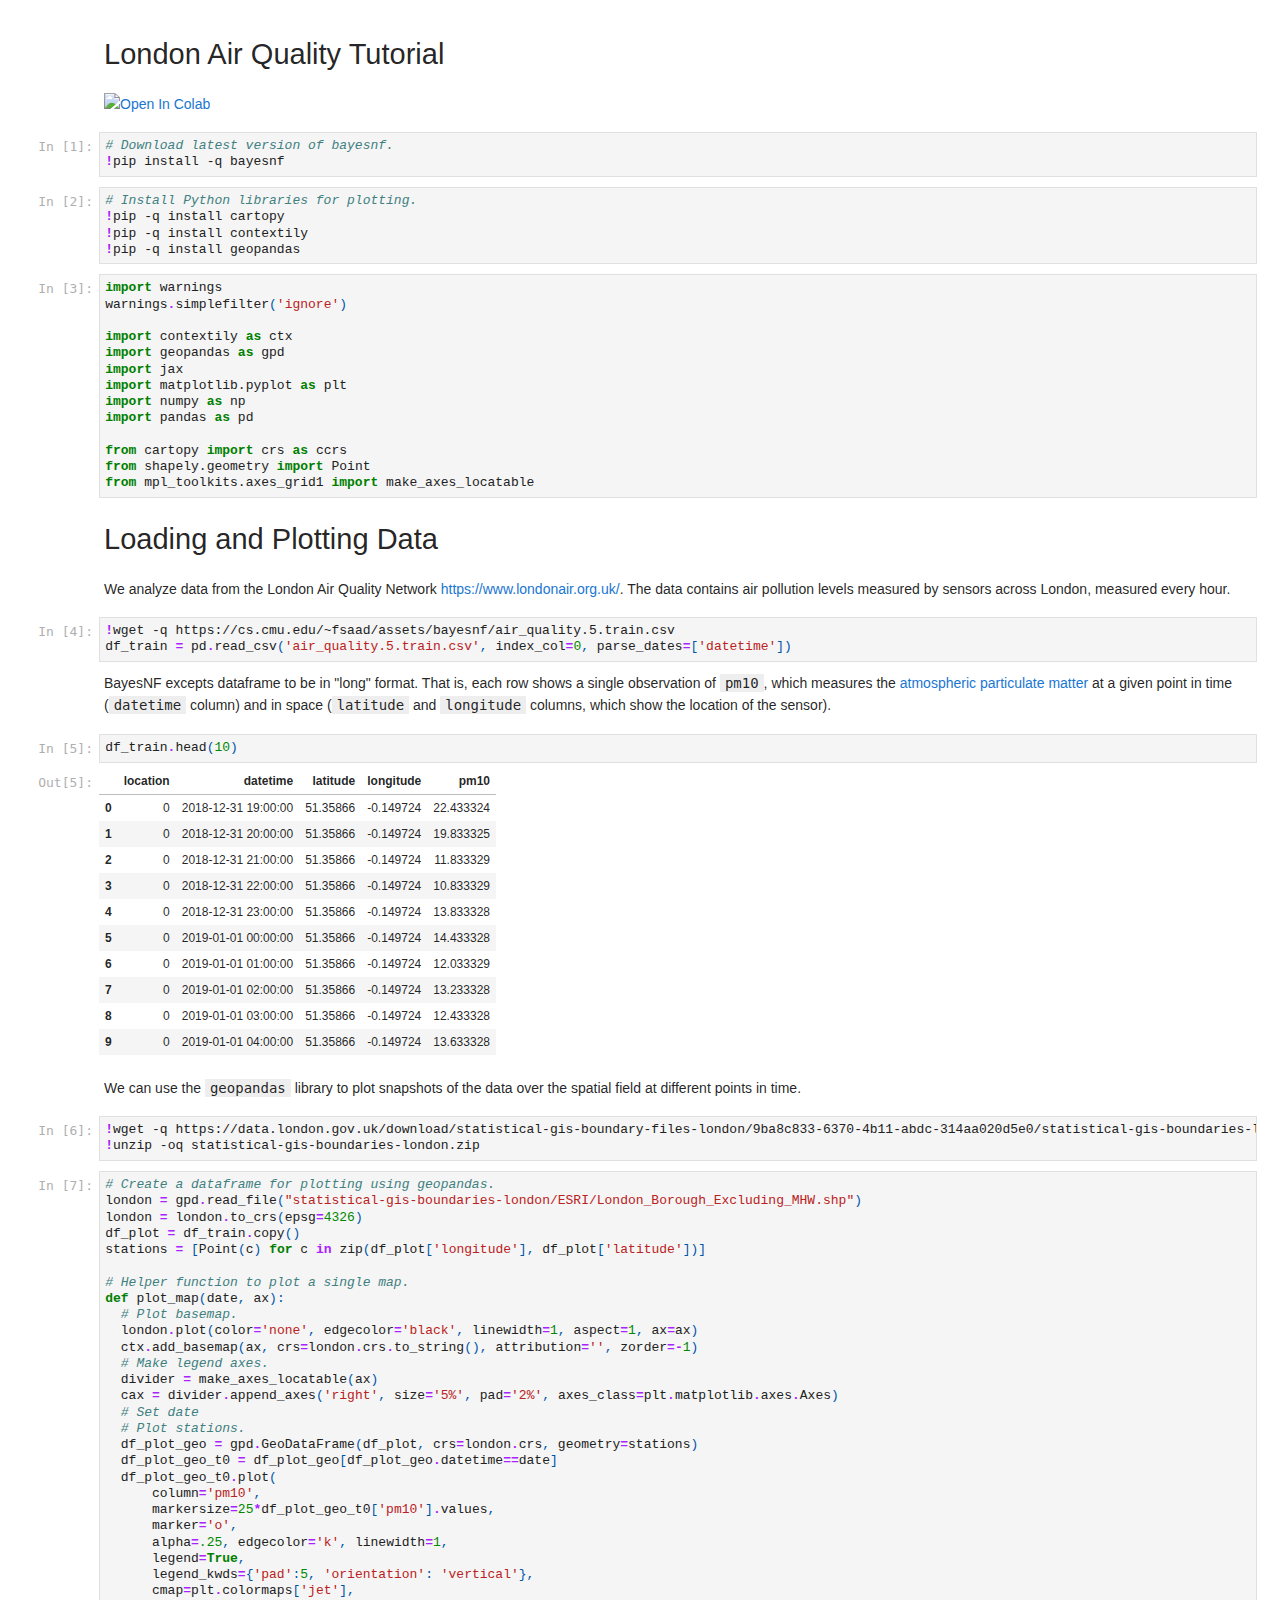
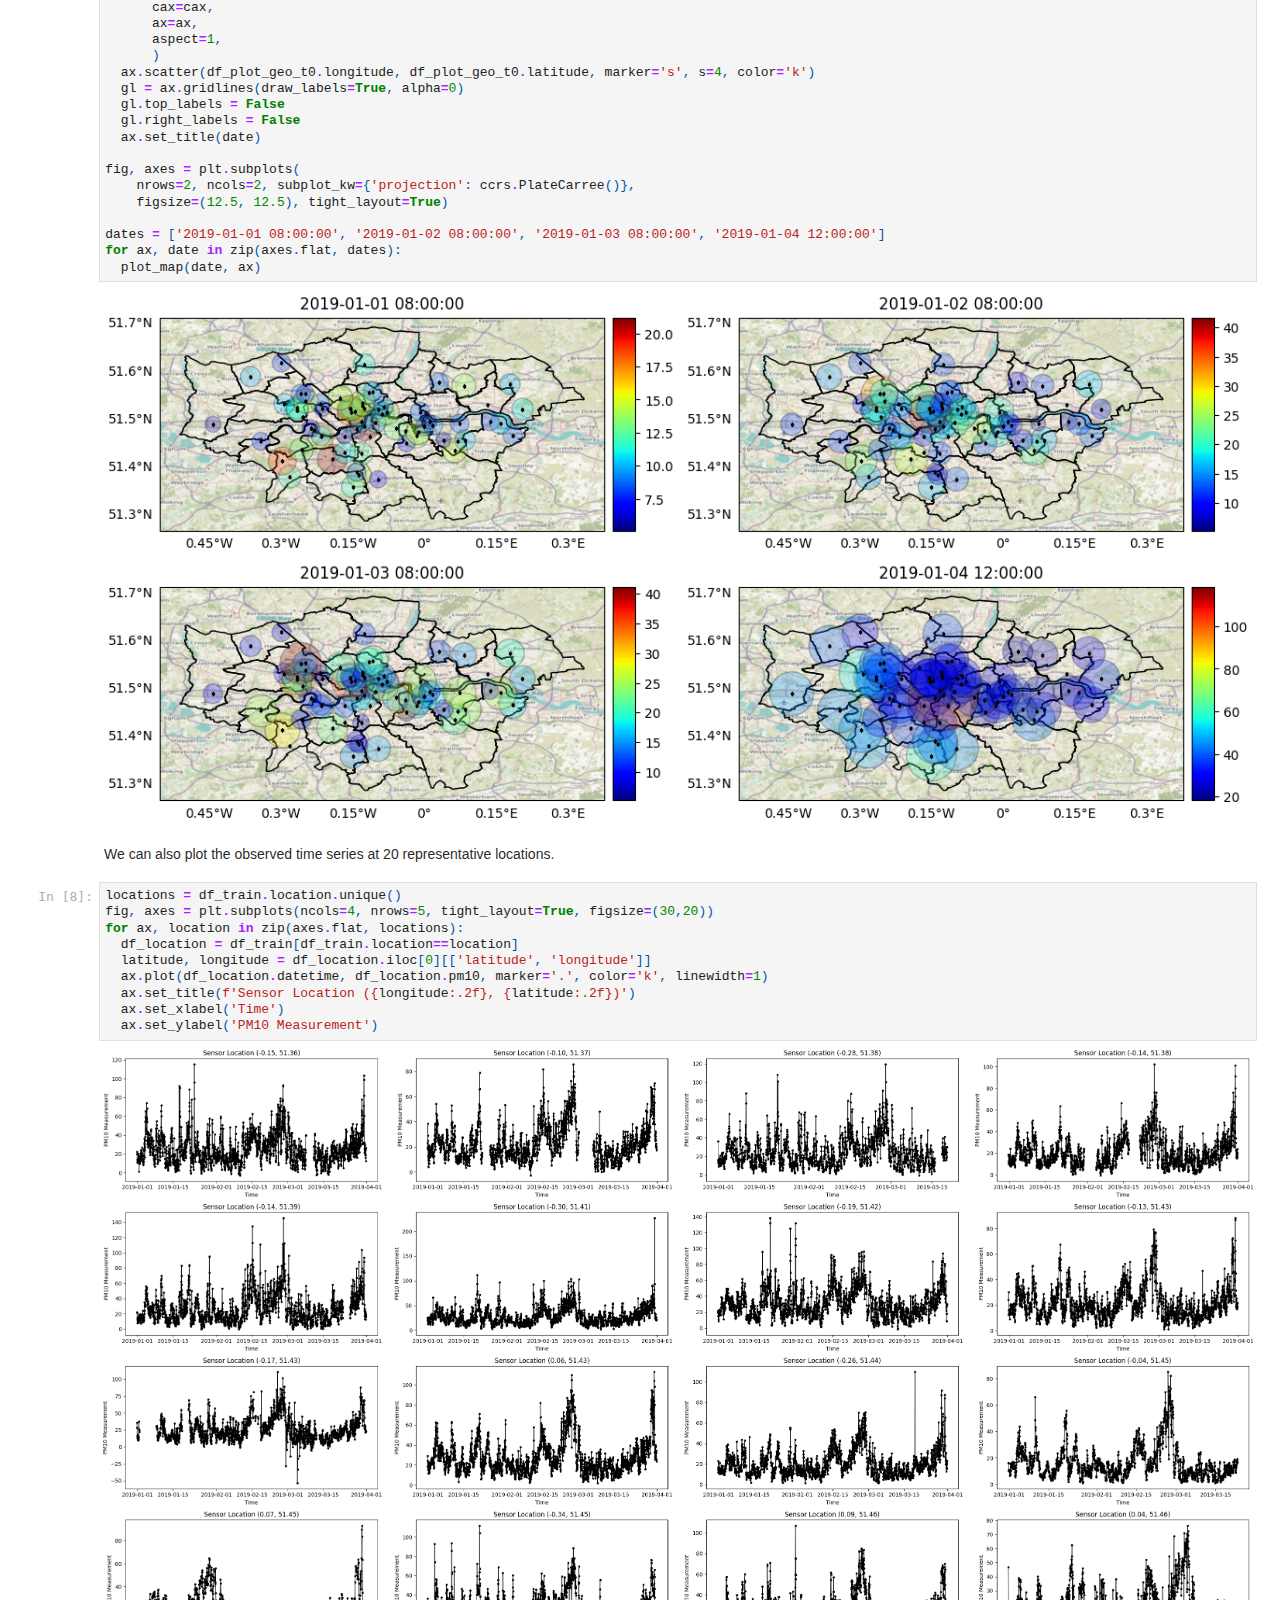
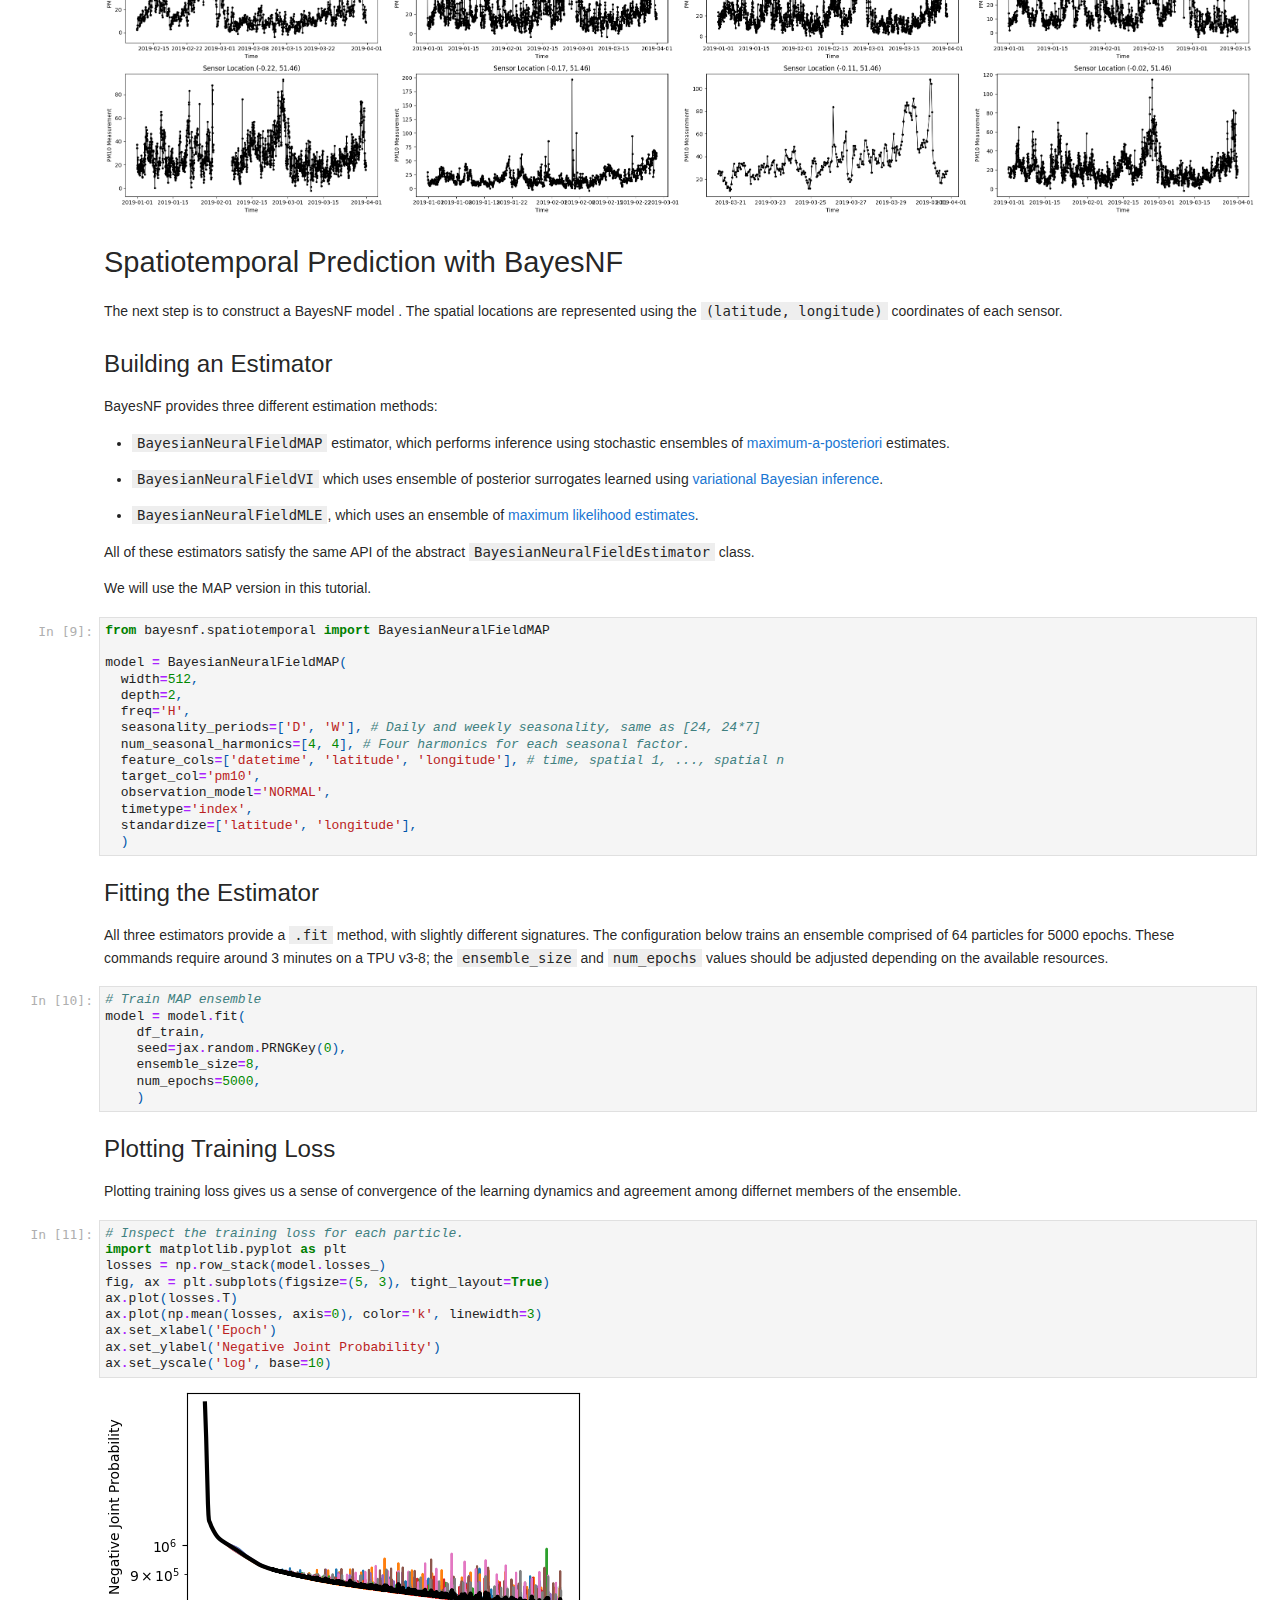
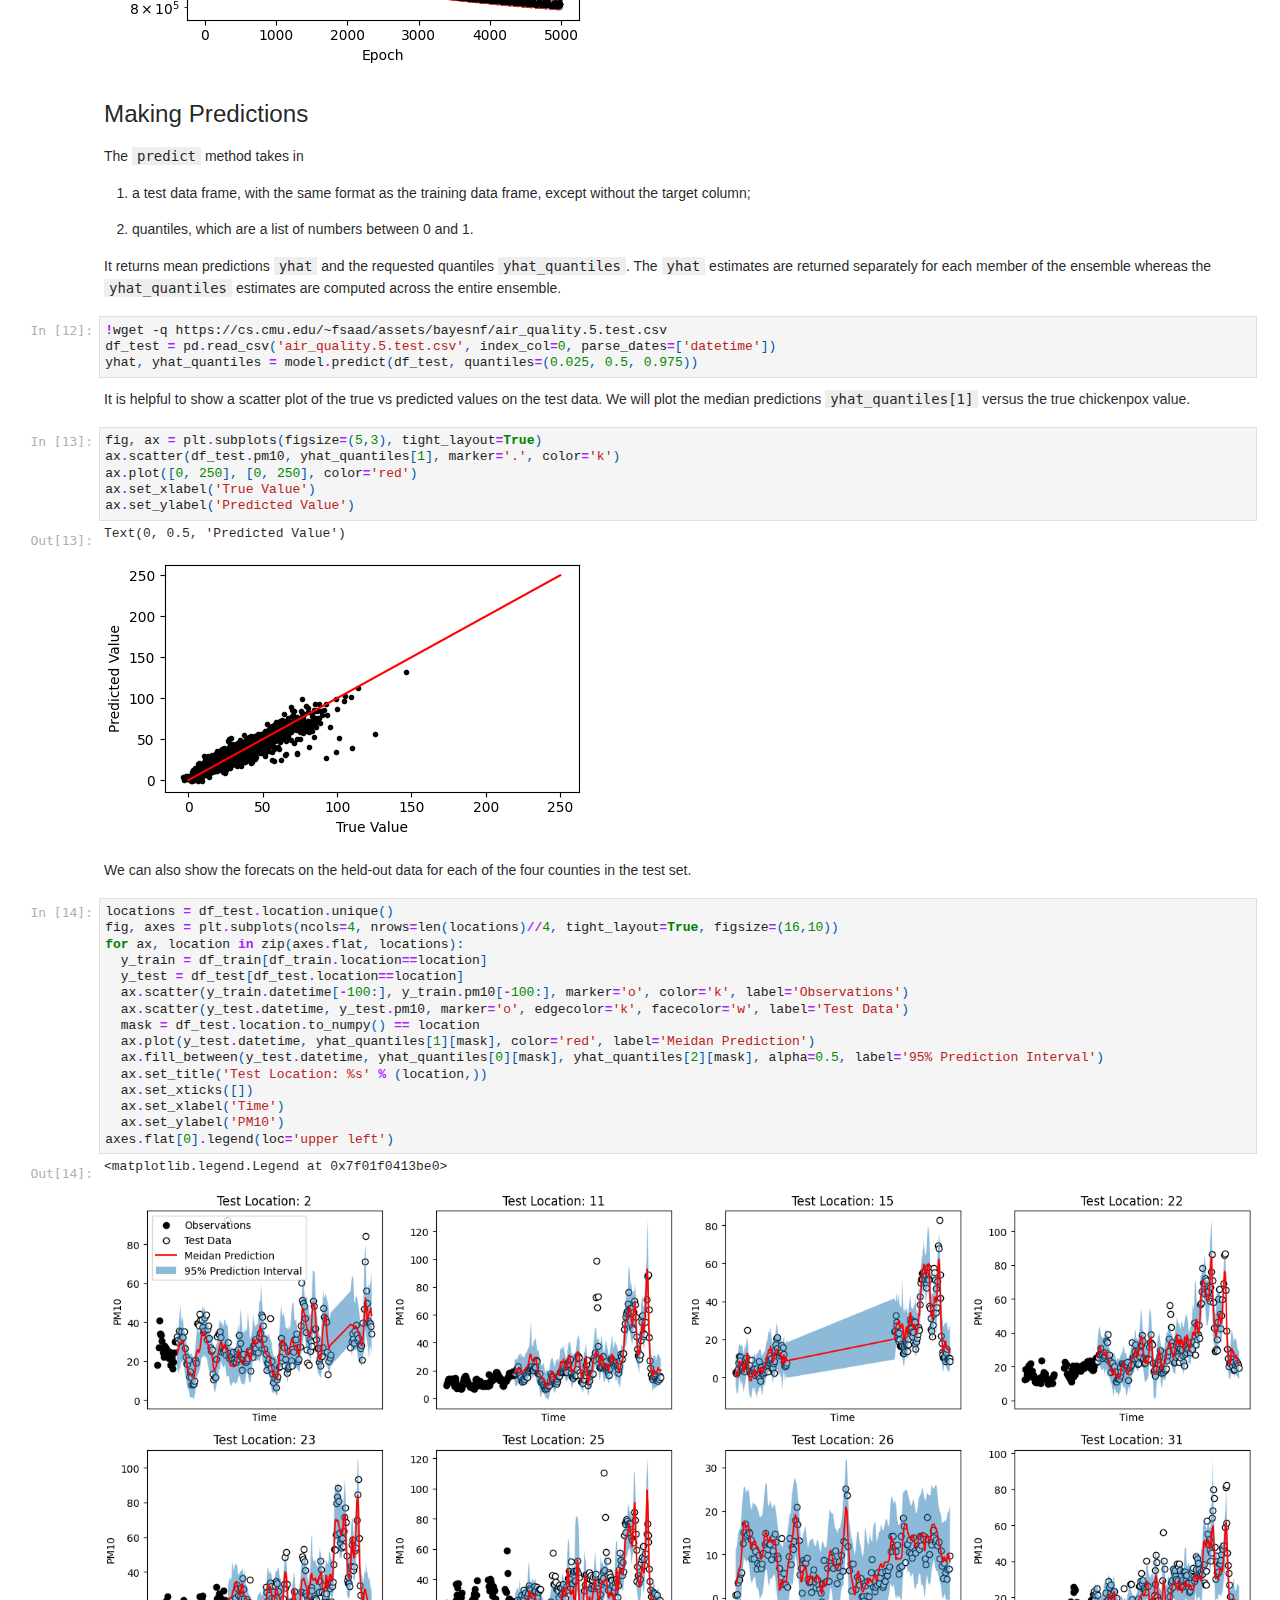
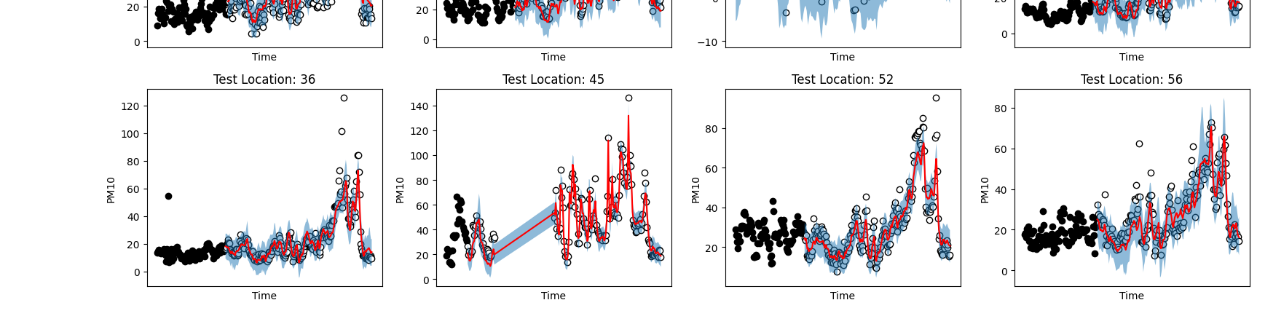
